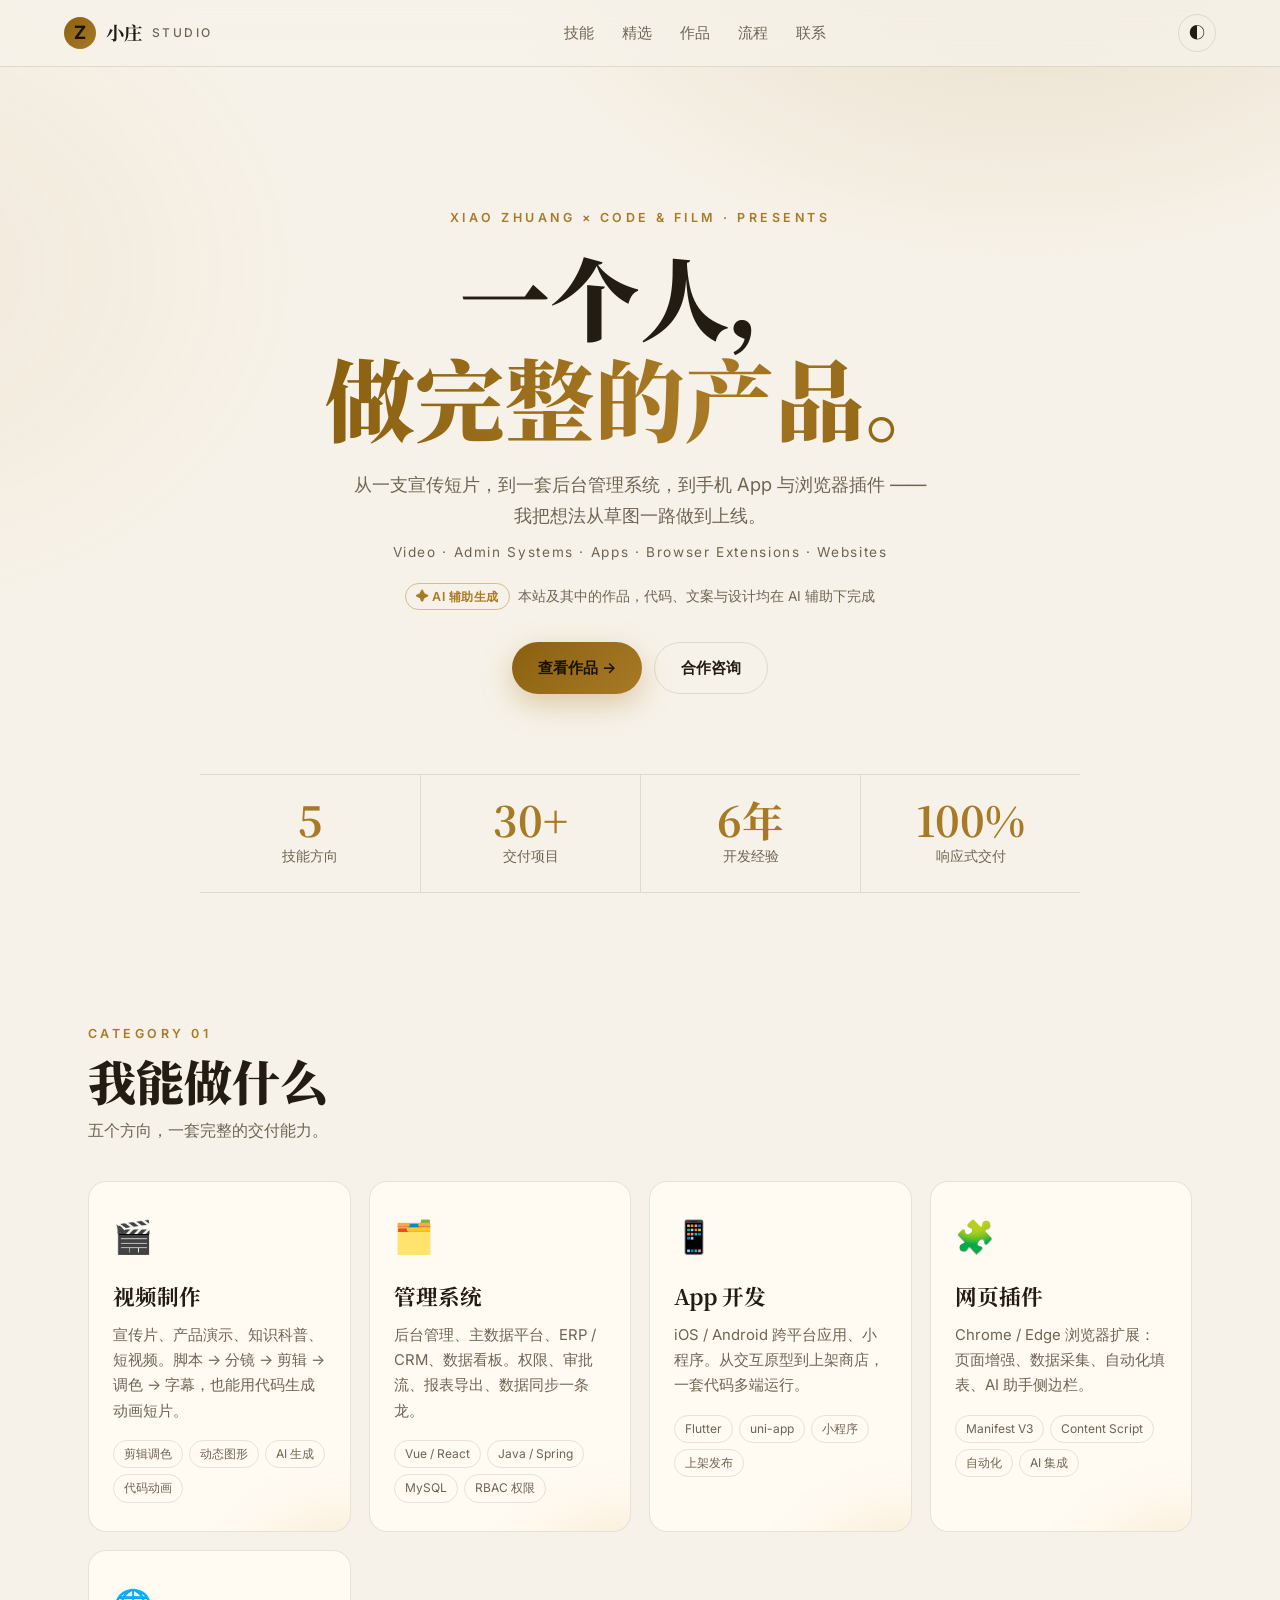
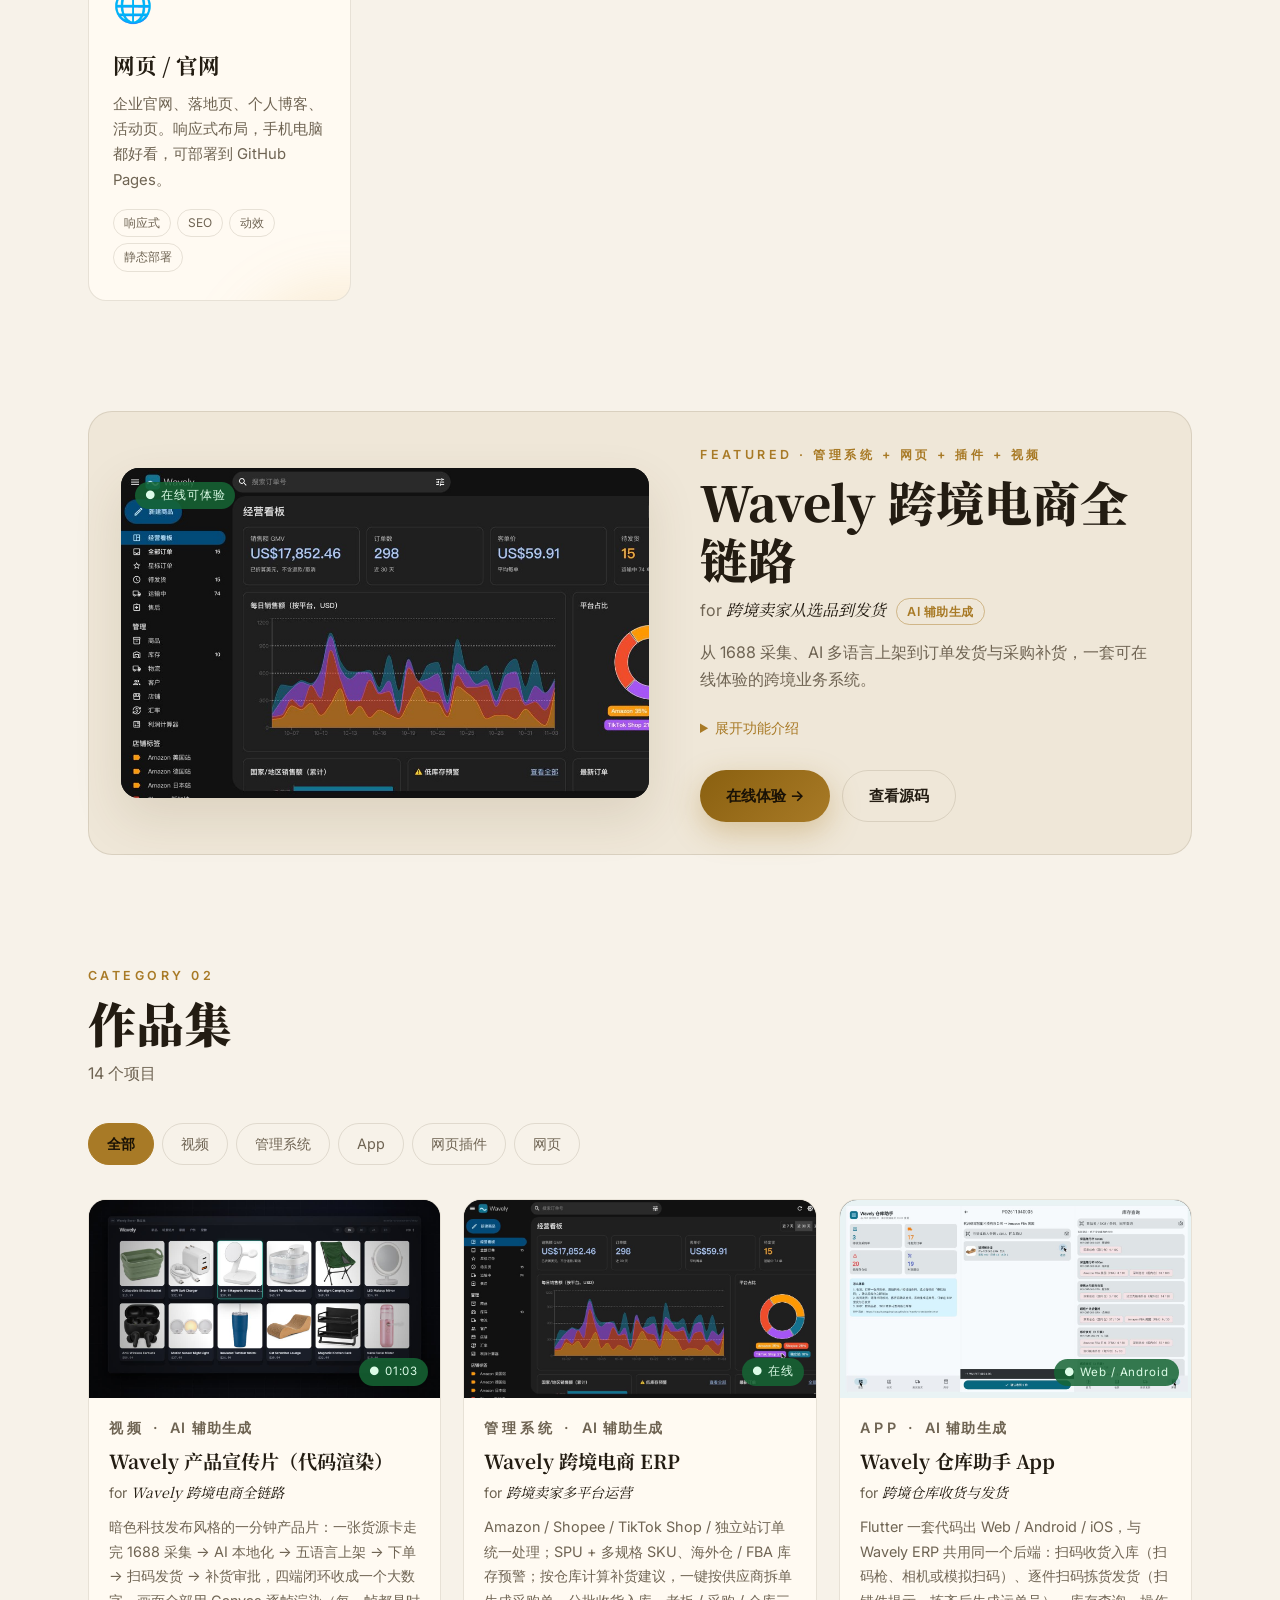
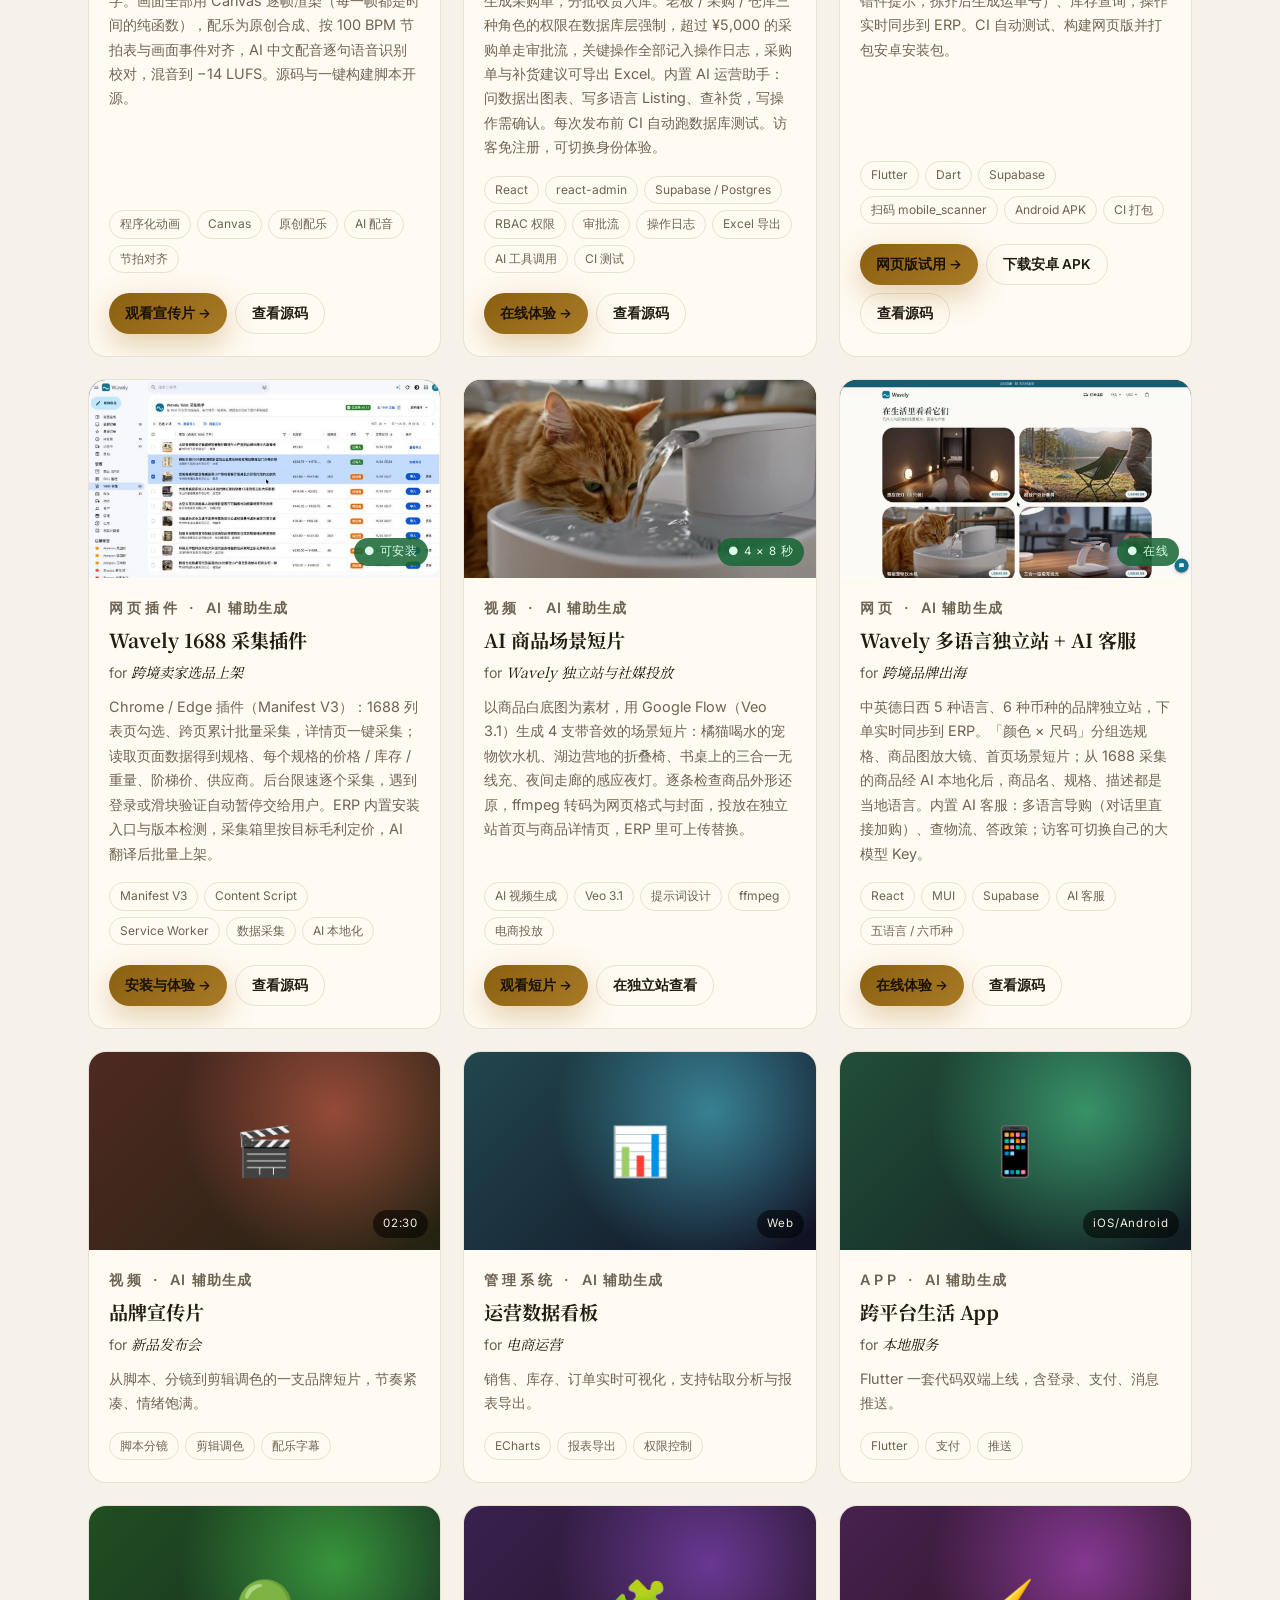
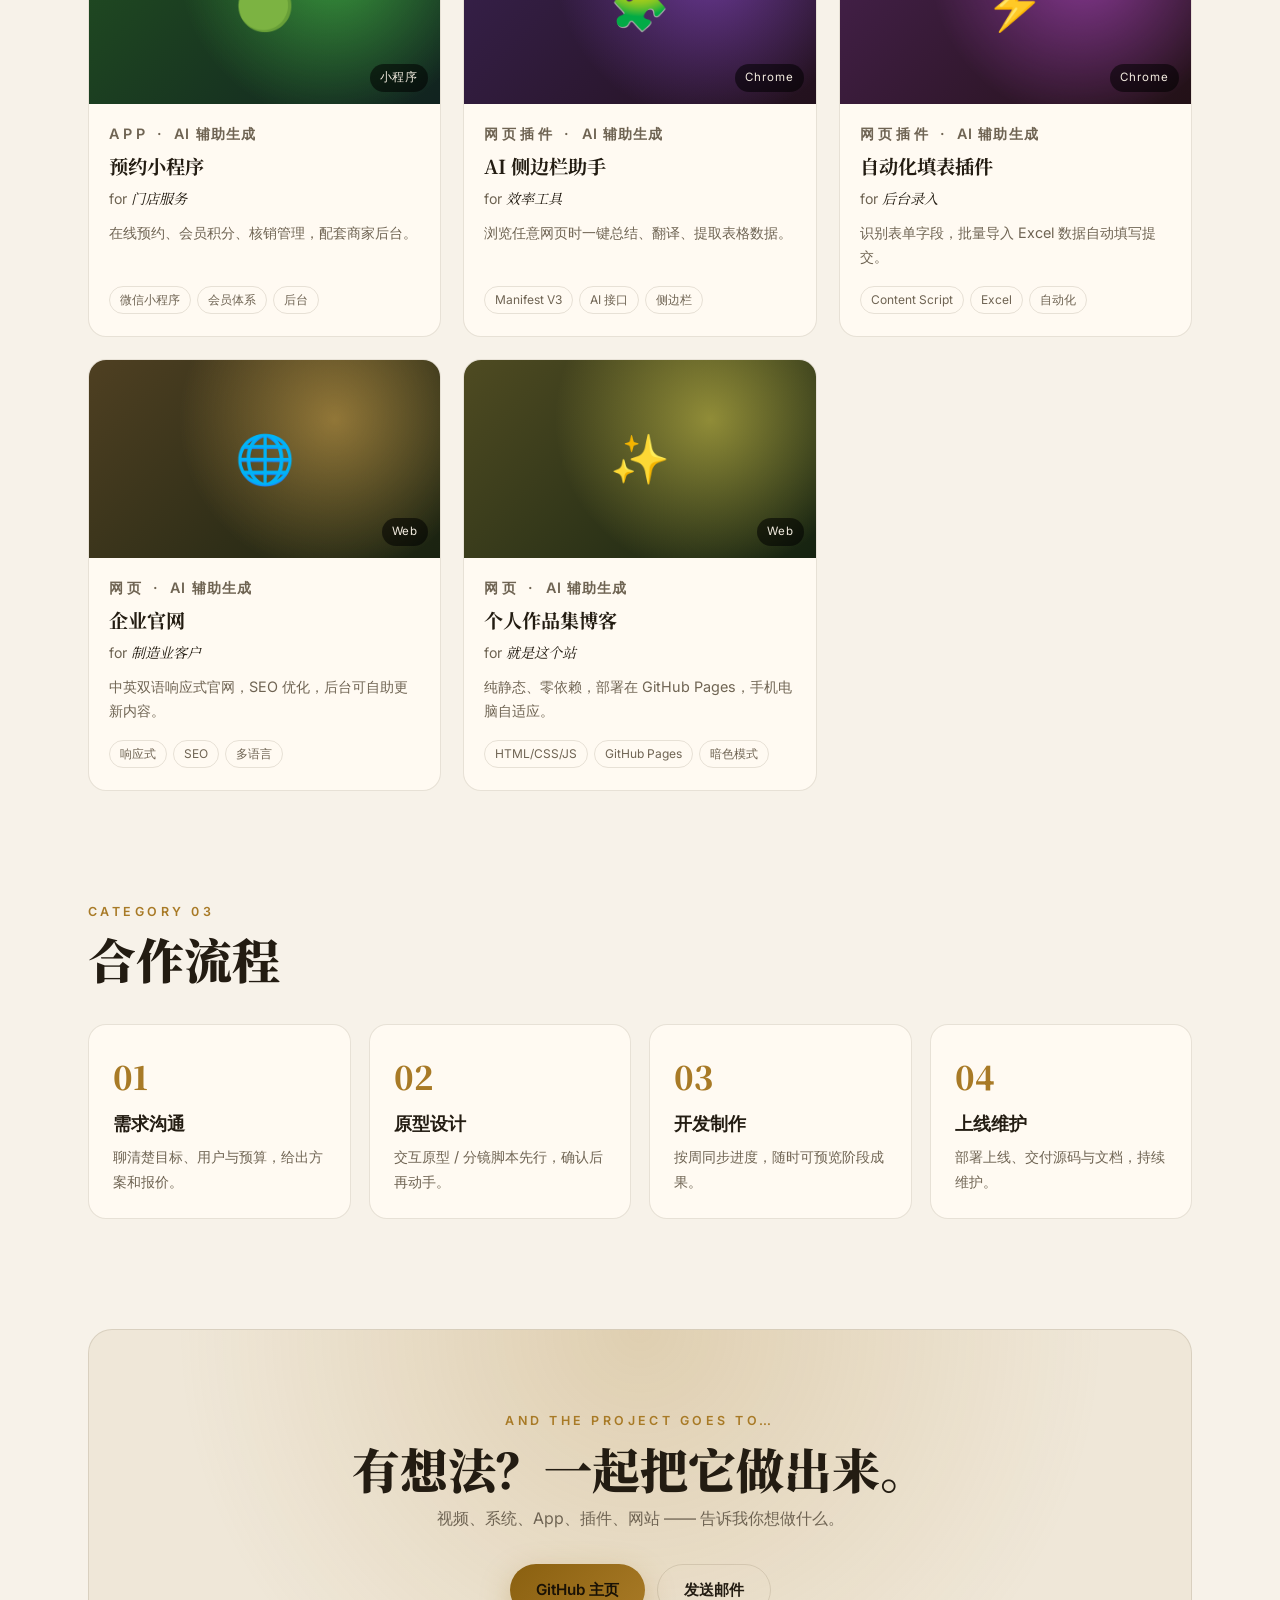
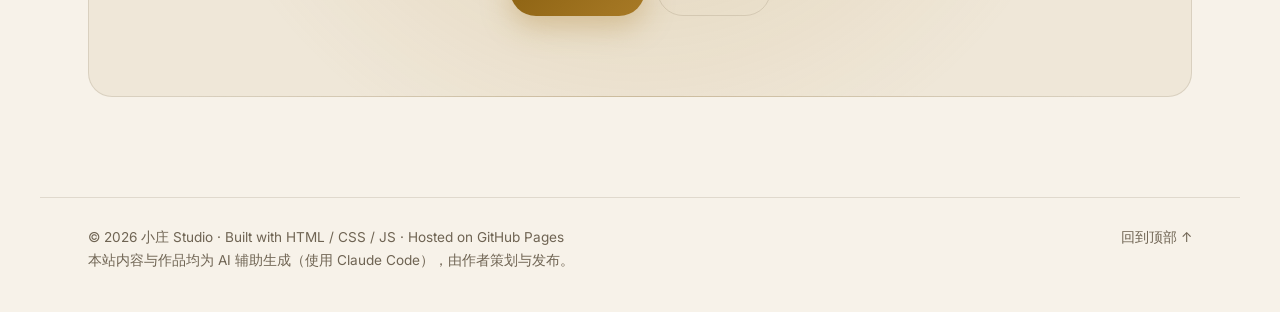
==== index.html @ 8f7b95c2 "fix(portfolio): collapse featured project details by default" ====
<!doctype html>
<html lang="zh-CN">
<head>
  <meta charset="utf-8" />
  <meta name="viewport" content="width=device-width, initial-scale=1" />
  <title>小庄 · 作品与技能</title>
  <meta name="description" content="视频制作 / 管理系统 / App / 浏览器插件 / 网页开发 —— 个人作品集与技能介绍" />
    <meta property="og:type" content="website" />
    <meta property="og:title" content="小庄 Studio · 作品与技能" />
    <meta property="og:description" content="视频 / 管理系统 / App / 网页插件 / 网页。在线作品：Wavely 跨境电商全链路——ERP、多语言独立站、仓库 App、1688 采集插件、AI 场景短片。AI 辅助生成。" />
    <meta property="og:url" content="https://xiaozhuangping-cpu.github.io/" />
    <meta property="og:image" content="https://xiaozhuangping-cpu.github.io/assets/works/wavely-erp-dashboard.jpg" />
    <meta property="og:locale" content="zh_CN" />
    <meta name="twitter:card" content="summary_large_image" />
    <meta name="twitter:title" content="小庄 Studio · 作品与技能" />
    <meta name="twitter:description" content="视频 / 管理系统 / App / 网页插件 / 网页。在线作品：Wavely 跨境电商全链路——ERP、多语言独立站、仓库 App、1688 采集插件、AI 场景短片。AI 辅助生成。" />
    <meta name="twitter:image" content="https://xiaozhuangping-cpu.github.io/assets/works/wavely-erp-dashboard.jpg" />
  <link rel="preconnect" href="https://fonts.googleapis.com" />
  <link rel="preconnect" href="https://fonts.gstatic.com" crossorigin />
  <link href="https://fonts.googleapis.com/css2?family=Noto+Serif+SC:wght@500;700;900&family=Inter:wght@400;500;600;700&display=swap" rel="stylesheet" />
  <link rel="stylesheet" href="style.css" />
  <script>
    try { const t = localStorage.getItem('theme'); if (t) document.documentElement.dataset.theme = t; } catch (e) {}
  </script>
</head>
<body>
  <header class="nav" id="top">
    <a class="brand" href="#top"><span class="brand-mark">Z</span>小庄<span class="brand-sub">Studio</span></a>
    <nav class="nav-links" id="navLinks">
      <a href="#skills">技能</a>
      <a href="#featured">精选</a>
      <a href="#works">作品</a>
      <a href="#process">流程</a>
      <a href="#contact">联系</a>
    </nav>
    <div class="nav-actions">
      <button class="icon-btn" id="themeBtn" aria-label="切换主题">◐</button>
      <button class="icon-btn menu-btn" id="menuBtn" aria-label="菜单" aria-expanded="false">☰</button>
    </div>
  </header>

  <main>
    <!-- Hero -->
    <section class="hero">
      <p class="eyebrow reveal">Xiao Zhuang × Code &amp; Film · presents</p>
      <h1 class="hero-title reveal">一个人，<br /><em>做完整的产品。</em></h1>
      <p class="hero-sub reveal">从一支宣传短片，到一套后台管理系统，到手机 App 与浏览器插件 ——<br class="hide-sm" />我把想法从草图一路做到上线。</p>
      <p class="hero-en reveal">Video · Admin Systems · Apps · Browser Extensions · Websites</p>
      <p class="ai-note reveal"><span>✦ AI 辅助生成</span>本站及其中的作品，代码、文案与设计均在 AI 辅助下完成</p>
      <div class="hero-cta reveal">
        <a class="btn btn-primary" href="#works">查看作品 →</a>
        <a class="btn btn-ghost" href="#contact">合作咨询</a>
      </div>

      <ul class="stats reveal">
        <li><strong data-count="5">0</strong><span>技能方向</span></li>
        <li><strong data-count="30" data-suffix="+">0</strong><span>交付项目</span></li>
        <li><strong data-count="6" data-suffix="年">0</strong><span>开发经验</span></li>
        <li><strong data-count="100" data-suffix="%">0</strong><span>响应式交付</span></li>
      </ul>
    </section>

    <!-- Skills -->
    <section class="section" id="skills">
      <div class="section-head reveal">
        <p class="eyebrow">Category 01</p>
        <h2>我能做什么</h2>
        <p class="section-desc">五个方向，一套完整的交付能力。</p>
      </div>

      <div class="skill-grid">
        <article class="skill-card reveal" data-hue="10">
          <div class="skill-icon">🎬</div>
          <h3>视频制作</h3>
          <p>宣传片、产品演示、知识科普、短视频。脚本 → 分镜 → 剪辑 → 调色 → 字幕，也能用代码生成动画短片。</p>
          <ul class="tags"><li>剪辑调色</li><li>动态图形</li><li>AI 生成</li><li>代码动画</li></ul>
        </article>
        <article class="skill-card reveal" data-hue="210">
          <div class="skill-icon">🗂️</div>
          <h3>管理系统</h3>
          <p>后台管理、主数据平台、ERP / CRM、数据看板。权限、审批流、报表导出、数据同步一条龙。</p>
          <ul class="tags"><li>Vue / React</li><li>Java / Spring</li><li>MySQL</li><li>RBAC 权限</li></ul>
        </article>
        <article class="skill-card reveal" data-hue="150">
          <div class="skill-icon">📱</div>
          <h3>App 开发</h3>
          <p>iOS / Android 跨平台应用、小程序。从交互原型到上架商店，一套代码多端运行。</p>
          <ul class="tags"><li>Flutter</li><li>uni-app</li><li>小程序</li><li>上架发布</li></ul>
        </article>
        <article class="skill-card reveal" data-hue="270">
          <div class="skill-icon">🧩</div>
          <h3>网页插件</h3>
          <p>Chrome / Edge 浏览器扩展：页面增强、数据采集、自动化填表、AI 助手侧边栏。</p>
          <ul class="tags"><li>Manifest V3</li><li>Content Script</li><li>自动化</li><li>AI 集成</li></ul>
        </article>
        <article class="skill-card reveal" data-hue="40">
          <div class="skill-icon">🌐</div>
          <h3>网页 / 官网</h3>
          <p>企业官网、落地页、个人博客、活动页。响应式布局，手机电脑都好看，可部署到 GitHub Pages。</p>
          <ul class="tags"><li>响应式</li><li>SEO</li><li>动效</li><li>静态部署</li></ul>
        </article>
      </div>
    </section>

    <!-- Featured -->
    <section class="section" id="featured">
      <div class="featured reveal">
        <a class="featured-media shot" href="https://xiaozhuangping-cpu.github.io/wavely-crossborder/" target="_blank" rel="noopener">
          <span class="badge live">● 在线可体验</span>
          <img src="assets/works/wavely-erp-dashboard.jpg" alt="Wavely 跨境 ERP 经营看板截图" loading="lazy" width="1200" height="631" />
        </a>
        <div class="featured-text">
          <p class="eyebrow">Featured · 管理系统 + 网页 + 插件 + 视频</p>
          <h2>Wavely 跨境电商全链路</h2>
          <p class="credit">for <em>跨境卖家从选品到发货</em> <span class="ai-chip">AI 辅助生成</span></p>
          <p>从 1688 采集、AI 多语言上架到订单发货与采购补货，一套可在线体验的跨境业务系统。</p>
          <details class="featured-details">
            <summary><span class="when-closed">展开功能介绍</span><span class="when-open">收起功能介绍</span></summary>
          <ul class="bullets">
            <li>1688 采集插件：列表页批量勾选、规格 / 阶梯价 / 重量一次采齐，遇验证自动暂停</li>
            <li>ERP：多平台订单、SPU / SKU、按仓库补货、采购单分批收货入库</li>
            <li>老板 / 采购 / 仓库三种角色，权限在数据库层强制；大额采购审批流、操作日志、Excel 导出</li>
            <li>AI：运营助手调用工具查数据、写 Listing；商品名、规格、描述一键本地化；访客可换自己的模型</li>
            <li>Flutter 仓库助手 App：扫码收货入库、拣货发货，网页版 + 安卓安装包</li>
            <li>Veo 3.1 生成的商品场景短片，投放在独立站首页与商品页</li>
            <li>Supabase 真后端（RLS、数据库函数、定时任务）+ 发布前自动跑数据库测试</li>
          </ul>
          </details>
          <div class="hero-cta featured-cta">
            <a class="btn btn-primary" href="https://xiaozhuangping-cpu.github.io/wavely-crossborder/" target="_blank" rel="noopener">在线体验 →</a>
            <a class="btn btn-ghost" href="https://github.com/xiaozhuangping-cpu/wavely-crossborder" target="_blank" rel="noopener">查看源码</a>
          </div>
        </div>
      </div>
    </section>

    <!-- Works -->
    <section class="section" id="works">
      <div class="section-head reveal">
        <p class="eyebrow">Category 02</p>
        <h2>作品集</h2>
        <p class="section-desc"><span id="workCount">0</span> 个项目</p>
      </div>

      <div class="filters reveal" role="tablist">
        <button class="chip active" data-filter="all">全部</button>
        <button class="chip" data-filter="video">视频</button>
        <button class="chip" data-filter="admin">管理系统</button>
        <button class="chip" data-filter="app">App</button>
        <button class="chip" data-filter="ext">网页插件</button>
        <button class="chip" data-filter="web">网页</button>
      </div>

      <div class="work-grid" id="workGrid"></div>
    </section>

    <!-- Process -->
    <section class="section" id="process">
      <div class="section-head reveal">
        <p class="eyebrow">Category 03</p>
        <h2>合作流程</h2>
      </div>
      <ol class="steps">
        <li class="reveal"><span>01</span><h4>需求沟通</h4><p>聊清楚目标、用户与预算，给出方案和报价。</p></li>
        <li class="reveal"><span>02</span><h4>原型设计</h4><p>交互原型 / 分镜脚本先行，确认后再动手。</p></li>
        <li class="reveal"><span>03</span><h4>开发制作</h4><p>按周同步进度，随时可预览阶段成果。</p></li>
        <li class="reveal"><span>04</span><h4>上线维护</h4><p>部署上线、交付源码与文档，持续维护。</p></li>
      </ol>
    </section>

    <!-- Contact -->
    <section class="section" id="contact">
      <div class="contact reveal">
        <p class="eyebrow">And the project goes to…</p>
        <h2>有想法？一起把它做出来。</h2>
        <p>视频、系统、App、插件、网站 —— 告诉我你想做什么。</p>
        <div class="hero-cta">
          <a class="btn btn-primary" href="https://github.com/xiaozhuangping-cpu" target="_blank" rel="noopener">GitHub 主页</a>
          <a class="btn btn-ghost" href="mailto:xiaozhuangping-cpu@users.noreply.github.com">发送邮件</a>
        </div>
      </div>
    </section>
  </main>

  <footer class="footer">
    <p>© <span id="year"></span> 小庄 Studio · Built with HTML / CSS / JS · Hosted on GitHub Pages<br />本站内容与作品均为 AI 辅助生成（使用 Claude Code），由作者策划与发布。</p>
    <a href="#top">回到顶部 ↑</a>
  </footer>

  <!-- Modal -->
  <div class="modal" id="modal" hidden>
    <div class="modal-card" role="dialog" aria-modal="true" aria-labelledby="modalTitle">
      <button class="modal-close" id="modalClose" aria-label="关闭">关闭 ✕</button>
      <div class="modal-media" id="modalMedia"></div>
      <p class="eyebrow" id="modalCat"></p>
      <h3 id="modalTitle"></h3>
      <p id="modalDesc"></p>
      <ul class="tags" id="modalTags"></ul>
      <div class="card-links" id="modalLinks"></div>
    </div>
  </div>

  <script src="main.js"></script>
</body>
</html>
---- style.css ----
:root {
  --bg: #0d0b09;
  --bg-2: #16130f;
  --card: #1c1814;
  --line: rgba(255, 236, 200, 0.12);
  --text: #f3ece0;
  --muted: #a89d8c;
  --gold: #d9b26a;
  --gold-2: #f0d595;
  --shadow: 0 20px 60px rgba(0, 0, 0, 0.45);
  --radius: 18px;
  --serif: "Noto Serif SC", "Songti SC", serif;
  --sans: "Inter", -apple-system, "PingFang SC", "Microsoft YaHei", sans-serif;
}
:root[data-theme="light"] {
  --bg: #f7f2e9;
  --bg-2: #efe7d8;
  --card: #fffaf2;
  --line: rgba(60, 40, 10, 0.12);
  --text: #231c12;
  --muted: #6f6453;
  --gold: #a87a26;
  --gold-2: #8a6010;
  --shadow: 0 20px 50px rgba(80, 60, 20, 0.12);
}
@media (prefers-color-scheme: light) {
  :root:not([data-theme="dark"]) {
    --bg: #f7f2e9; --bg-2: #efe7d8; --card: #fffaf2;
    --line: rgba(60, 40, 10, 0.12); --text: #231c12; --muted: #6f6453;
    --gold: #a87a26; --gold-2: #8a6010; --shadow: 0 20px 50px rgba(80, 60, 20, 0.12);
  }
}

* { box-sizing: border-box; margin: 0; padding: 0; }
html { scroll-behavior: smooth; }
body {
  background: var(--bg);
  color: var(--text);
  font-family: var(--sans);
  line-height: 1.7;
  overflow-x: hidden;
  -webkit-font-smoothing: antialiased;
}
body::before {
  content: "";
  position: fixed; inset: 0; z-index: -1; pointer-events: none;
  background:
    radial-gradient(60vw 40vw at 80% -10%, color-mix(in srgb, var(--gold) 18%, transparent), transparent 70%),
    radial-gradient(50vw 40vw at -10% 30%, color-mix(in srgb, var(--gold) 8%, transparent), transparent 70%);
}
a { color: inherit; text-decoration: none; }
button { font: inherit; color: inherit; cursor: pointer; border: 0; background: none; }
img { max-width: 100%; display: block; }

/* Nav */
.nav {
  position: sticky; top: 0; z-index: 50;
  display: flex; align-items: center; justify-content: space-between; gap: 16px;
  padding: 14px clamp(16px, 5vw, 64px);
  background: color-mix(in srgb, var(--bg) 78%, transparent);
  backdrop-filter: blur(14px);
  border-bottom: 1px solid var(--line);
}
.brand { display: flex; align-items: center; gap: 10px; font-family: var(--serif); font-weight: 700; font-size: 1.15rem; }
.brand-mark {
  display: grid; place-items: center; width: 32px; height: 32px; border-radius: 50%;
  background: linear-gradient(135deg, var(--gold-2), var(--gold)); color: #1a1206; font-family: var(--sans);
}
.brand-sub { font-family: var(--sans); font-weight: 500; font-size: .75rem; letter-spacing: .2em; text-transform: uppercase; color: var(--muted); }
.nav-links { display: flex; gap: 28px; font-size: .95rem; color: var(--muted); }
.nav-links a:hover { color: var(--gold); }
.nav-actions { display: flex; gap: 8px; }
.icon-btn {
  width: 38px; height: 38px; border-radius: 50%; border: 1px solid var(--line);
  display: grid; place-items: center; font-size: 1rem; transition: border-color .2s, color .2s;
}
.icon-btn:hover { border-color: var(--gold); color: var(--gold); }
.menu-btn { display: none; }

/* Layout */
main { max-width: 1200px; margin: 0 auto; padding: 0 clamp(16px, 5vw, 48px); }
.section { padding: clamp(56px, 9vw, 110px) 0 0; }
.eyebrow { font-size: .78rem; letter-spacing: .28em; text-transform: uppercase; color: var(--gold); font-weight: 600; }
.section-head { margin-bottom: 36px; }
.section-head h2, .featured h2, .contact h2 {
  font-family: var(--serif); font-weight: 900; font-size: clamp(1.9rem, 4.5vw, 3rem); line-height: 1.2; margin: 8px 0;
}
.section-desc { color: var(--muted); }

/* Hero */
.hero { padding: clamp(60px, 12vw, 140px) 0 20px; text-align: center; }
.hero-title {
  font-family: var(--serif); font-weight: 900; font-size: clamp(2.5rem, 8vw, 5.6rem); line-height: 1.12; margin: 18px 0 22px;
}
.hero-title em {
  font-style: normal;
  background: linear-gradient(100deg, var(--gold-2), var(--gold) 60%, var(--gold-2));
  -webkit-background-clip: text; background-clip: text; color: transparent;
}
.hero-sub { color: var(--muted); font-size: clamp(1rem, 2vw, 1.15rem); max-width: 680px; margin: 0 auto; }
.hero-en { margin-top: 10px; font-size: .85rem; letter-spacing: .12em; color: var(--muted); opacity: .75; }
.hero-cta { display: flex; flex-wrap: wrap; justify-content: center; gap: 12px; margin-top: 32px; }
.btn {
  display: inline-flex; align-items: center; justify-content: center;
  padding: 12px 26px; border-radius: 999px; font-weight: 600; font-size: .95rem; transition: transform .2s, box-shadow .2s, border-color .2s;
}
.btn:hover { transform: translateY(-2px); }
.btn-primary { background: linear-gradient(135deg, var(--gold-2), var(--gold)); color: #1a1206; box-shadow: 0 10px 30px color-mix(in srgb, var(--gold) 35%, transparent); }
.btn-ghost { border: 1px solid var(--line); }
.btn-ghost:hover { border-color: var(--gold); }

.stats {
  list-style: none; display: grid; grid-template-columns: repeat(4, 1fr);
  margin: clamp(48px, 8vw, 80px) auto 0; max-width: 880px;
  border-top: 1px solid var(--line); border-bottom: 1px solid var(--line);
}
.stats li { padding: 22px 8px; }
.stats li + li { border-left: 1px solid var(--line); }
.stats strong { display: block; font-family: var(--serif); font-size: clamp(1.8rem, 4vw, 2.6rem); color: var(--gold); line-height: 1.1; }
.stats span { font-size: .85rem; color: var(--muted); }

/* Skill cards */
.skill-grid { display: grid; grid-template-columns: repeat(auto-fill, minmax(260px, 1fr)); gap: 18px; }
.skill-card {
  --h: 40;
  position: relative; overflow: hidden;
  padding: 28px 24px; border-radius: var(--radius);
  background: var(--card); border: 1px solid var(--line);
  transition: transform .3s, border-color .3s, box-shadow .3s;
}
.skill-card::after {
  content: ""; position: absolute; inset: auto -40% -60% auto; width: 220px; height: 220px; border-radius: 50%;
  background: hsl(var(--h) 70% 55% / .18); filter: blur(30px); transition: transform .4s;
}
.skill-card:hover { transform: translateY(-6px); border-color: color-mix(in srgb, var(--gold) 50%, transparent); box-shadow: var(--shadow); }
.skill-card:hover::after { transform: scale(1.4); }
.skill-icon { font-size: 2rem; margin-bottom: 14px; }
.skill-card h3 { font-family: var(--serif); font-size: 1.35rem; margin-bottom: 8px; }
.skill-card p { color: var(--muted); font-size: .93rem; }
.tags { list-style: none; display: flex; flex-wrap: wrap; gap: 6px; margin-top: 16px; }
.tags li { font-size: .75rem; padding: 3px 10px; border-radius: 999px; border: 1px solid var(--line); color: var(--muted); }

/* Featured */
.featured {
  display: grid; grid-template-columns: 1.15fr 1fr; gap: clamp(24px, 4vw, 56px); align-items: center;
  padding: clamp(20px, 3vw, 32px); border-radius: calc(var(--radius) + 6px);
  background: var(--bg-2); border: 1px solid var(--line);
}
.featured-media {
  --h: 210; position: relative; aspect-ratio: 16 / 10; border-radius: var(--radius); overflow: hidden;
  background: linear-gradient(135deg, hsl(var(--h) 45% 22%), hsl(calc(var(--h) + 40) 40% 12%));
  display: grid; place-items: center; padding: 8%;
}
.badge {
  position: absolute; top: 14px; left: 14px; z-index: 2;
  font-size: .72rem; padding: 4px 10px; border-radius: 999px; background: rgba(0,0,0,.55); color: #f3ece0; letter-spacing: .08em;
}
.mock-window { width: 100%; height: 100%; border-radius: 10px; background: rgba(255,255,255,.07); border: 1px solid rgba(255,255,255,.12); overflow: hidden; display: flex; flex-direction: column; }
.mock-bar { display: flex; gap: 6px; padding: 8px 10px; background: rgba(255,255,255,.06); }
.mock-bar i { width: 9px; height: 9px; border-radius: 50%; background: rgba(255,255,255,.3); }
.mock-body { flex: 1; display: flex; }
.mock-side { width: 22%; background: rgba(255,255,255,.04); border-right: 1px solid rgba(255,255,255,.08); }
.mock-main { flex: 1; padding: 6%; display: flex; flex-direction: column; gap: 8%; }
.mock-row { display: grid; grid-template-columns: repeat(3, 1fr); gap: 8%; height: 22%; }
.mock-row b { border-radius: 6px; background: rgba(255,255,255,.1); }
.mock-chart { flex: 1; display: flex; align-items: flex-end; gap: 6%; }
.mock-chart span { flex: 1; height: var(--h); border-radius: 4px 4px 0 0; background: linear-gradient(to top, #d9b26a, #f0d595); opacity: .85; animation: grow 1.6s ease both; }
@keyframes grow { from { height: 0; } }
.credit { color: var(--muted); margin-bottom: 14px; }
.credit em { font-family: var(--serif); color: var(--text); }
.featured-text > p:not(.eyebrow):not(.credit) { color: var(--muted); }
.featured-details { margin-top: 16px; }
.featured-details summary { width: fit-content; padding: 6px 0; color: var(--gold); cursor: pointer; font-size: .9rem; }
.featured-details summary:focus-visible { outline: 2px solid var(--gold); outline-offset: 4px; border-radius: 4px; }
.featured-details .when-open, .featured-details[open] .when-closed { display: none; }
.featured-details[open] .when-open { display: inline; }
.bullets { list-style: none; margin-top: 18px; display: grid; gap: 8px; }
.bullets li::before { content: "✦"; color: var(--gold); margin-right: 10px; }

/* AI disclosure */
.ai-note { margin: 18px auto 0; font-size: .85rem; color: var(--muted); display: flex; flex-wrap: wrap; justify-content: center; align-items: center; gap: 8px; }
.ai-note span, .ai-chip { display: inline-block; padding: 2px 10px; border-radius: 999px; border: 1px solid color-mix(in srgb, var(--gold) 45%, transparent); color: var(--gold); font-size: .78rem; font-weight: 600; letter-spacing: .04em; font-style: normal; }
.ai-chip { margin-left: 6px; vertical-align: middle; }
.ai-tag { color: var(--muted); letter-spacing: .08em; }

/* Real screenshots */
.featured-media.shot { padding: 0; display: block; background: #111; box-shadow: var(--shadow); transition: transform .3s; }
.featured-media.shot:hover { transform: translateY(-4px); }
.featured-media.shot img { width: 100%; height: 100%; object-fit: cover; object-position: left top; }
.featured-cta { justify-content: flex-start; margin-top: 24px; }
.badge.live { background: rgba(22, 101, 52, .85); color: #dcfce7; }
.thumb.has-img { background: #111; overflow: hidden; }
.thumb.has-img img { width: 100%; height: 100%; object-fit: cover; object-position: left top; transition: transform .5s; }
.work-card:hover .thumb.has-img img { transform: scale(1.04); }
.btn-sm { padding: 8px 16px; font-size: .85rem; }
.card-links { display: flex; flex-wrap: wrap; gap: 8px; margin-top: 16px; }
.gallery { display: grid; gap: 10px; }
.gallery img { width: 100%; border-radius: 12px; border: 1px solid var(--line); }
.gallery video { width: 100%; aspect-ratio: 16 / 9; border-radius: 12px; background: #000; display: block; }

/* Filters & works */
.filters { display: flex; gap: 8px; overflow-x: auto; padding-bottom: 6px; margin-bottom: 28px; scrollbar-width: none; }
.filters::-webkit-scrollbar { display: none; }
.chip {
  flex: none; padding: 8px 18px; border-radius: 999px; border: 1px solid var(--line); color: var(--muted); font-size: .9rem; transition: all .2s;
}
.chip:hover { border-color: var(--gold); color: var(--text); }
.chip.active { background: var(--gold); border-color: var(--gold); color: #1a1206; font-weight: 600; }

.work-grid { display: grid; grid-template-columns: repeat(auto-fill, minmax(300px, 1fr)); gap: 22px; }
.work-card {
  border-radius: var(--radius); overflow: hidden; background: var(--card); border: 1px solid var(--line);
  cursor: pointer; transition: transform .3s, box-shadow .3s, opacity .3s; text-align: left; display: flex; flex-direction: column;
}
.work-card:hover { transform: translateY(-6px); box-shadow: var(--shadow); }
.work-card:focus-visible { outline: 2px solid var(--gold); outline-offset: 3px; }
.thumb {
  --h: 30; position: relative; aspect-ratio: 16 / 9;
  background:
    radial-gradient(circle at 70% 30%, hsl(var(--h) 70% 60% / .55), transparent 55%),
    linear-gradient(135deg, hsl(var(--h) 40% 22%), hsl(calc(var(--h) + 50) 35% 10%));
  display: grid; place-items: center; font-size: 3rem;
}
.thumb .badge { top: auto; bottom: 12px; left: auto; right: 12px; }
.work-body { padding: 18px 20px 22px; display: flex; flex-direction: column; gap: 4px; flex: 1; }
.work-body h3 { font-family: var(--serif); font-size: 1.2rem; }
.work-body .credit { margin: 0 0 6px; font-size: .88rem; }
.work-body p { color: var(--muted); font-size: .9rem; }
.work-body .tags { margin-top: auto; padding-top: 12px; }
.work-card.hide { display: none; }

/* Steps */
.steps { list-style: none; display: grid; grid-template-columns: repeat(4, 1fr); gap: 18px; counter-reset: s; }
.steps li { padding: 24px; border-radius: var(--radius); border: 1px solid var(--line); background: var(--card); }
.steps span { font-family: var(--serif); font-size: 2rem; color: var(--gold); font-weight: 900; }
.steps h4 { font-size: 1.1rem; margin: 6px 0; }
.steps p { color: var(--muted); font-size: .9rem; }

/* Contact */
.contact {
  text-align: center; padding: clamp(40px, 7vw, 80px) 20px; border-radius: calc(var(--radius) + 6px);
  background: radial-gradient(circle at 50% 0%, color-mix(in srgb, var(--gold) 22%, transparent), transparent 70%), var(--bg-2);
  border: 1px solid var(--line);
}
.contact > p:not(.eyebrow) { color: var(--muted); }

.footer {
  max-width: 1200px; margin: clamp(56px, 9vw, 100px) auto 0; padding: 28px clamp(16px, 5vw, 48px) 40px;
  border-top: 1px solid var(--line); display: flex; flex-wrap: wrap; justify-content: space-between; gap: 12px; color: var(--muted); font-size: .85rem;
}
.footer a:hover { color: var(--gold); }

/* Modal */
.modal { position: fixed; inset: 0; z-index: 100; display: grid; place-items: center; padding: 16px; background: rgba(0,0,0,.65); backdrop-filter: blur(6px); }
.modal[hidden] { display: none; }
.modal-card {
  position: relative; width: min(640px, 100%); max-height: 90vh; overflow-y: auto;
  padding: 24px; border-radius: calc(var(--radius) + 4px); background: var(--card); border: 1px solid var(--line); box-shadow: var(--shadow);
  animation: pop .3s ease;
}
@keyframes pop { from { opacity: 0; transform: translateY(16px) scale(.98); } }
.modal-close { position: absolute; top: 14px; right: 14px; z-index: 3; font-size: .8rem; padding: 6px 12px; border-radius: 999px; background: rgba(0,0,0,.55); color: #f3ece0; }
.modal-media { border-radius: var(--radius); overflow: hidden; margin-bottom: 18px; }
.modal-card h3 { font-family: var(--serif); font-size: 1.6rem; margin: 4px 0 10px; }
.modal-card p:not(.eyebrow) { color: var(--muted); }

/* Reveal */
.reveal { opacity: 0; transform: translateY(24px); transition: opacity .7s ease, transform .7s ease; }
.reveal.in { opacity: 1; transform: none; }
@media (prefers-reduced-motion: reduce) {
  .reveal { opacity: 1; transform: none; transition: none; }
  html { scroll-behavior: auto; }
}

/* Responsive */
@media (max-width: 960px) {
  .featured { grid-template-columns: 1fr; }
  .steps { grid-template-columns: repeat(2, 1fr); }
}
@media (max-width: 720px) {
  .menu-btn { display: grid; }
  .nav-links {
    position: absolute; top: 100%; left: 0; right: 0; flex-direction: column; gap: 0;
    background: var(--bg); border-bottom: 1px solid var(--line);
    max-height: 0; overflow: hidden; transition: max-height .3s ease;
  }
  .nav-links.open { max-height: 320px; }
  .nav-links a { padding: 14px 16px; border-top: 1px solid var(--line); }
  .stats { grid-template-columns: repeat(2, 1fr); }
  .stats li:nth-child(3) { border-left: 0; }
  .stats li:nth-child(n+3) { border-top: 1px solid var(--line); }
  .hide-sm { display: none; }
  .work-grid { grid-template-columns: 1fr; }
  .brand-sub { display: none; }
}
@media (max-width: 480px) {
  .steps { grid-template-columns: 1fr; }
  .hero-cta .btn { flex: 1 1 100%; }
  .footer { flex-direction: column; }
}
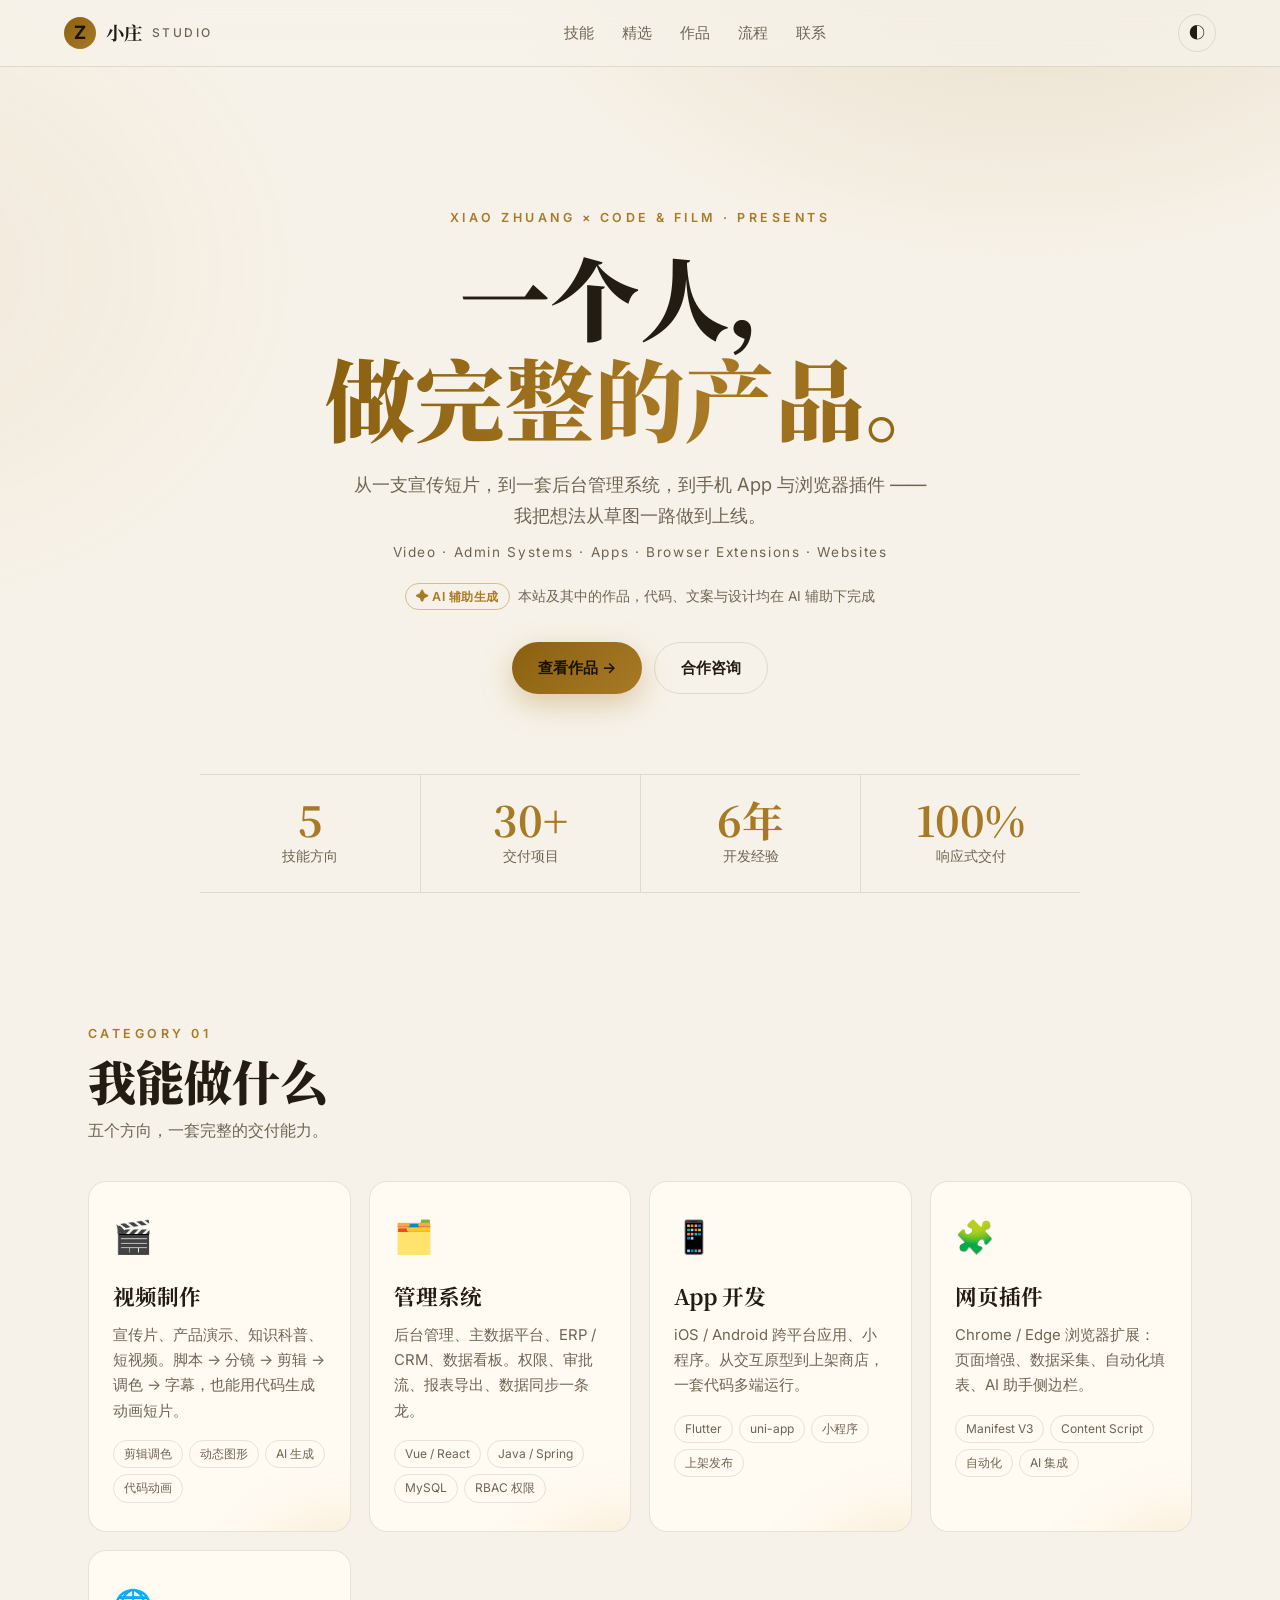
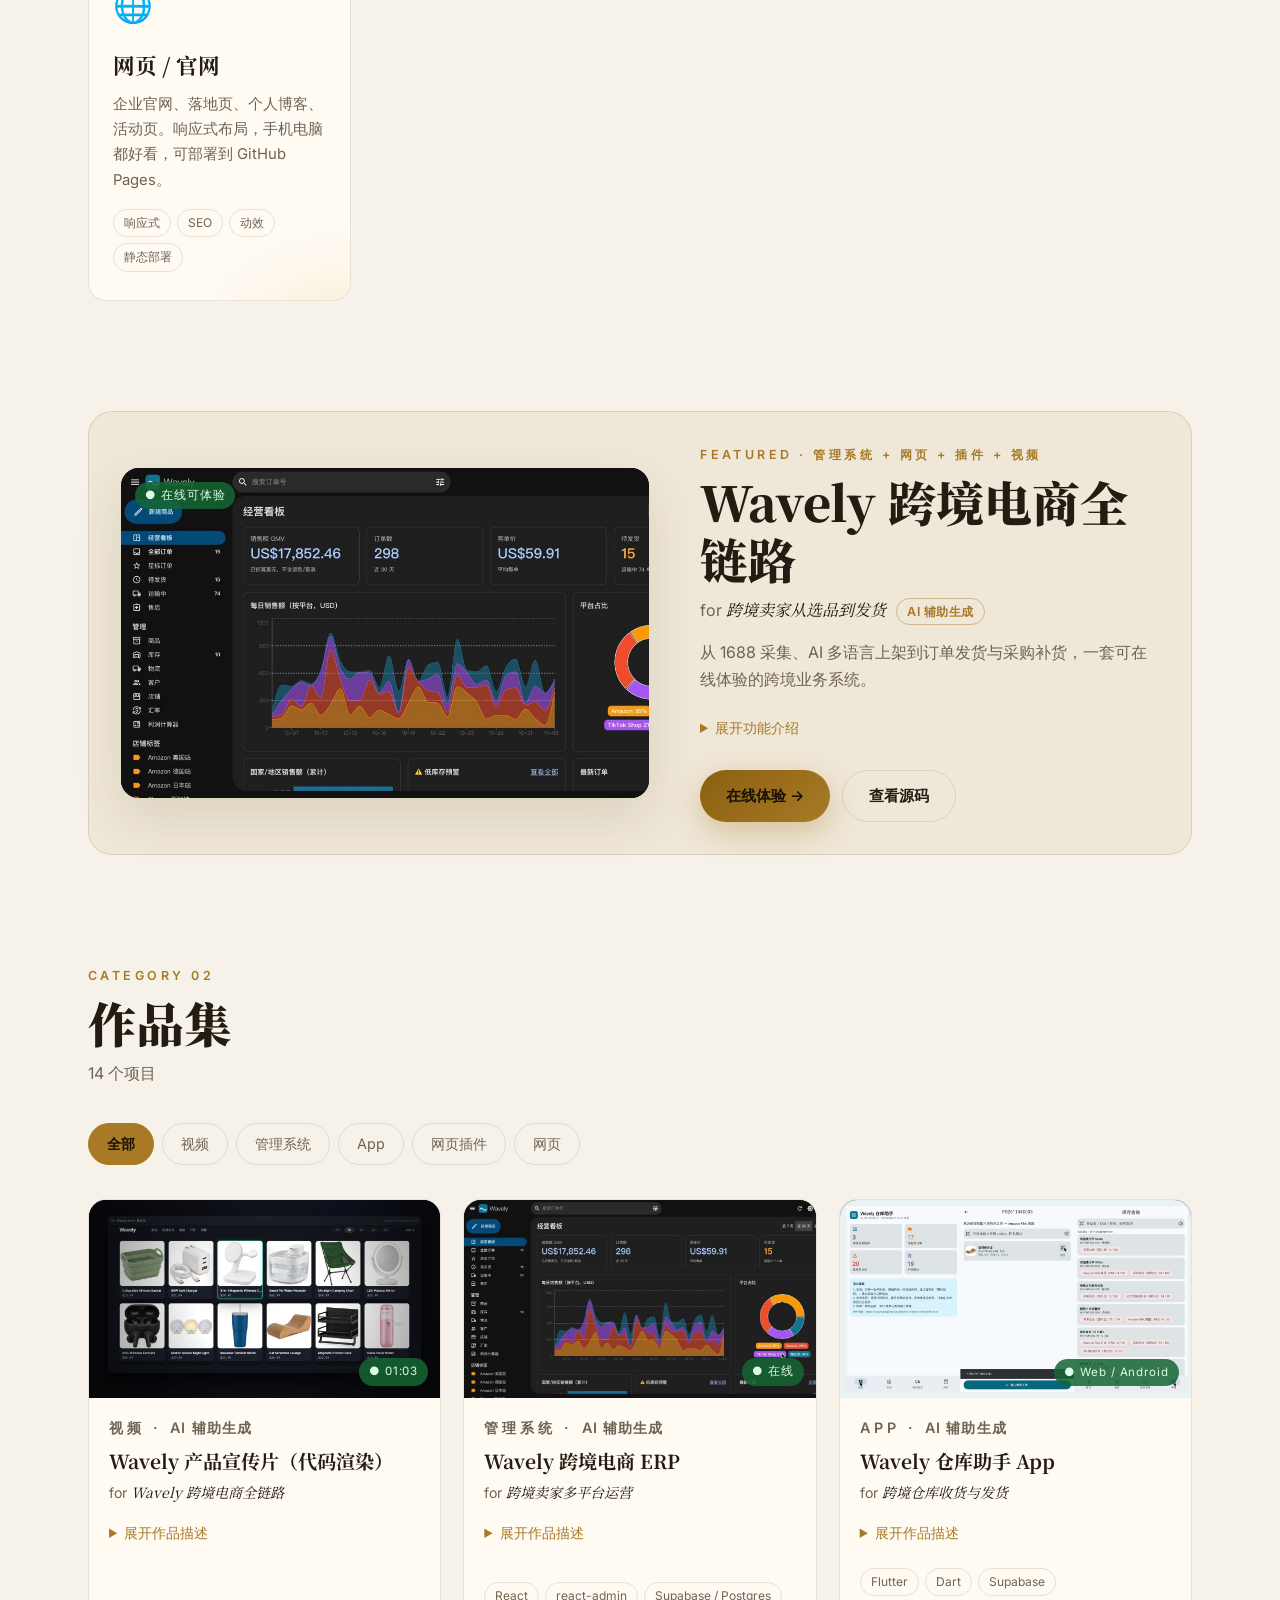
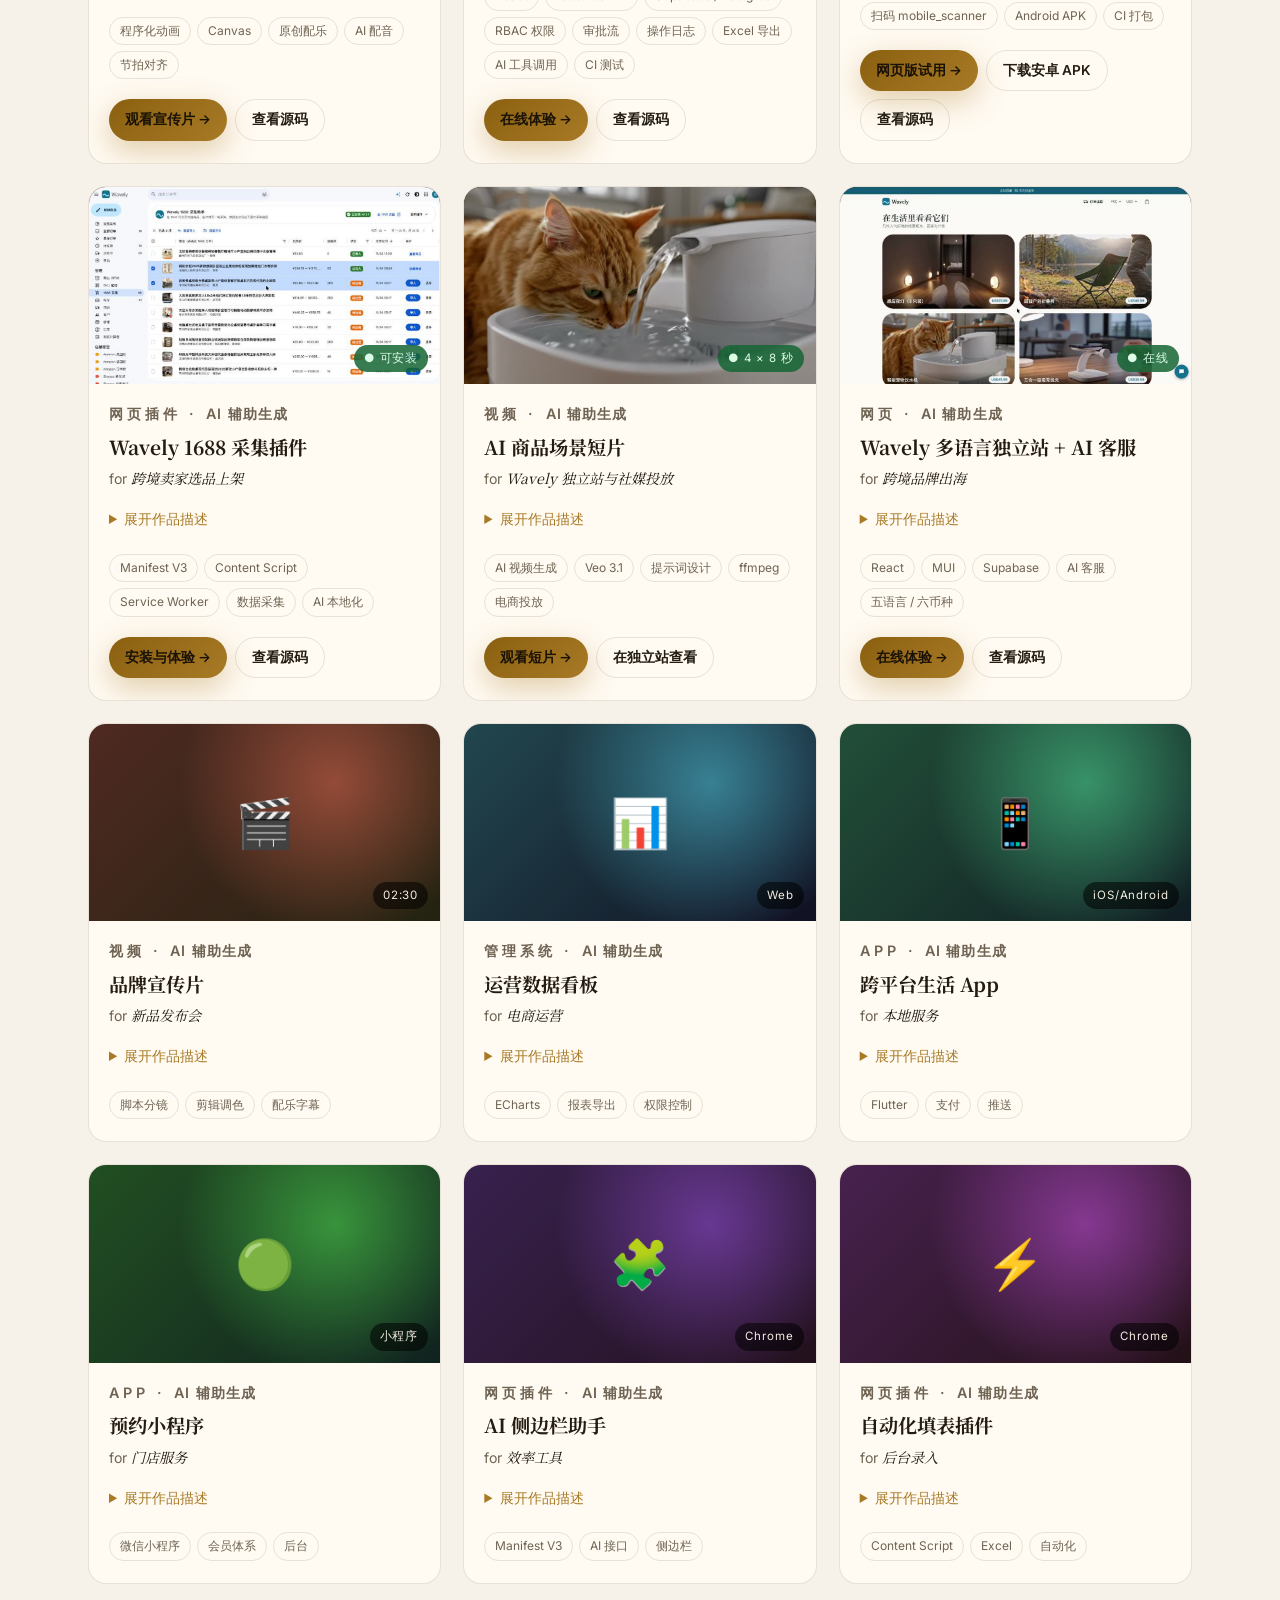
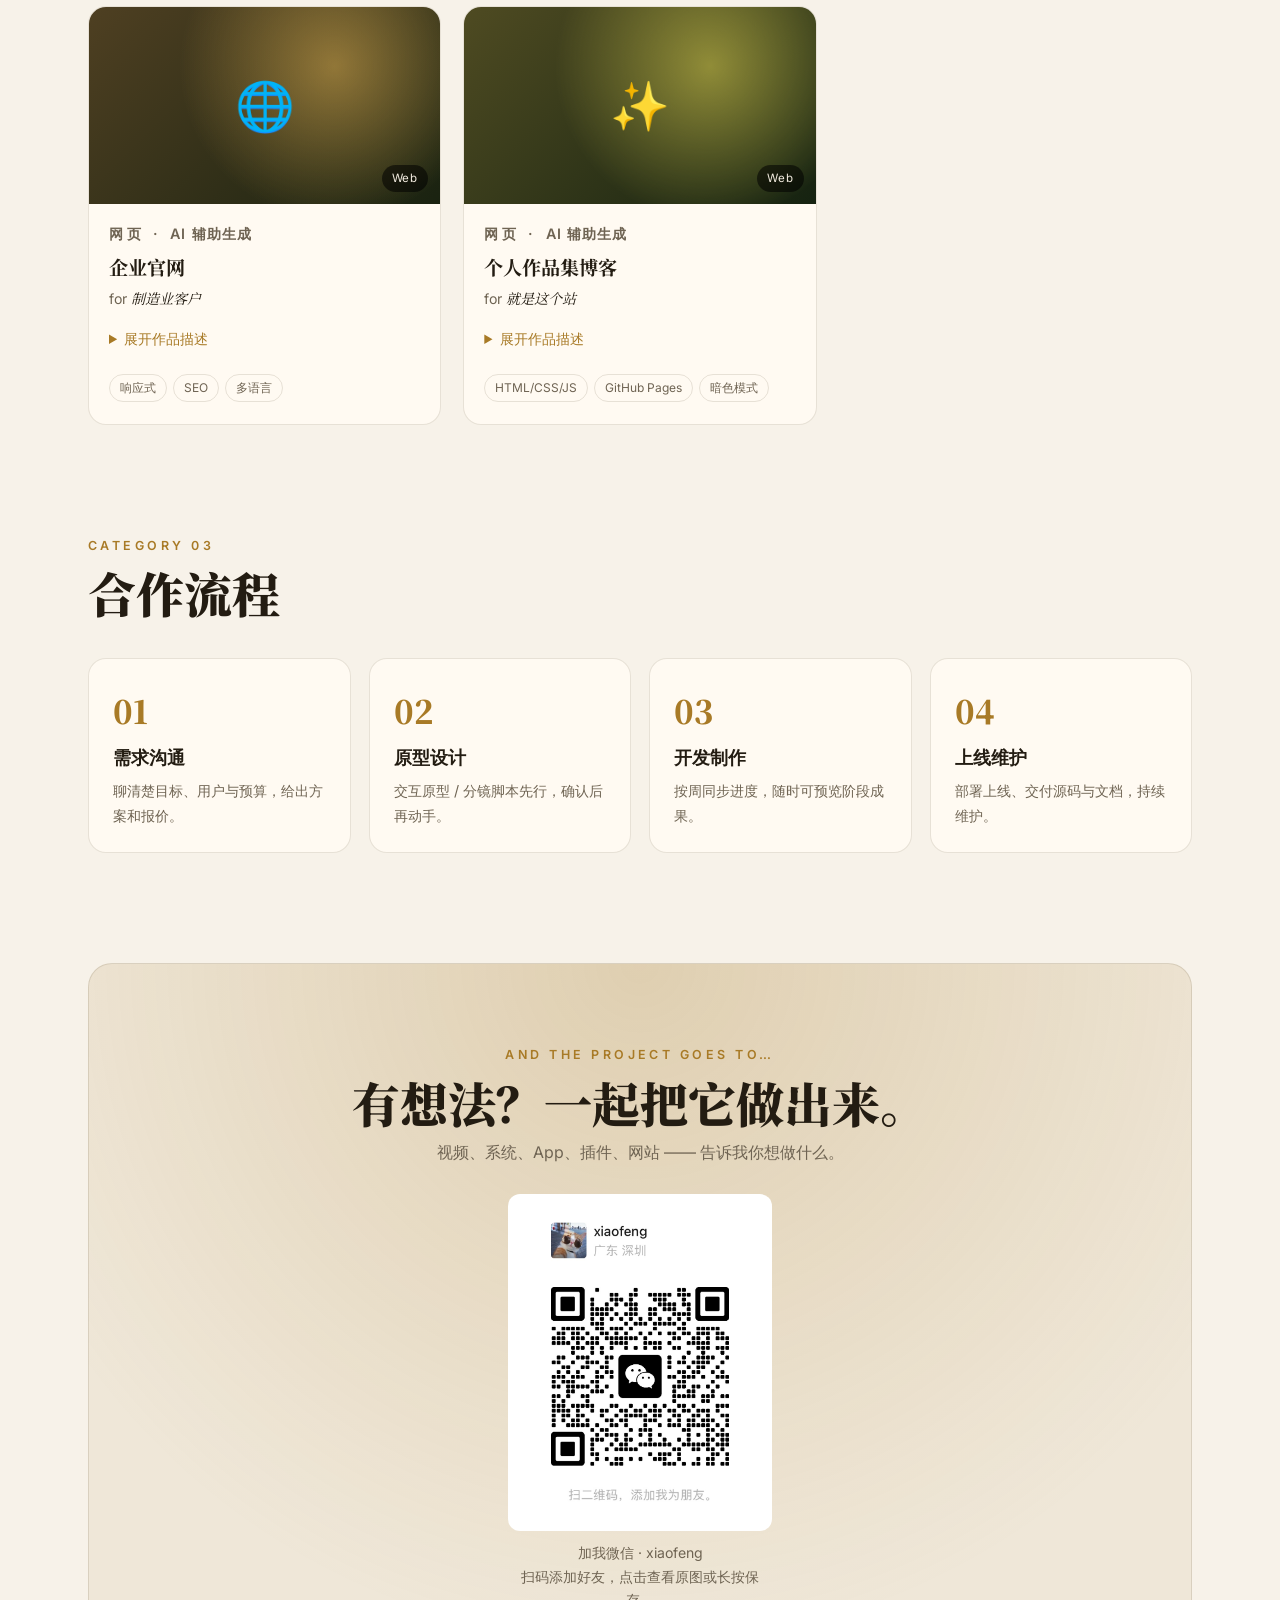
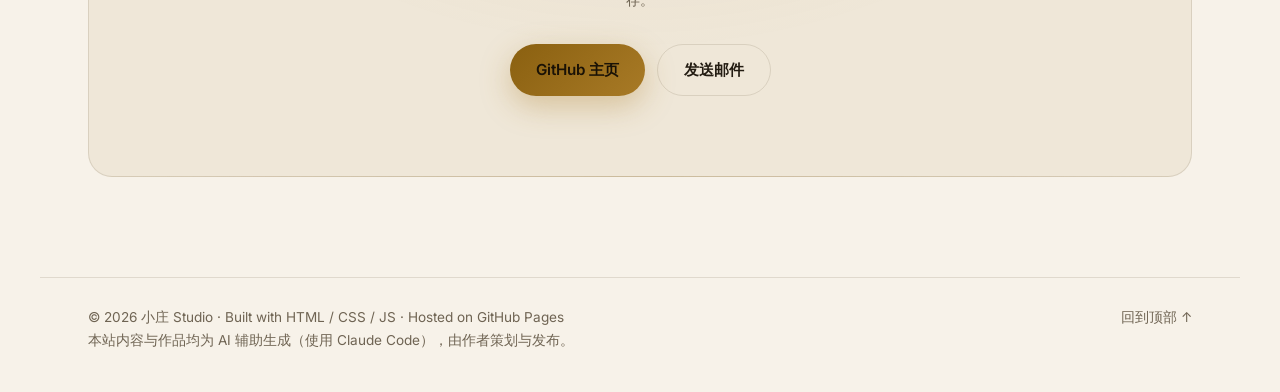
==== commit 02723508: "feat(portfolio): add WeChat contact and collapse work descriptions" ====
--- a/index.html
+++ b/index.html
@@ -18,7 +18,7 @@
   <link rel="preconnect" href="https://fonts.googleapis.com" />
   <link rel="preconnect" href="https://fonts.gstatic.com" crossorigin />
   <link href="https://fonts.googleapis.com/css2?family=Noto+Serif+SC:wght@500;700;900&family=Inter:wght@400;500;600;700&display=swap" rel="stylesheet" />
-  <link rel="stylesheet" href="style.css" />
+  <link rel="stylesheet" href="style.css?v=20261105-contact" />
   <script>
     try { const t = localStorage.getItem('theme'); if (t) document.documentElement.dataset.theme = t; } catch (e) {}
   </script>
@@ -174,6 +174,12 @@
         <p class="eyebrow">And the project goes to…</p>
         <h2>有想法？一起把它做出来。</h2>
         <p>视频、系统、App、插件、网站 —— 告诉我你想做什么。</p>
+        <figure class="wechat-contact">
+          <a href="assets/wechat.jpg" aria-label="查看微信二维码原图">
+            <img src="assets/wechat.jpg" alt="xiaofeng 的微信好友二维码，扫码添加好友" width="888" height="1131" loading="lazy" />
+          </a>
+          <figcaption>加我微信 · xiaofeng<br />扫码添加好友，点击查看原图或长按保存。</figcaption>
+        </figure>
         <div class="hero-cta">
           <a class="btn btn-primary" href="https://github.com/xiaozhuangping-cpu" target="_blank" rel="noopener">GitHub 主页</a>
           <a class="btn btn-ghost" href="mailto:xiaozhuangping-cpu@users.noreply.github.com">发送邮件</a>
@@ -200,6 +206,6 @@
     </div>
   </div>
 
-  <script src="main.js"></script>
+  <script src="main.js?v=20261105-contact"></script>
 </body>
 </html>
--- a/style.css
+++ b/style.css
@@ -170,10 +170,11 @@
 .credit em { font-family: var(--serif); color: var(--text); }
 .featured-text > p:not(.eyebrow):not(.credit) { color: var(--muted); }
 .featured-details { margin-top: 16px; }
-.featured-details summary { width: fit-content; padding: 6px 0; color: var(--gold); cursor: pointer; font-size: .9rem; }
-.featured-details summary:focus-visible { outline: 2px solid var(--gold); outline-offset: 4px; border-radius: 4px; }
-.featured-details .when-open, .featured-details[open] .when-closed { display: none; }
-.featured-details[open] .when-open { display: inline; }
+:is(.featured-details, .work-details) summary { width: fit-content; padding: 6px 0; color: var(--gold); cursor: pointer; font-size: .9rem; }
+:is(.featured-details, .work-details) summary:focus-visible { outline: 2px solid var(--gold); outline-offset: 4px; border-radius: 4px; }
+:is(.featured-details, .work-details) .when-open, :is(.featured-details, .work-details)[open] .when-closed { display: none; }
+:is(.featured-details, .work-details)[open] .when-open { display: inline; }
+.work-details p { margin-top: 6px; }
 .bullets { list-style: none; margin-top: 18px; display: grid; gap: 8px; }
 .bullets li::before { content: "✦"; color: var(--gold); margin-right: 10px; }
 
@@ -243,6 +244,10 @@
   border: 1px solid var(--line);
 }
 .contact > p:not(.eyebrow) { color: var(--muted); }
+.wechat-contact { margin: 28px auto 0; width: 264px; max-width: 100%; }
+.wechat-contact a, .wechat-contact img { display: block; width: 100%; }
+.wechat-contact img { height: auto; border-radius: 12px; }
+.wechat-contact figcaption { margin-top: 10px; color: var(--muted); font-size: .88rem; }
 
 .footer {
   max-width: 1200px; margin: clamp(56px, 9vw, 100px) auto 0; padding: 28px clamp(16px, 5vw, 48px) 40px;
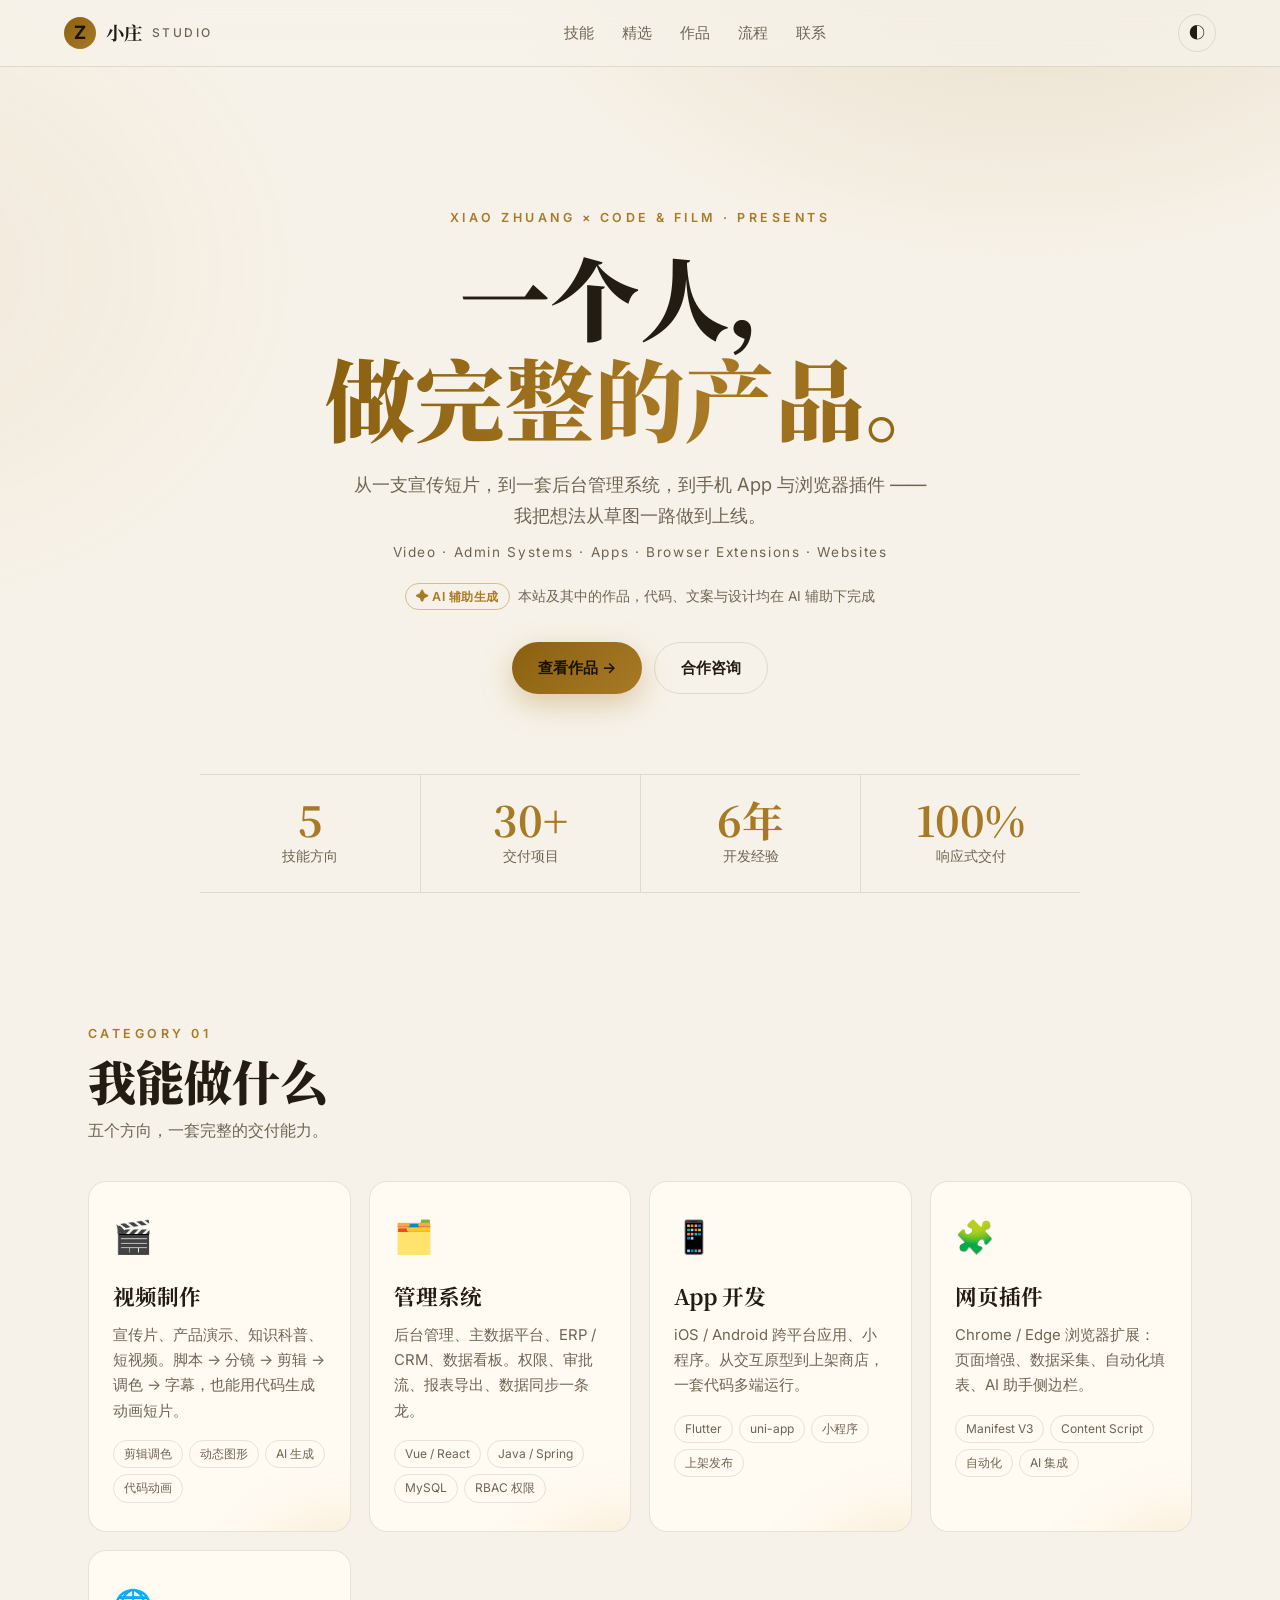
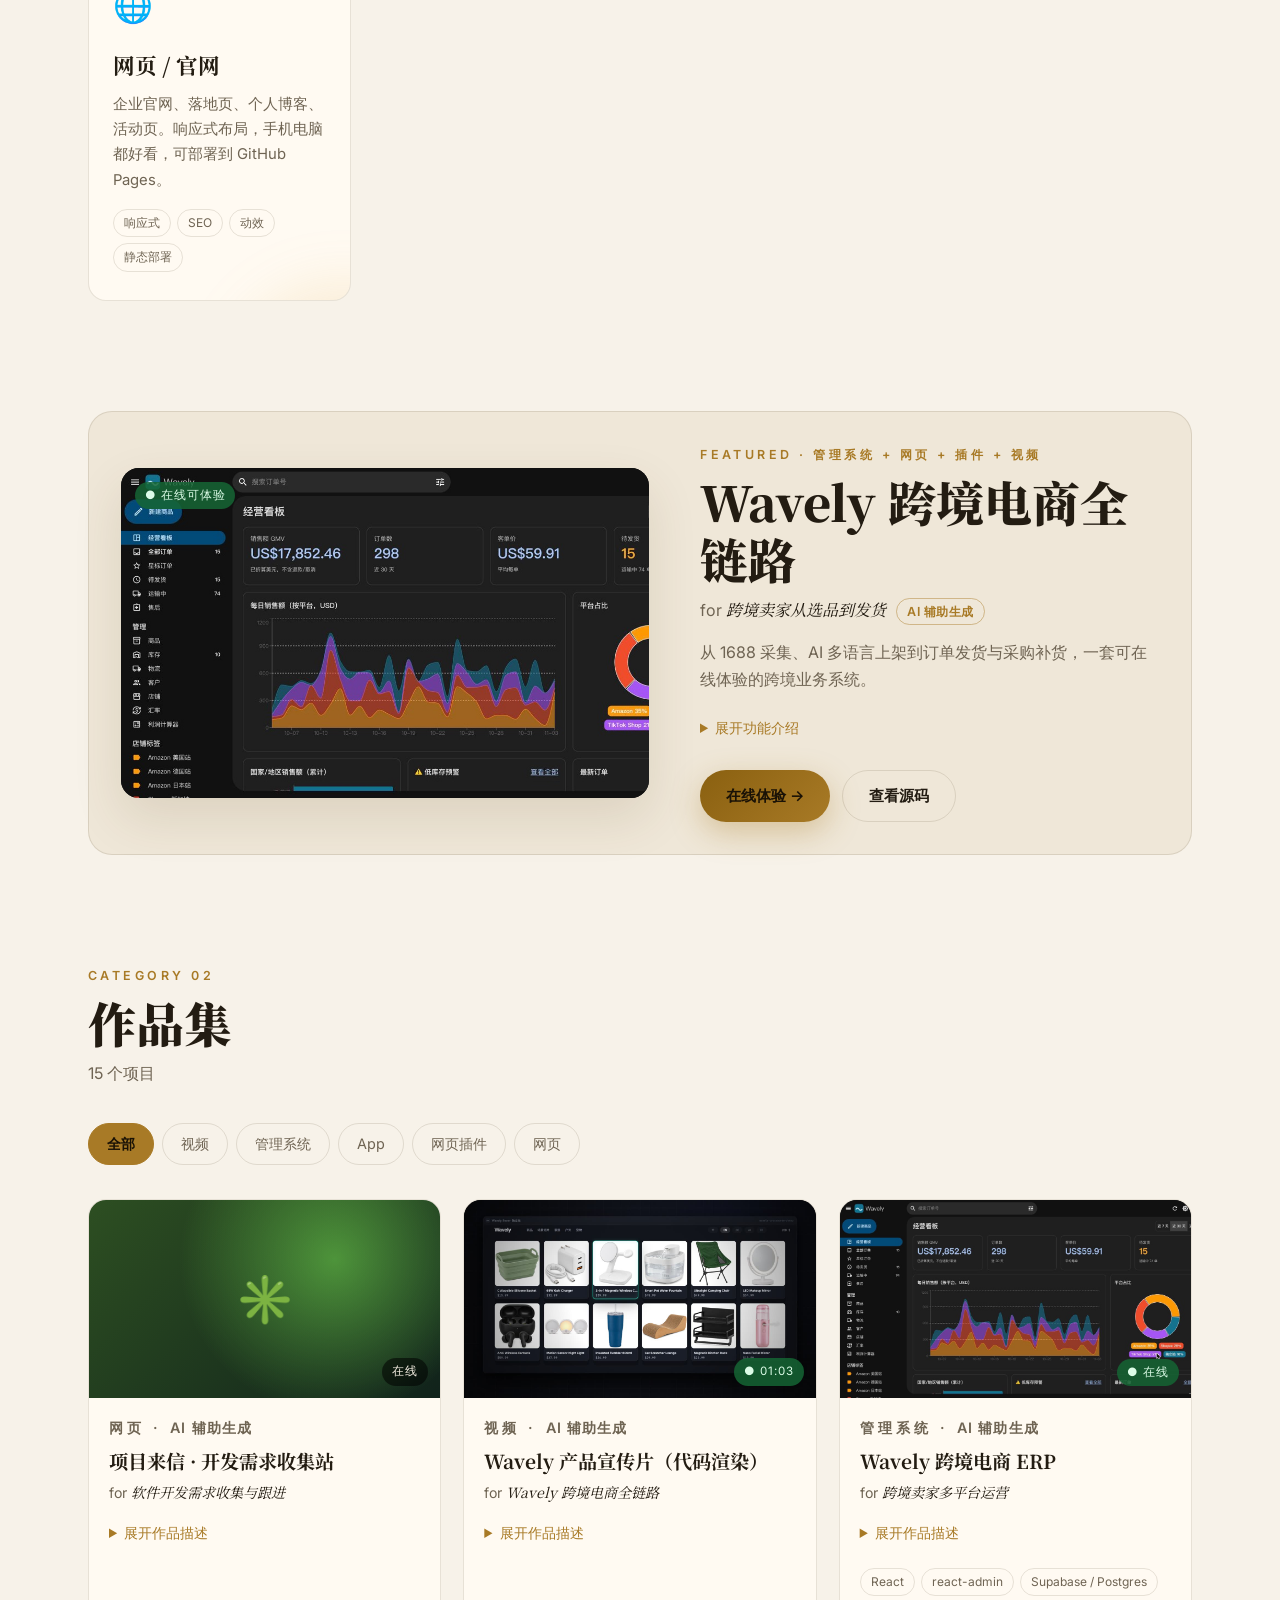
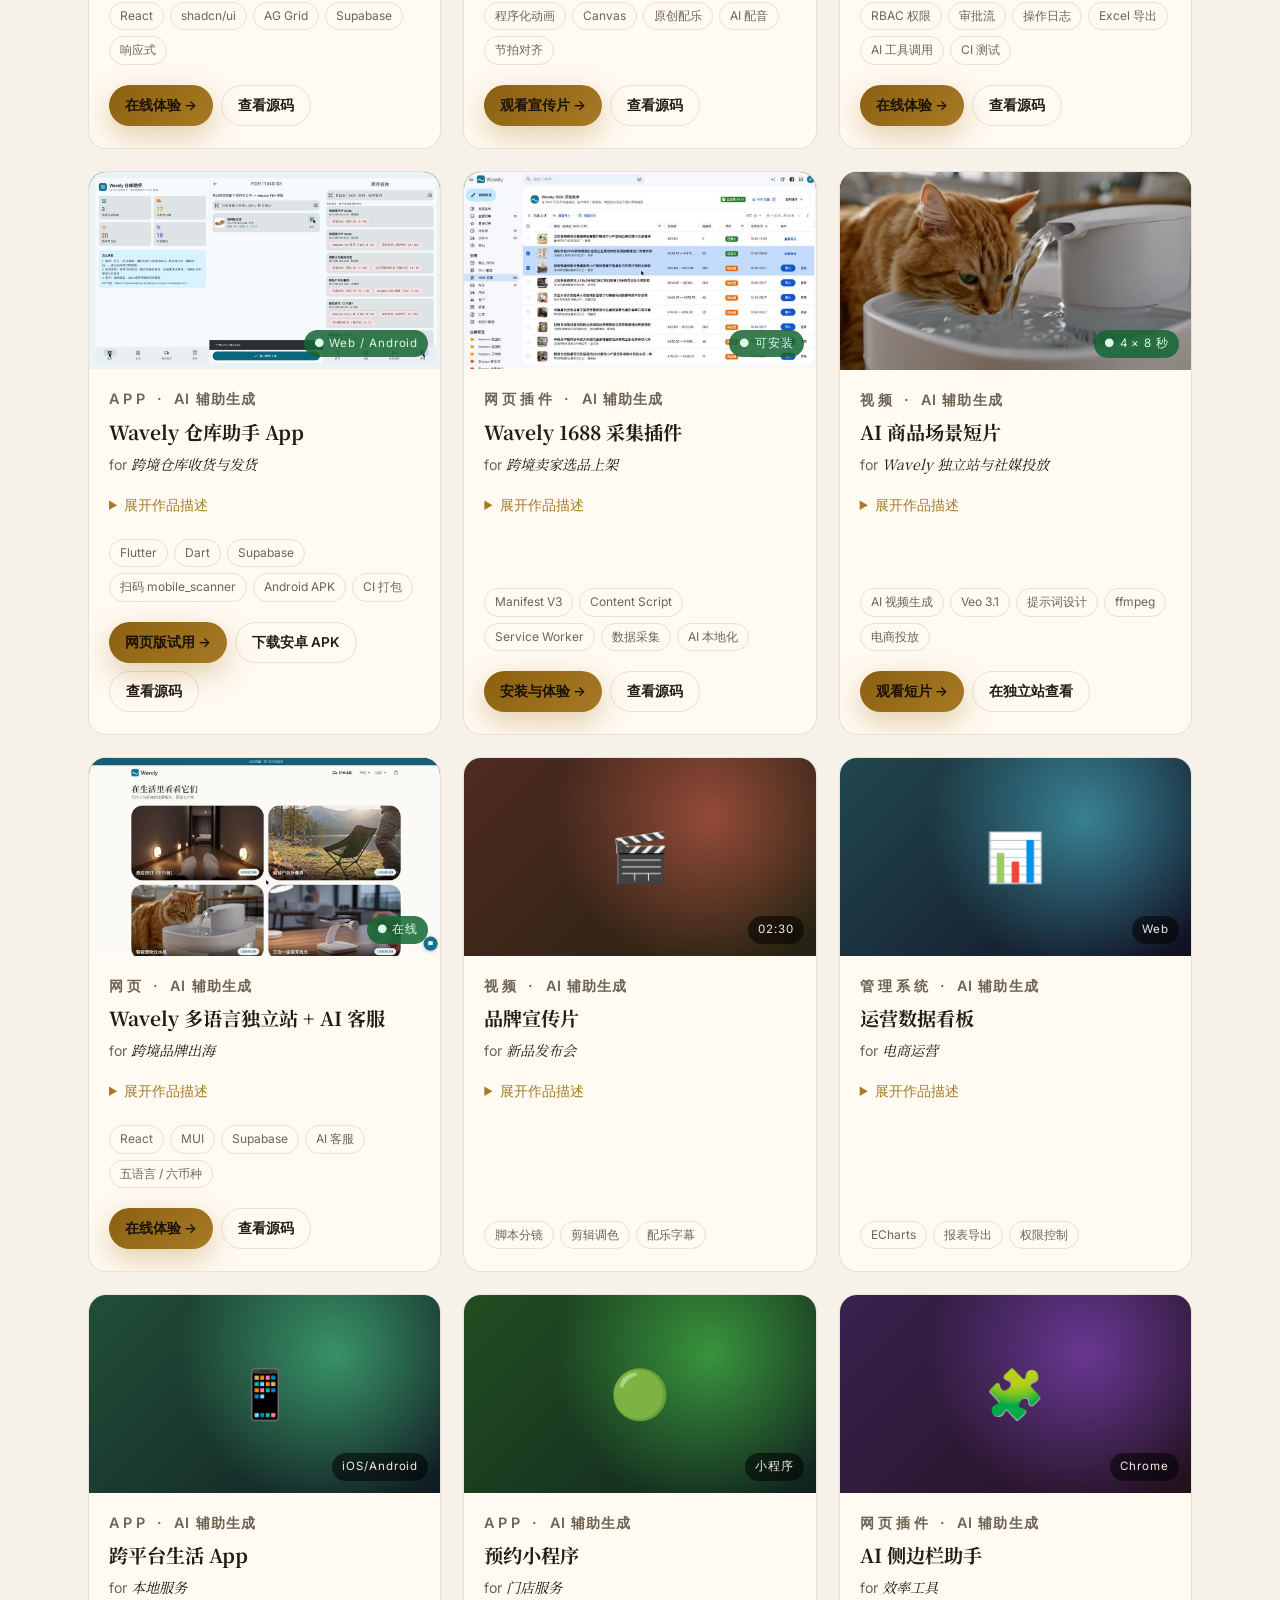
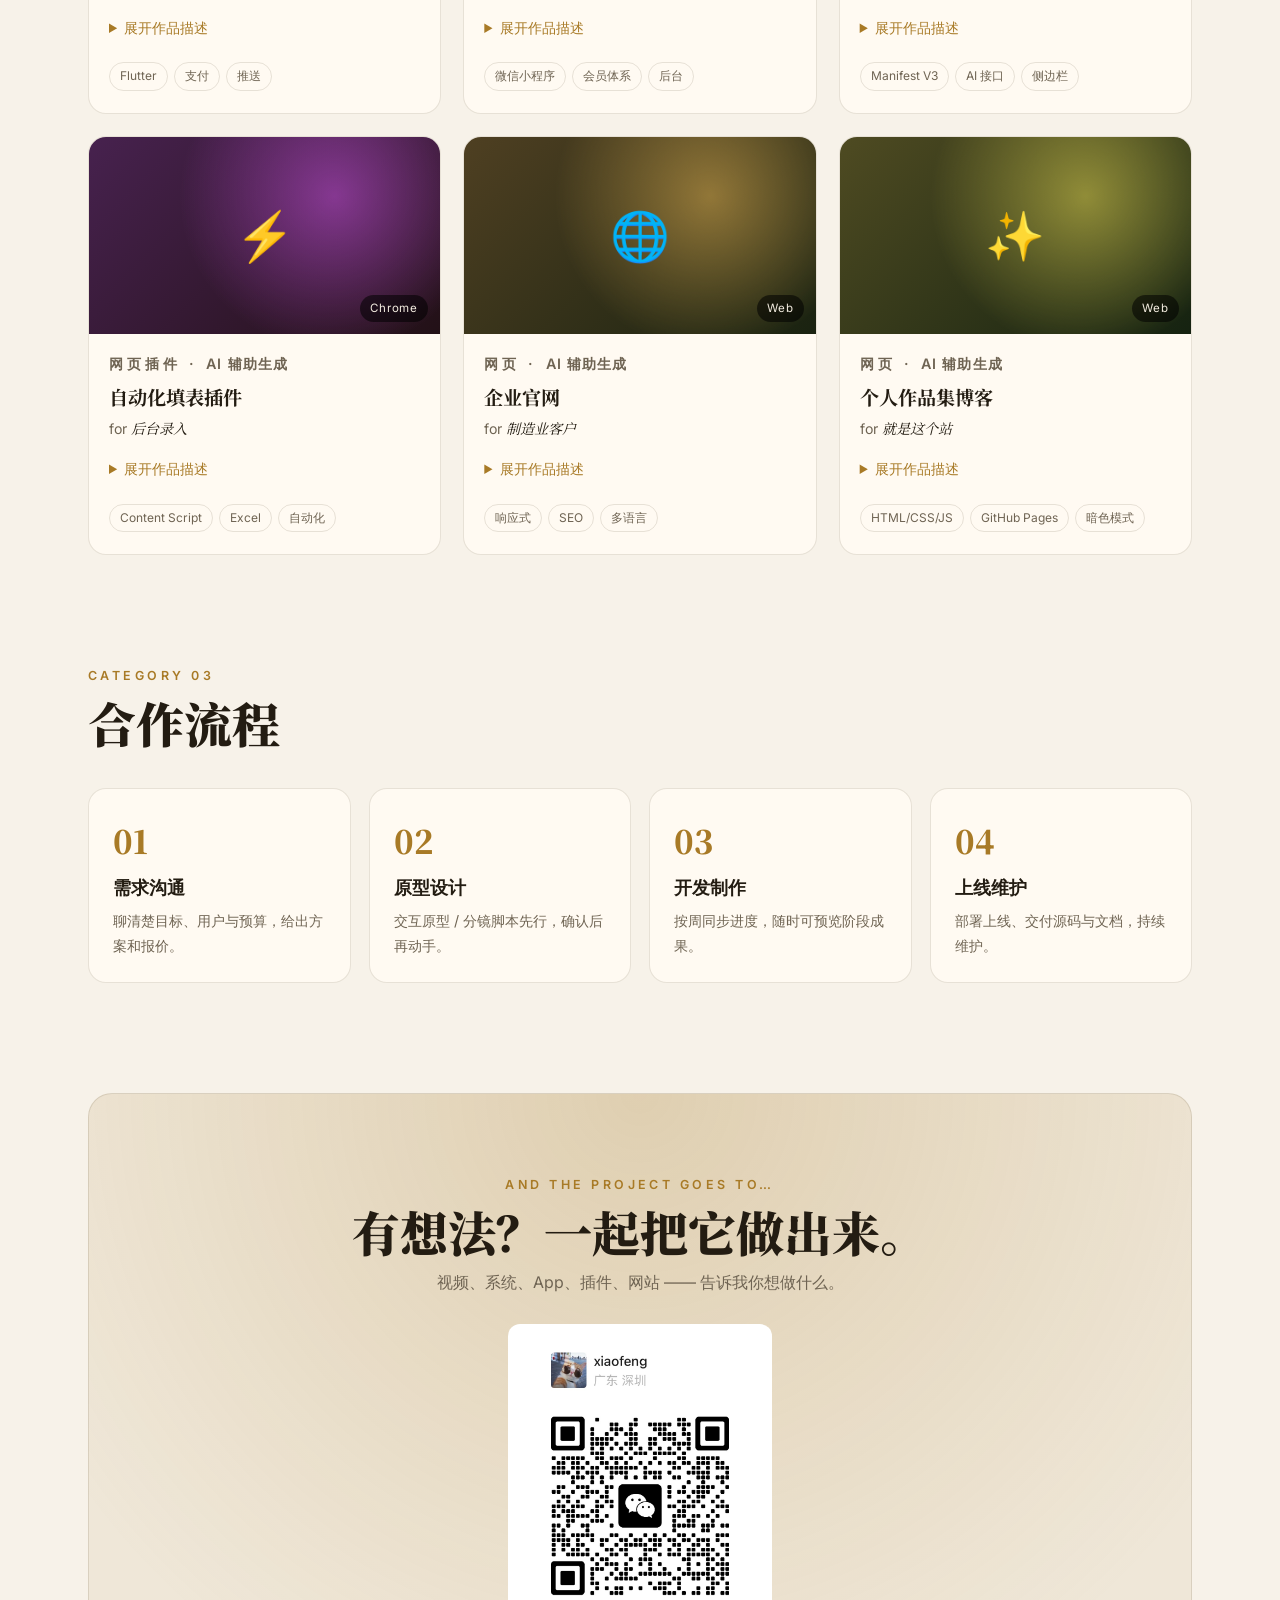
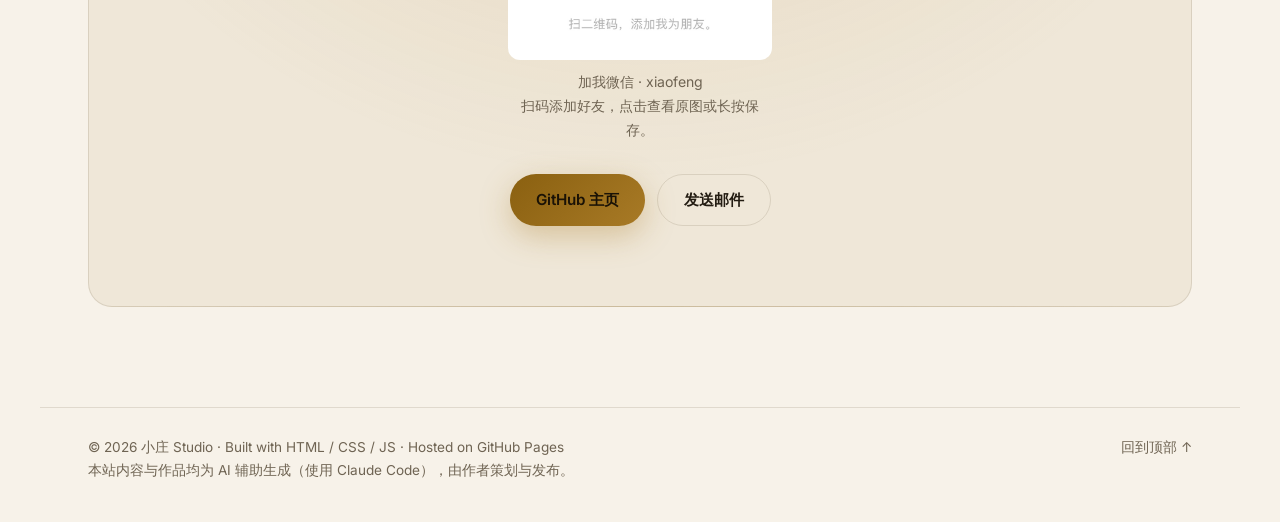
==== commit 3c4b8599: "feat: add project inquiry to portfolio" ====
--- a/index.html
+++ b/index.html
@@ -206,6 +206,6 @@
     </div>
   </div>
 
-  <script src="main.js?v=20261105-contact"></script>
+  <script src="main.js?v=20261111-project-inquiry"></script>
 </body>
 </html>
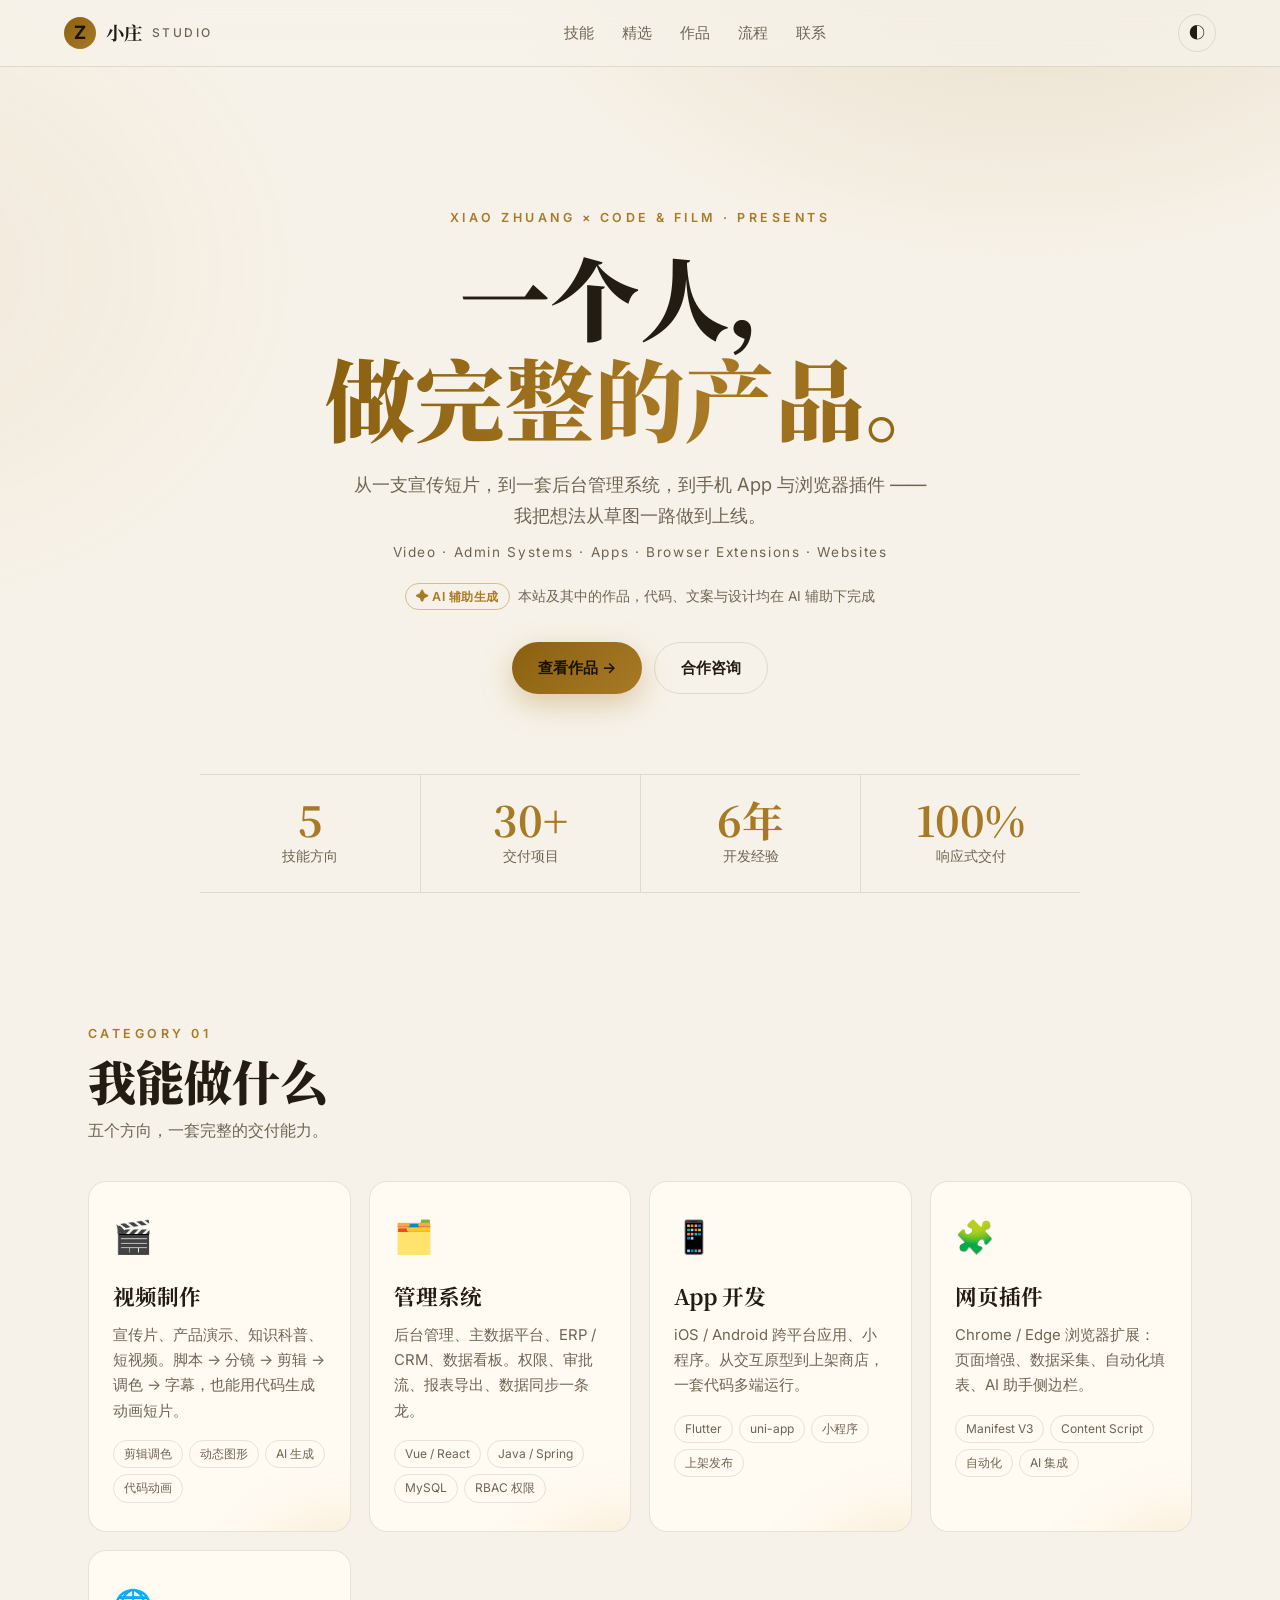
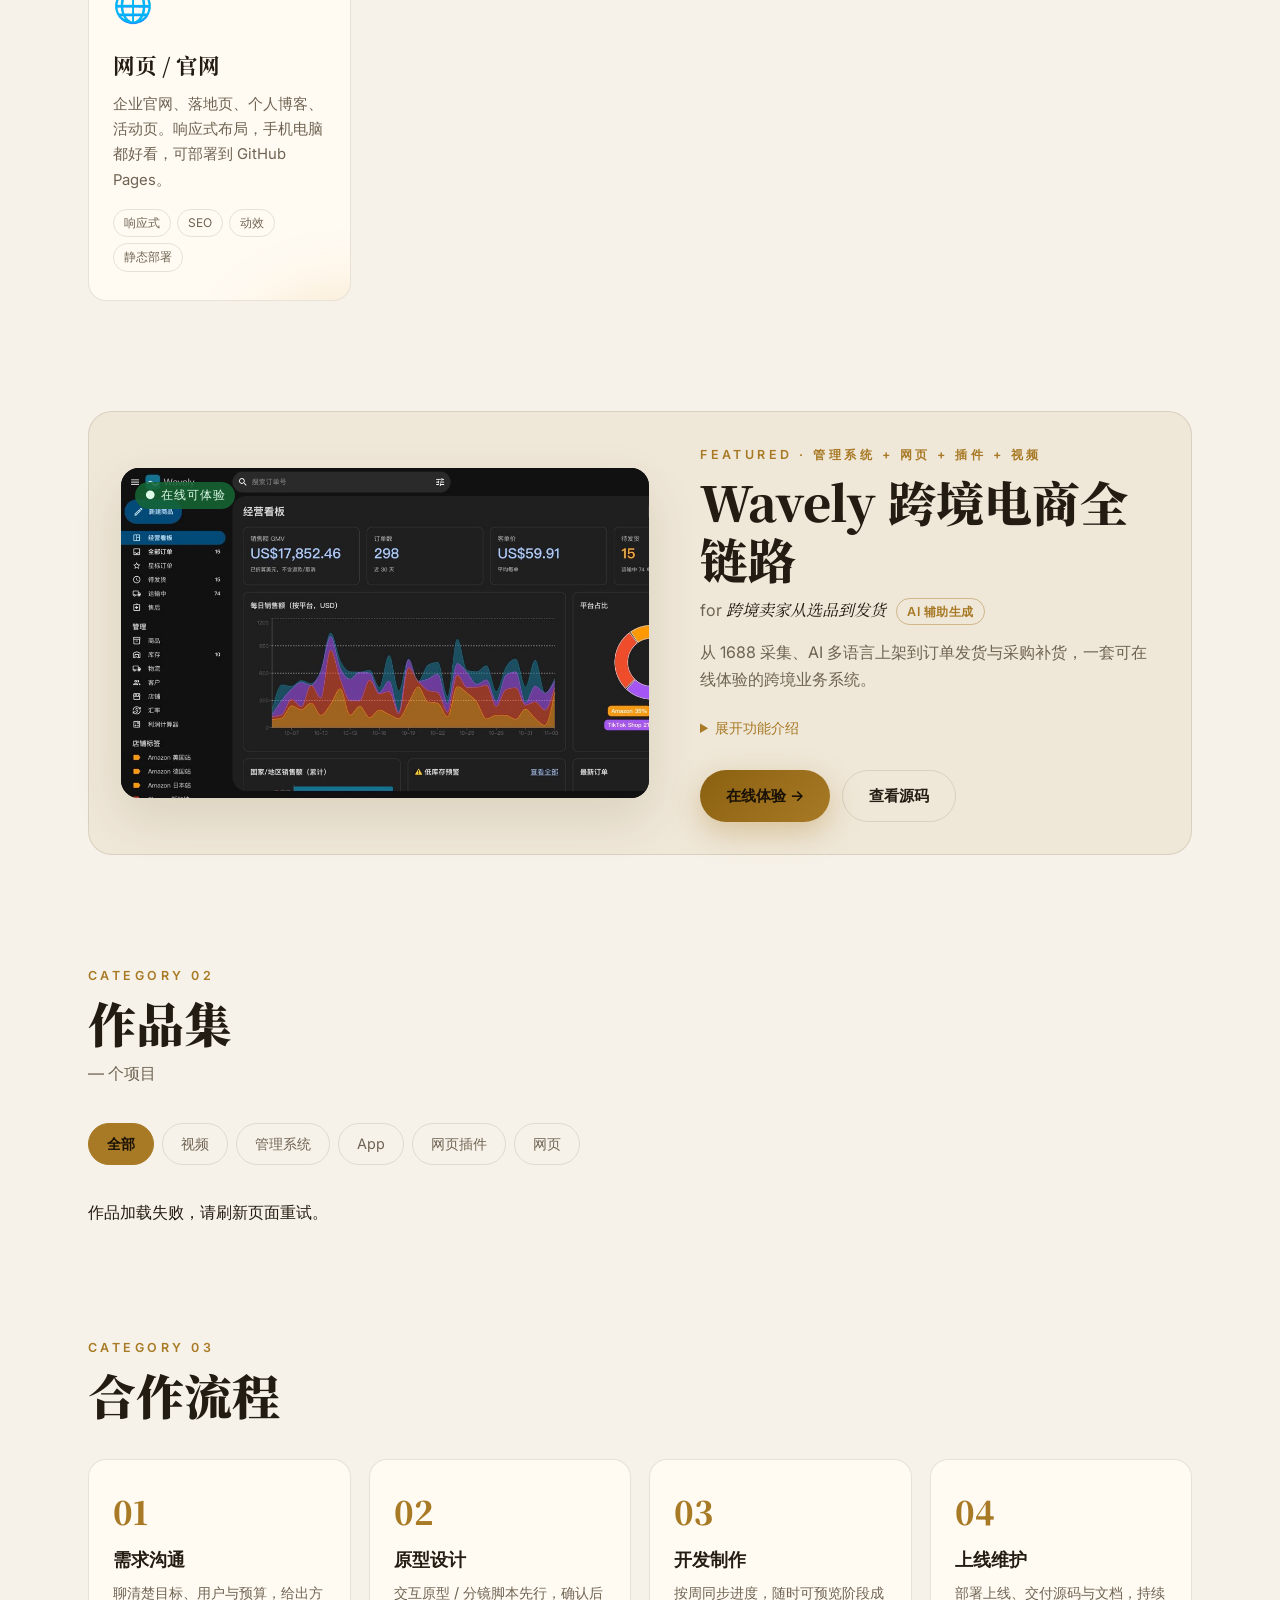
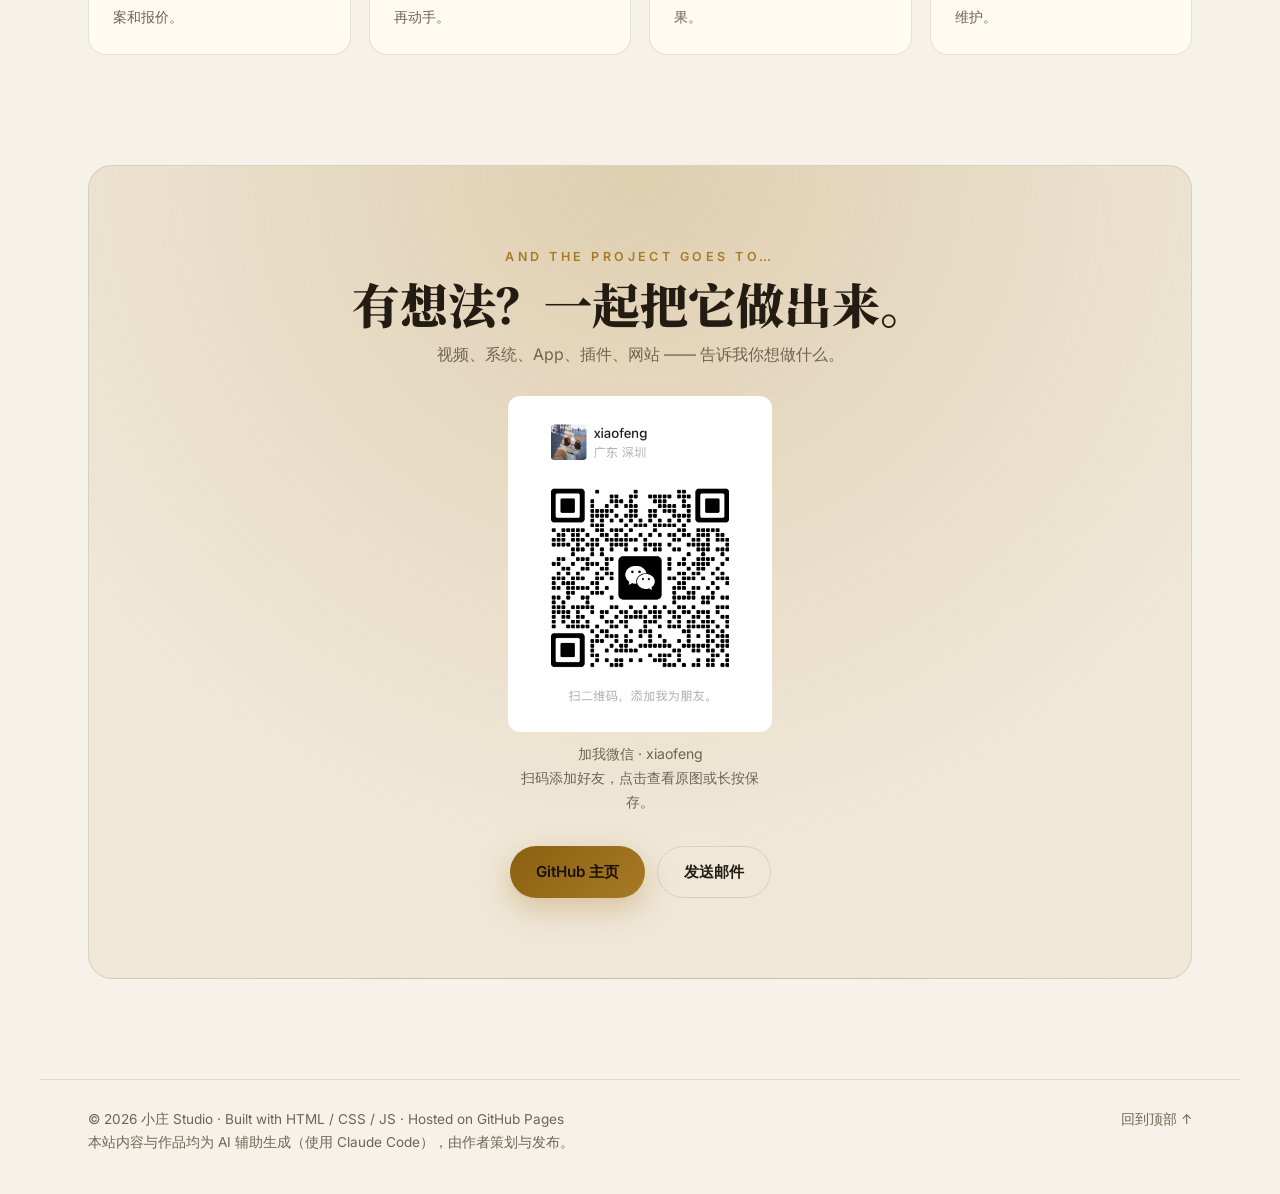
==== commit 64eddafe: "feat: load portfolio works from supabase" ====
--- a/index.html
+++ b/index.html
@@ -206,6 +206,6 @@
     </div>
   </div>
 
-  <script src="main.js?v=20261111-project-inquiry"></script>
+  <script type="module" src="main.js?v=20261111-supabase"></script>
 </body>
 </html>
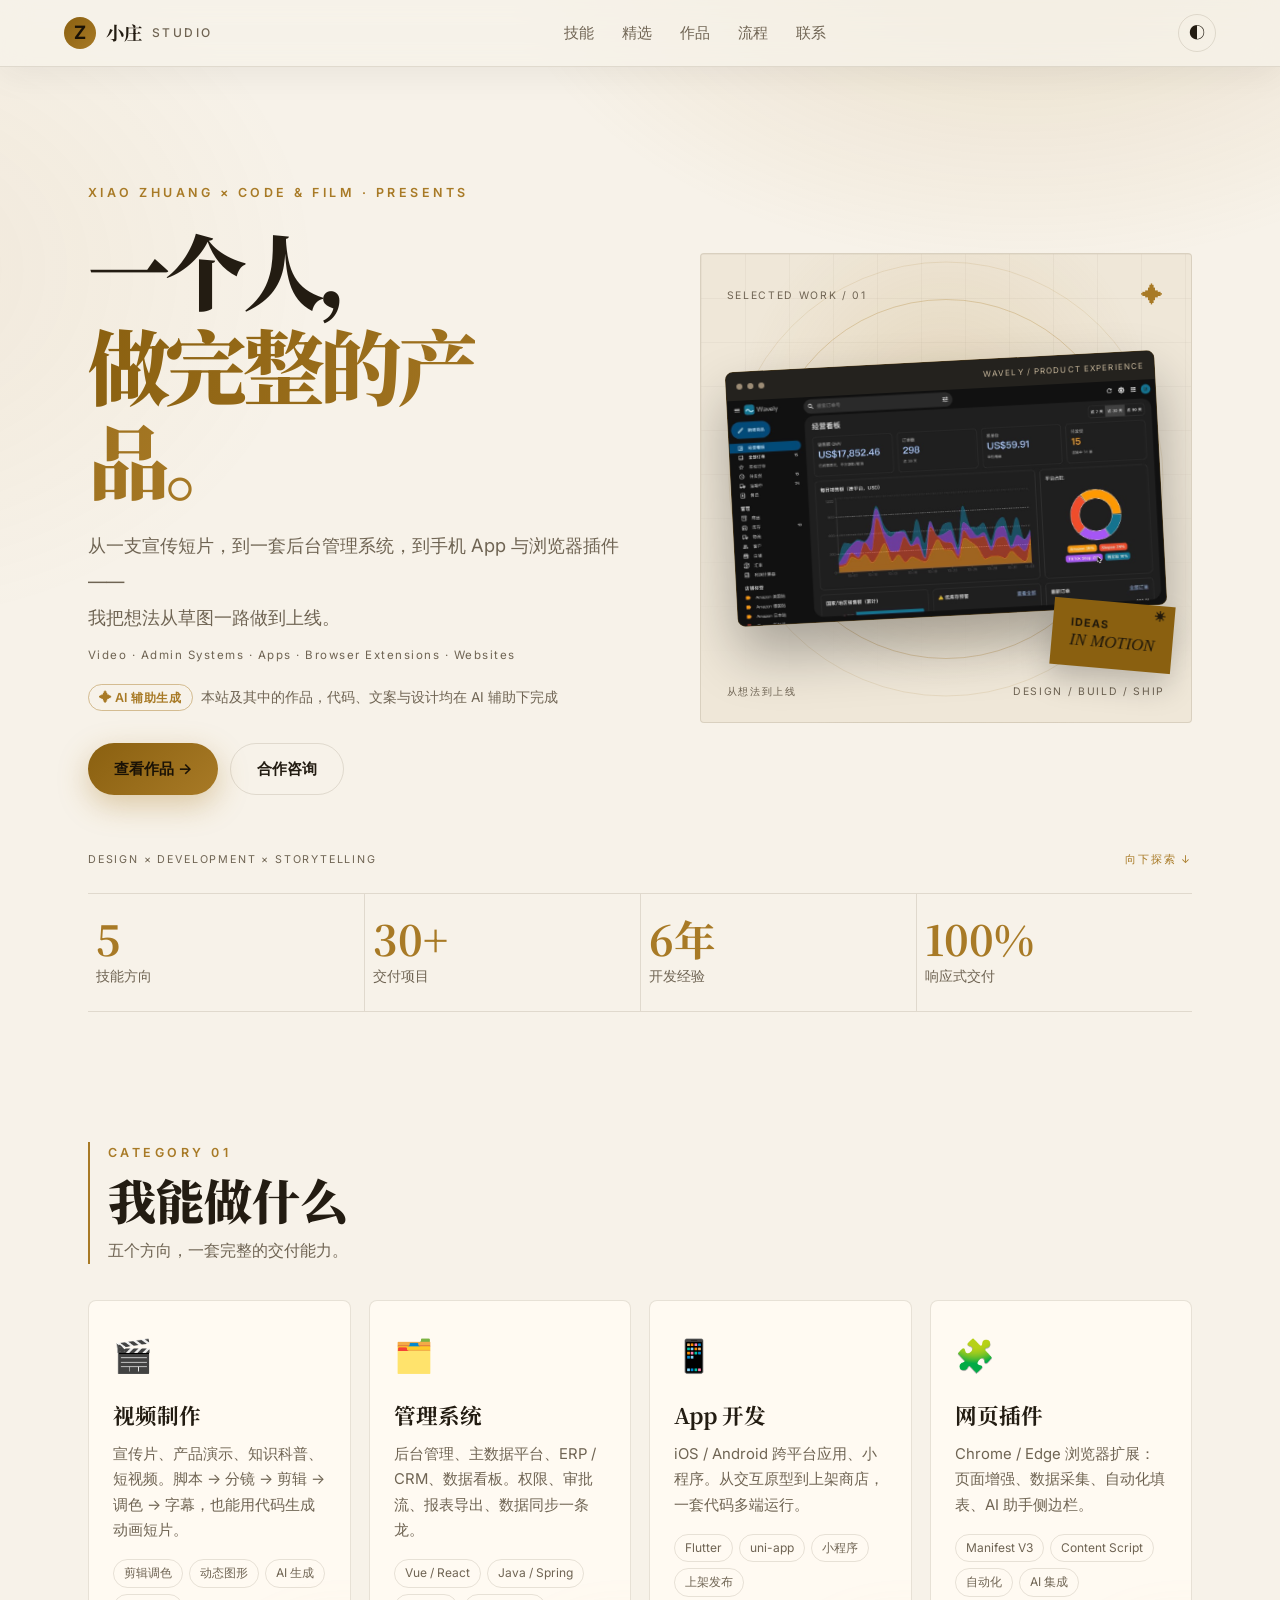
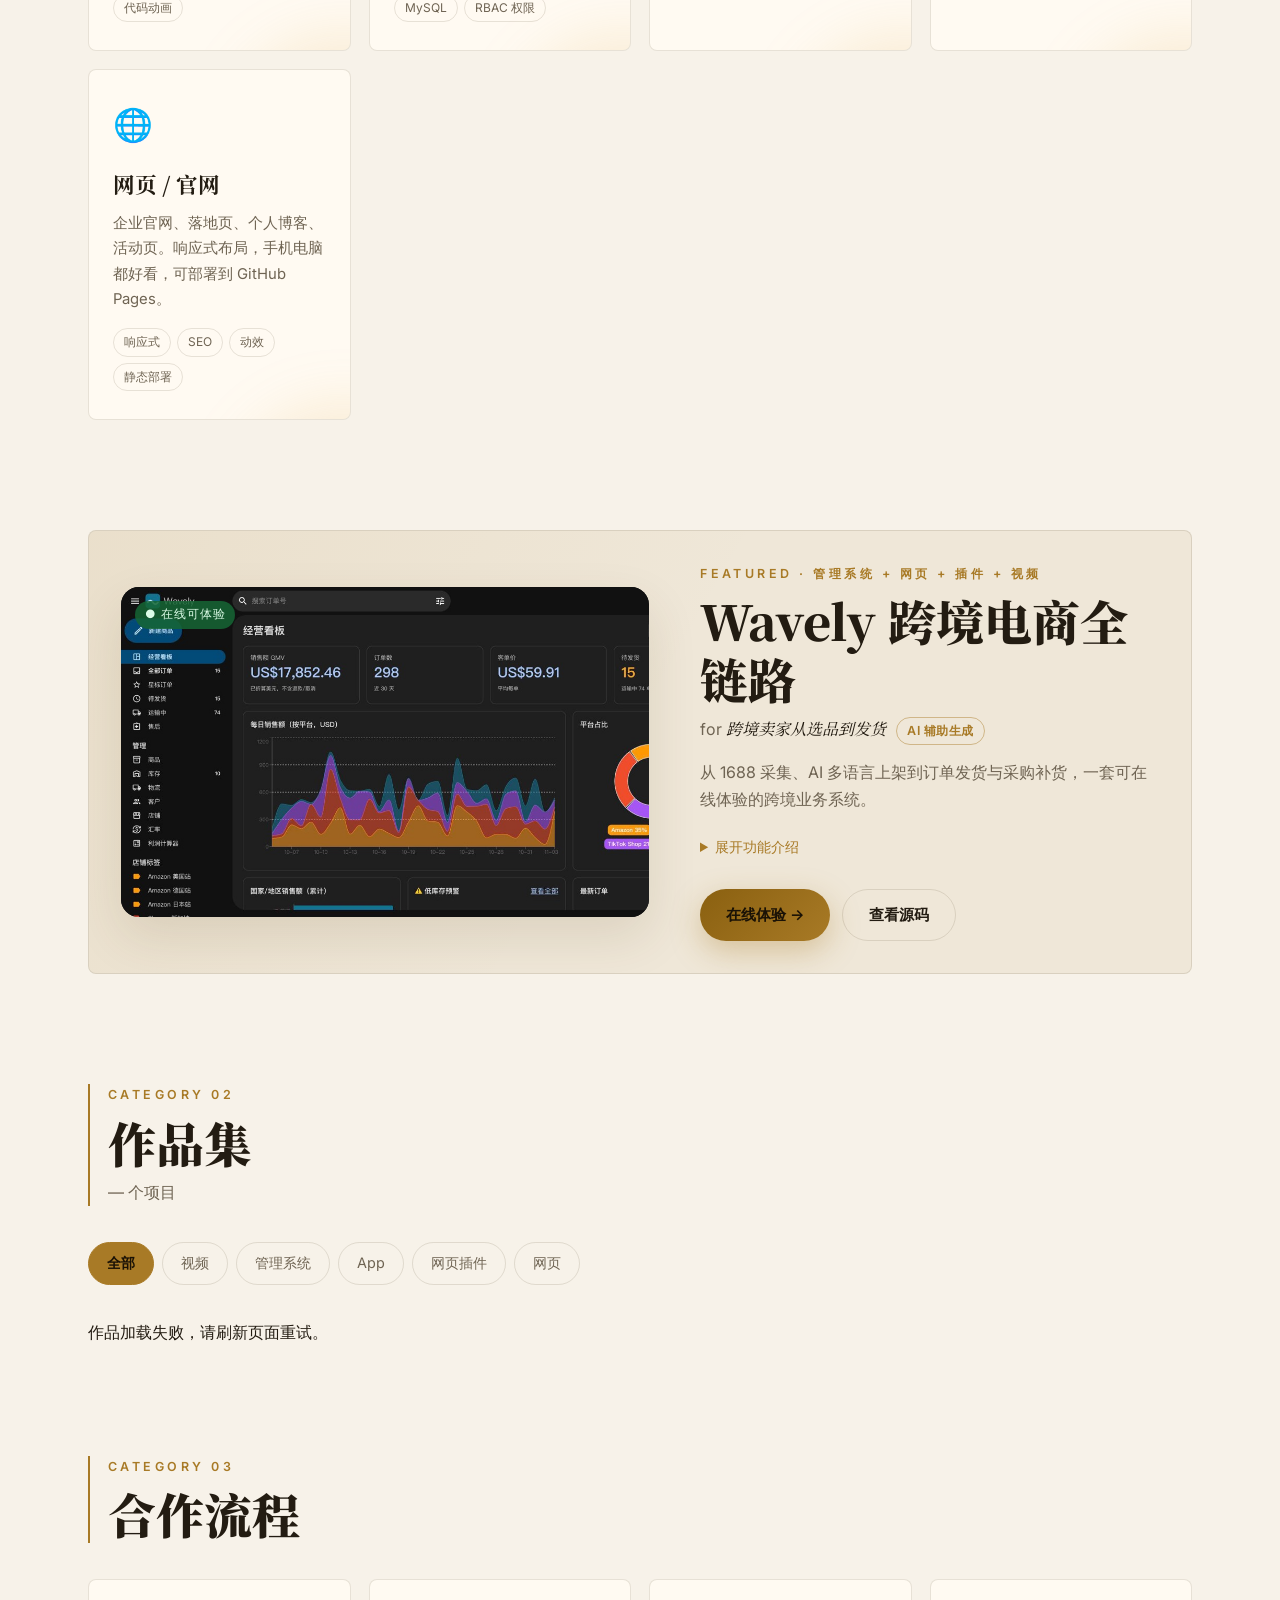
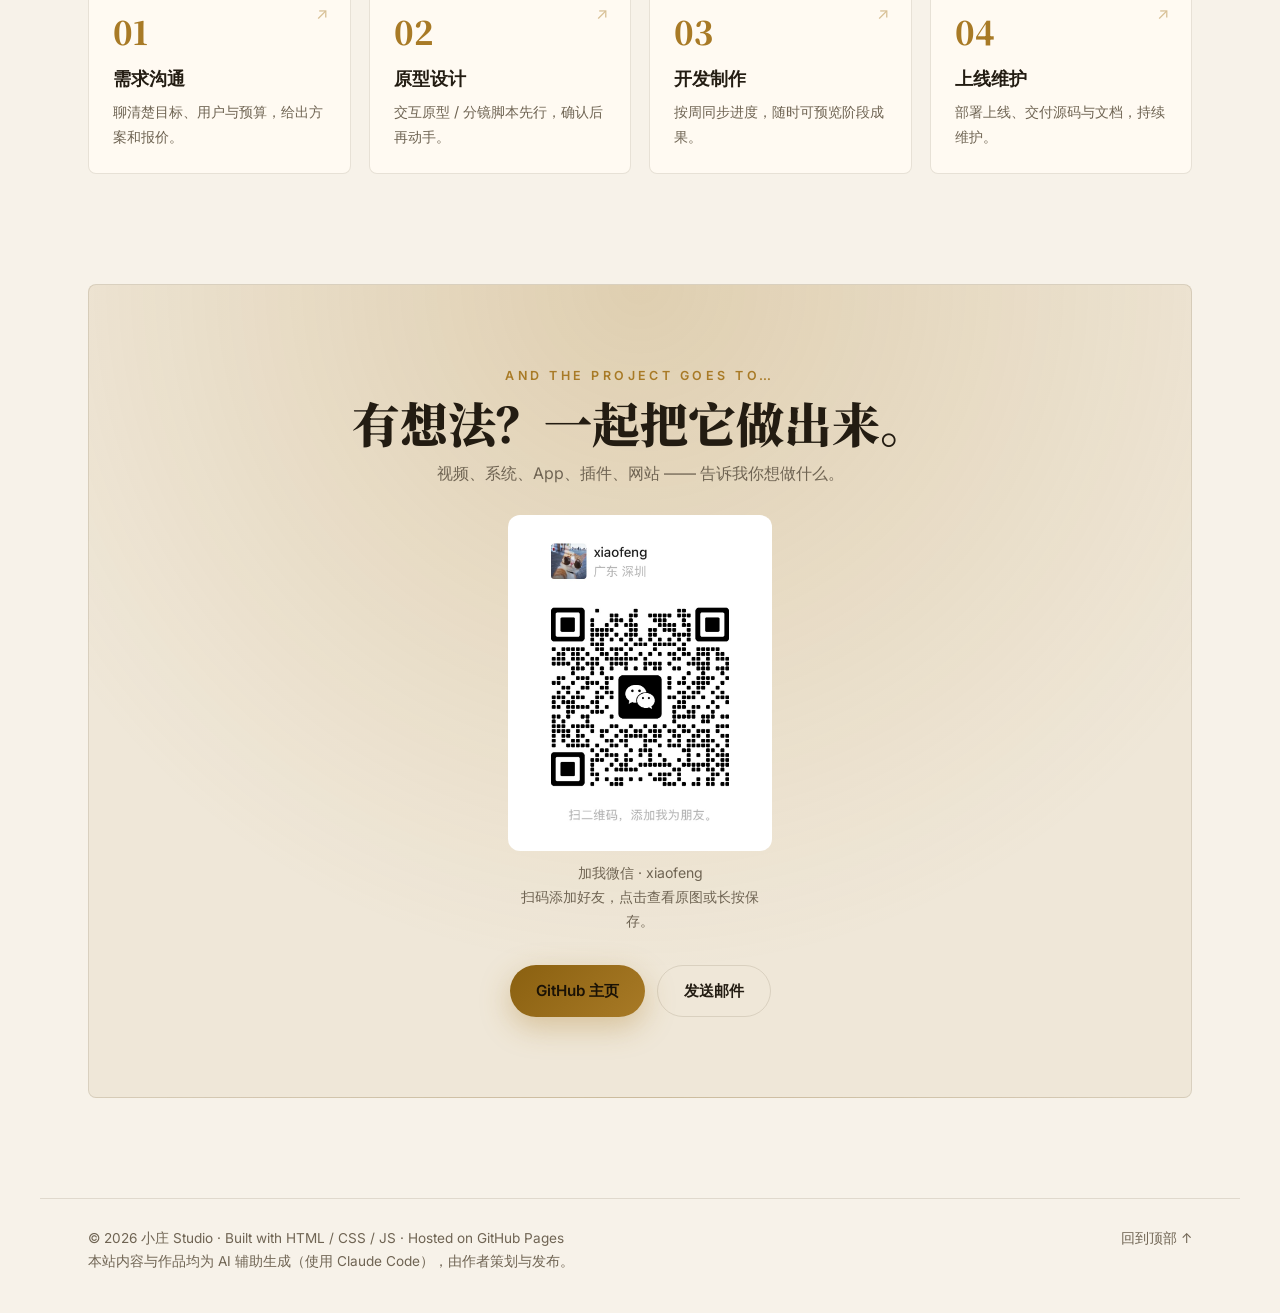
==== commit 53347c0b: "feat: enhance portfolio cinematic design" ====
--- a/index.html
+++ b/index.html
@@ -18,12 +18,13 @@
   <link rel="preconnect" href="https://fonts.googleapis.com" />
   <link rel="preconnect" href="https://fonts.gstatic.com" crossorigin />
   <link href="https://fonts.googleapis.com/css2?family=Noto+Serif+SC:wght@500;700;900&family=Inter:wght@400;500;600;700&display=swap" rel="stylesheet" />
-  <link rel="stylesheet" href="style.css?v=20261105-contact" />
+  <link rel="stylesheet" href="style.css?v=20261111-cinematic" />
   <script>
     try { const t = localStorage.getItem('theme'); if (t) document.documentElement.dataset.theme = t; } catch (e) {}
   </script>
 </head>
 <body>
+  <div class="scroll-progress" aria-hidden="true"><span id="scrollProgress"></span></div>
   <header class="nav" id="top">
     <a class="brand" href="#top"><span class="brand-mark">Z</span>小庄<span class="brand-sub">Studio</span></a>
     <nav class="nav-links" id="navLinks">
@@ -42,6 +43,8 @@
   <main>
     <!-- Hero -->
     <section class="hero">
+      <div class="hero-stage">
+      <div class="hero-copy">
       <p class="eyebrow reveal">Xiao Zhuang × Code &amp; Film · presents</p>
       <h1 class="hero-title reveal">一个人，<br /><em>做完整的产品。</em></h1>
       <p class="hero-sub reveal">从一支宣传短片，到一套后台管理系统，到手机 App 与浏览器插件 ——<br class="hide-sm" />我把想法从草图一路做到上线。</p>
@@ -51,6 +54,17 @@
         <a class="btn btn-primary" href="#works">查看作品 →</a>
         <a class="btn btn-ghost" href="#contact">合作咨询</a>
       </div>
+
+      </div>
+      <div class="hero-visual reveal" aria-hidden="true">
+        <div class="visual-orbit orbit-a"></div><div class="visual-orbit orbit-b"></div>
+        <div class="visual-index"><span>SELECTED WORK / 01</span><span>✦</span></div>
+        <div class="visual-window"><div class="visual-window-bar"><i></i><i></i><i></i><span>WAVELY / PRODUCT EXPERIENCE</span></div><img src="assets/works/wavely-erp-dashboard.jpg" alt="" width="1200" height="631" /></div>
+        <div class="visual-caption"><span>从想法到上线</span><span>DESIGN / BUILD / SHIP</span></div>
+        <div class="visual-stamp">IDEAS<br /><em>IN MOTION</em><span>✳</span></div>
+      </div>
+      </div>
+      <div class="hero-bottomline"><span>DESIGN × DEVELOPMENT × STORYTELLING</span><a href="#skills">向下探索 ↓</a></div>
 
       <ul class="stats reveal">
         <li><strong data-count="5">0</strong><span>技能方向</span></li>
@@ -206,6 +220,6 @@
     </div>
   </div>
 
-  <script type="module" src="main.js?v=20261111-supabase"></script>
+  <script type="module" src="main.js?v=20261111-cinematic"></script>
 </body>
 </html>
--- a/style.css
+++ b/style.css
@@ -303,3 +303,49 @@
   .hero-cta .btn { flex: 1 1 100%; }
   .footer { flex-direction: column; }
 }
+
+/* Cinematic editorial direction */
+.scroll-progress { position: fixed; top: 0; left: 0; right: 0; height: 2px; z-index: 120; pointer-events: none; }
+.scroll-progress span { display: block; width: 100%; height: 100%; background: var(--gold); transform: scaleX(0); transform-origin: left; }
+.nav { box-shadow: 0 8px 35px rgba(0,0,0,.06); }
+.nav-links a { position: relative; transition: color .2s; }
+.nav-links a::after { content: ""; position: absolute; bottom: -7px; left: 0; width: 100%; height: 1px; background: var(--gold); transform: scaleX(0); transform-origin: left; transition: transform .25s; }
+.nav-links a:hover::after, .nav-links a:focus-visible::after { transform: scaleX(1); }
+.hero { padding-top: clamp(60px, 9vw, 120px); text-align: left; }
+.hero-stage { display: grid; grid-template-columns: minmax(0, 1fr) minmax(0, .92fr); gap: clamp(32px, 6vw, 80px); align-items: center; }
+.hero-copy { position: relative; z-index: 1; }
+.hero-title { font-size: clamp(2.8rem, 6.4vw, 5.6rem); line-height: 1.16; letter-spacing: -.055em; }
+.hero-title em { background: linear-gradient(110deg, var(--gold-2), var(--gold) 50%, var(--gold-2)); background-size: 200% auto; -webkit-background-clip: text; background-clip: text; }
+.hero-sub { margin: 0; max-width: 570px; line-height: 1.95; }
+.hero-en { font-size: .72rem; letter-spacing: .13em; }
+.hero-copy .ai-note, .hero-copy .hero-cta { justify-content: flex-start; }
+.hero-copy .ai-note { margin-left: 0; }
+.hero-visual { position: relative; min-height: 470px; display: flex; align-items: center; overflow: hidden; isolation: isolate; padding: 72px 30px; border: 1px solid var(--line); border-radius: 4px; background: radial-gradient(ellipse at 50% 40%, color-mix(in srgb, var(--gold) 17%, transparent), transparent 62%), var(--bg-2); }
+.hero-visual::before { content: ""; position: absolute; inset: 0; z-index: -1; opacity: .32; background-image: linear-gradient(var(--line) 1px, transparent 1px), linear-gradient(90deg, var(--line) 1px, transparent 1px); background-size: 44px 44px; mask-image: linear-gradient(to bottom, #000, transparent); }
+.hero-visual::after { content: ""; position: absolute; z-index: 0; inset: 0; background: linear-gradient(110deg, transparent 35%, color-mix(in srgb, var(--gold-2) 12%, transparent) 49%, transparent 62%); transform: translateX(-110%); animation: visual-light 9s 1s ease-in-out infinite; pointer-events: none; }
+.visual-orbit { position: absolute; width: 360px; height: 360px; left: 50%; top: 48%; border: 1px solid color-mix(in srgb, var(--gold) 28%, transparent); border-radius: 50%; transform: translate(-50%, -50%); }
+.orbit-b { width: 435px; height: 435px; opacity: .48; }
+.visual-index, .visual-caption { position: absolute; left: 26px; right: 26px; display: flex; justify-content: space-between; align-items: center; color: var(--muted); font-size: .65rem; letter-spacing: .16em; }
+.visual-index { top: 22px; }.visual-index span:last-child { color: var(--gold); font-size: 1.4rem; }.visual-caption { bottom: 22px; }
+.visual-window { position: relative; width: 100%; z-index: 1; overflow: hidden; border-radius: 8px; background: #151515; border: 1px solid color-mix(in srgb, var(--gold) 28%, transparent); box-shadow: 0 28px 55px rgba(0,0,0,.3); transform: rotate(-3deg); }
+.visual-window-bar { display: flex; align-items: center; gap: 5px; height: 28px; padding: 0 10px; background: #24221e; }
+.visual-window-bar i { width: 6px; height: 6px; border-radius: 50%; background: #9d8d76; }.visual-window-bar span { margin-left: auto; color: #c8b89c; font: 8px var(--sans); letter-spacing: .14em; }
+.visual-window img { width: 100%; height: auto; display: block; }
+.visual-stamp { position: absolute; z-index: 2; bottom: 54px; right: 18px; padding: 16px 18px; color: #20180b; background: var(--gold-2); font: 700 .68rem/1.35 var(--sans); letter-spacing: .1em; box-shadow: 0 15px 30px rgba(0,0,0,.18); transform: rotate(5deg); }
+.visual-stamp em { font: italic 1.05rem Georgia, serif; letter-spacing: 0; }.visual-stamp span { position: absolute; right: 8px; top: 4px; }
+.hero-bottomline { display: flex; justify-content: space-between; gap: 16px; margin-top: 56px; color: var(--muted); font-size: .67rem; letter-spacing: .17em; }
+.hero-bottomline a { color: var(--gold); white-space: nowrap; }
+.stats { margin-top: 24px; max-width: none; }
+.section-head { position: relative; padding-left: 18px; border-left: 2px solid var(--gold); }
+.skill-card, .work-card, .steps li, .featured, .contact { border-radius: 8px; }
+.work-card, .skill-card { transition: transform .3s ease, border-color .3s ease, box-shadow .3s ease; }
+.work-card:hover { border-color: color-mix(in srgb, var(--gold) 50%, transparent); }
+.featured { position: relative; overflow: hidden; }
+.featured::before { content: ""; position: absolute; inset: 0; background: linear-gradient(120deg, color-mix(in srgb, var(--gold) 7%, transparent), transparent 50%); pointer-events: none; }
+.featured > * { position: relative; }
+.steps li { position: relative; overflow: hidden; }.steps li::after { content: "↗"; position: absolute; right: 22px; top: 20px; color: var(--gold); opacity: .45; }
+@keyframes visual-light { 0%, 35% { transform: translateX(-110%); } 65%, 100% { transform: translateX(110%); } }
+@media (max-width: 960px) { .hero-stage { grid-template-columns: 1fr 1fr; gap: 28px; }.hero-visual { min-height: 380px; padding: 65px 20px; }.visual-orbit { width: 260px; height: 260px; }.orbit-b { width: 320px; height: 320px; } }
+@media (max-width: 720px) { .hero-stage { grid-template-columns: 1fr; gap: 44px; }.hero { padding-top: 58px; }.hero-title { font-size: clamp(2.6rem, 10vw, 4.4rem); }.hero-visual { min-height: 340px; }.hero-copy .hero-cta { justify-content: flex-start; }.hero-bottomline { margin-top: 36px; }.hero-bottomline span { max-width: 220px; }.nav-links a::after { display: none; } }
+@media (max-width: 480px) { .hero-copy .hero-cta .btn { flex: 1 1 auto; }.hero-en { line-height: 1.8; }.hero-visual { min-height: 300px; padding: 58px 20px; }.visual-stamp { bottom: 40px; }.visual-caption { font-size: .58rem; }.hero-bottomline { font-size: .58rem; } }
+@media (prefers-reduced-motion: reduce) { .hero-visual::after, .modal-card, .mock-chart span { animation: none; }.work-card, .skill-card, .btn, .nav-links a::after { transition: none; }.scroll-progress { display: none; } }
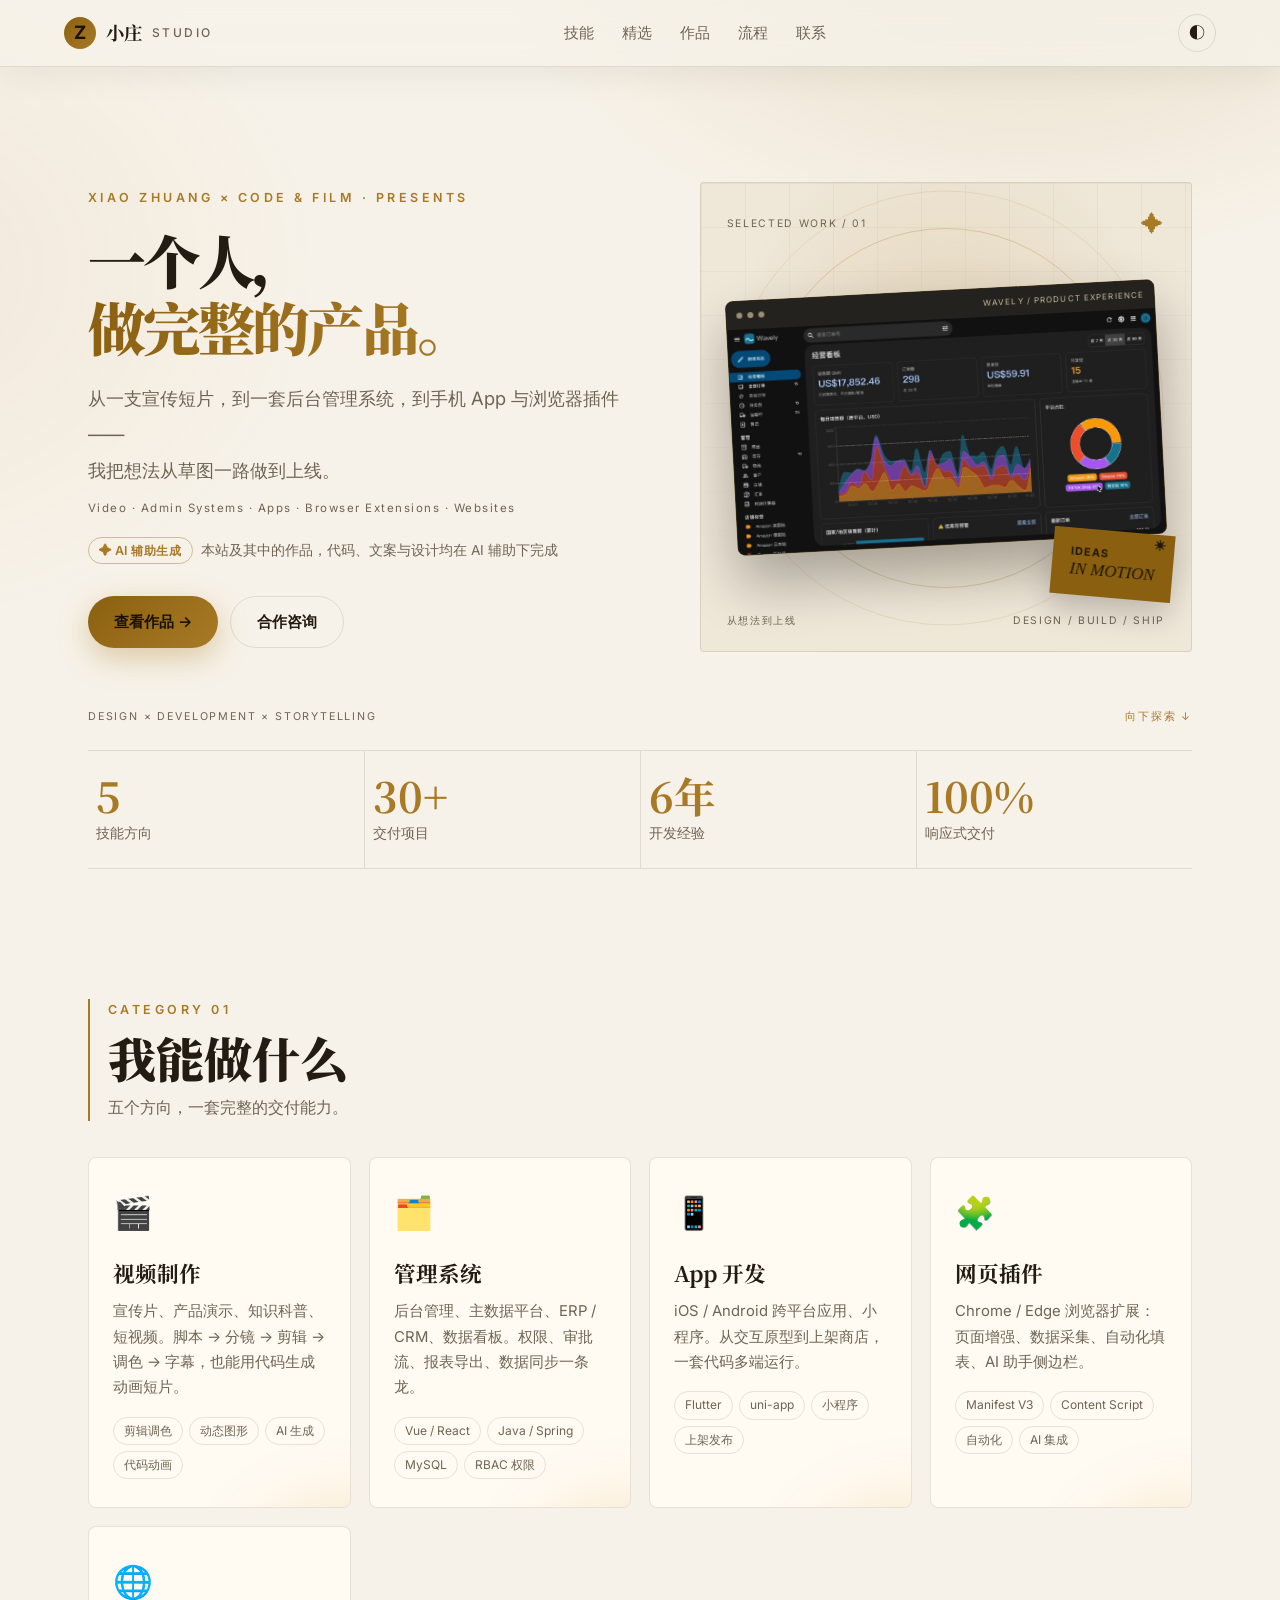
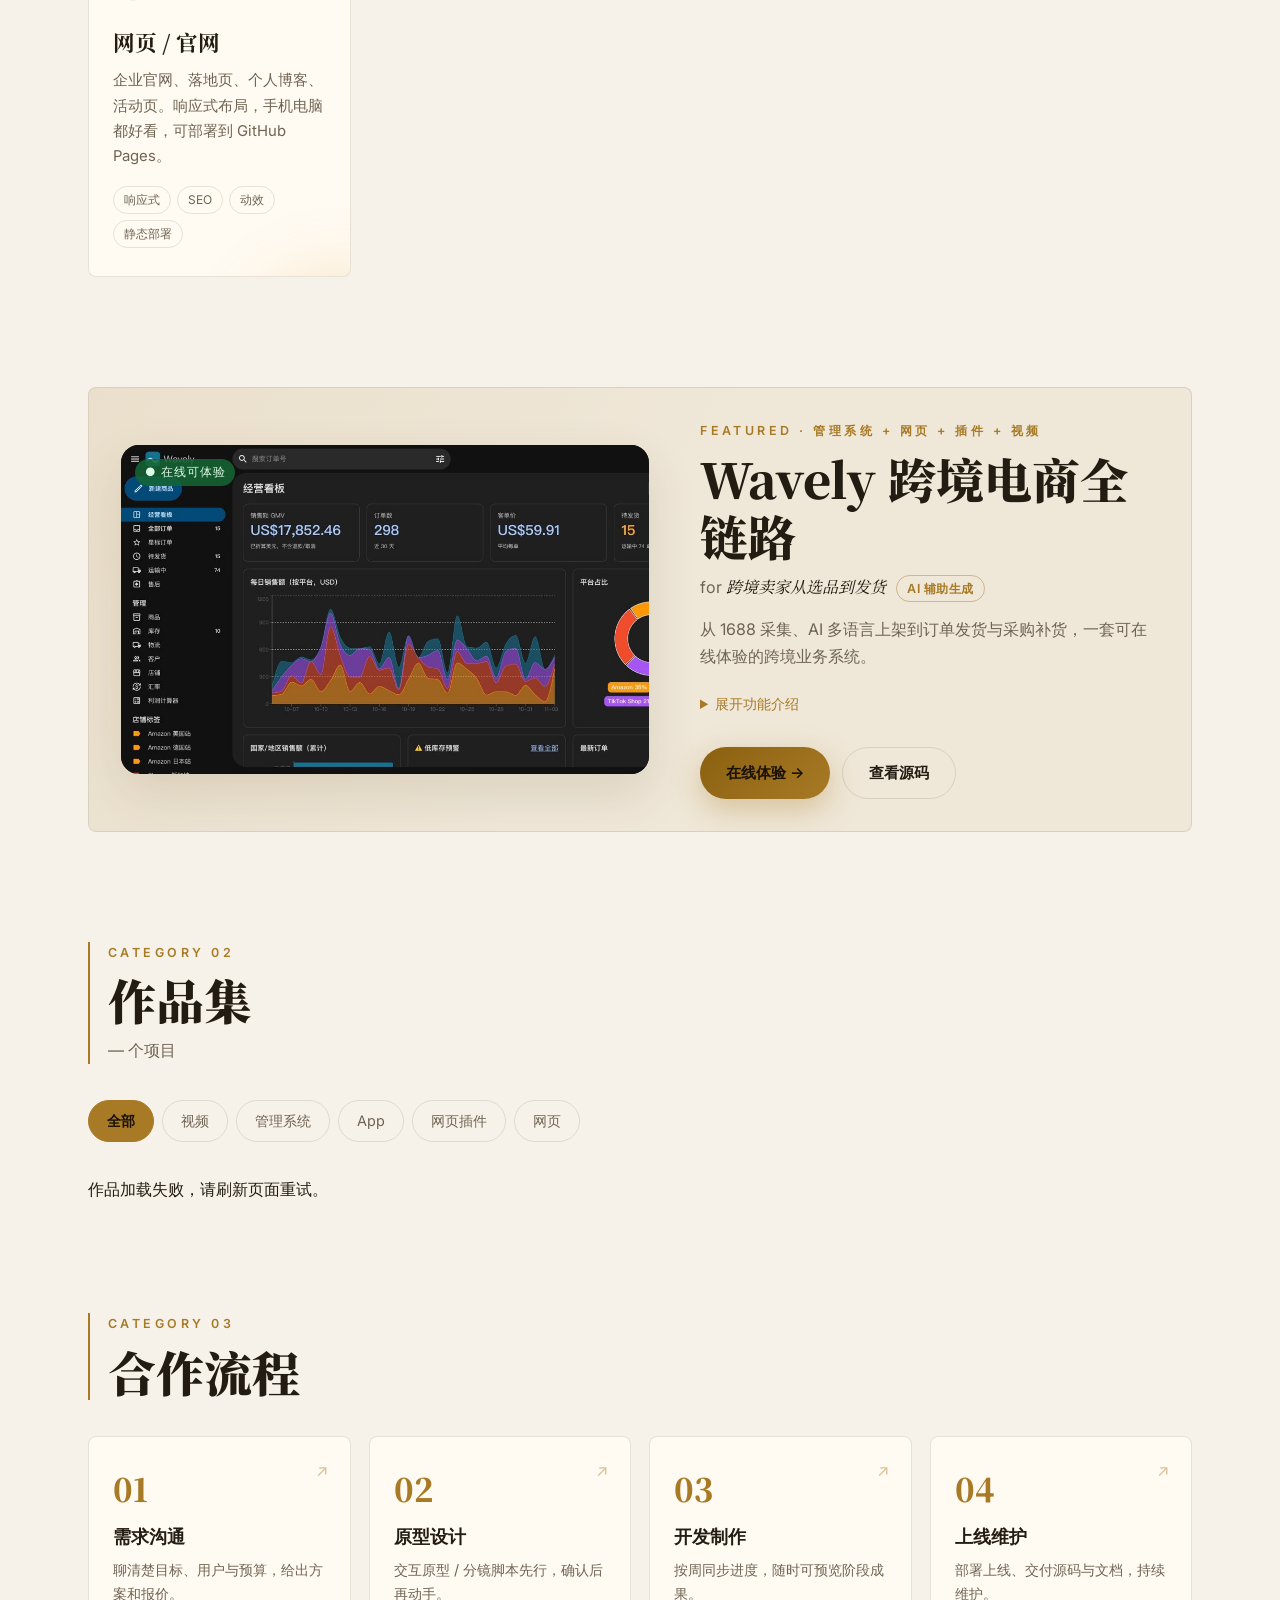
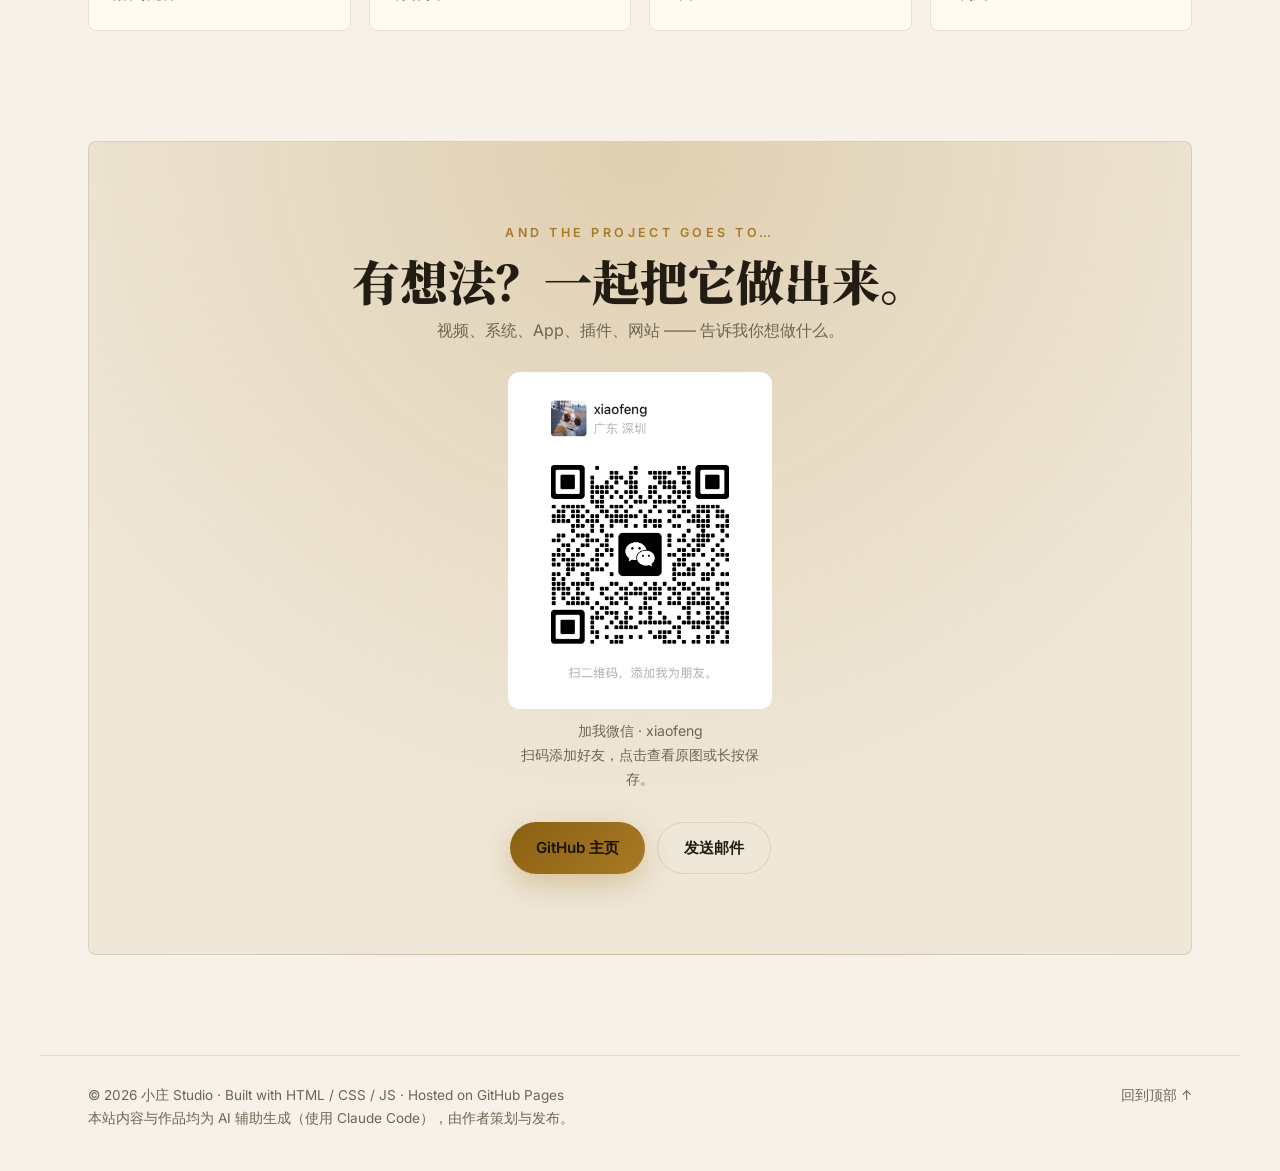
==== commit 8ad24770: "fix: keep portfolio headline balanced" ====
--- a/index.html
+++ b/index.html
@@ -18,7 +18,7 @@
   <link rel="preconnect" href="https://fonts.googleapis.com" />
   <link rel="preconnect" href="https://fonts.gstatic.com" crossorigin />
   <link href="https://fonts.googleapis.com/css2?family=Noto+Serif+SC:wght@500;700;900&family=Inter:wght@400;500;600;700&display=swap" rel="stylesheet" />
-  <link rel="stylesheet" href="style.css?v=20261111-cinematic" />
+  <link rel="stylesheet" href="style.css?v=20261111-cinematic2" />
   <script>
     try { const t = localStorage.getItem('theme'); if (t) document.documentElement.dataset.theme = t; } catch (e) {}
   </script>
--- a/style.css
+++ b/style.css
@@ -314,7 +314,7 @@
 .hero { padding-top: clamp(60px, 9vw, 120px); text-align: left; }
 .hero-stage { display: grid; grid-template-columns: minmax(0, 1fr) minmax(0, .92fr); gap: clamp(32px, 6vw, 80px); align-items: center; }
 .hero-copy { position: relative; z-index: 1; }
-.hero-title { font-size: clamp(2.8rem, 6.4vw, 5.6rem); line-height: 1.16; letter-spacing: -.055em; }
+.hero-title { font-size: clamp(2.8rem, 4.5vw, 4.6rem); line-height: 1.16; letter-spacing: -.055em; }
 .hero-title em { background: linear-gradient(110deg, var(--gold-2), var(--gold) 50%, var(--gold-2)); background-size: 200% auto; -webkit-background-clip: text; background-clip: text; }
 .hero-sub { margin: 0; max-width: 570px; line-height: 1.95; }
 .hero-en { font-size: .72rem; letter-spacing: .13em; }
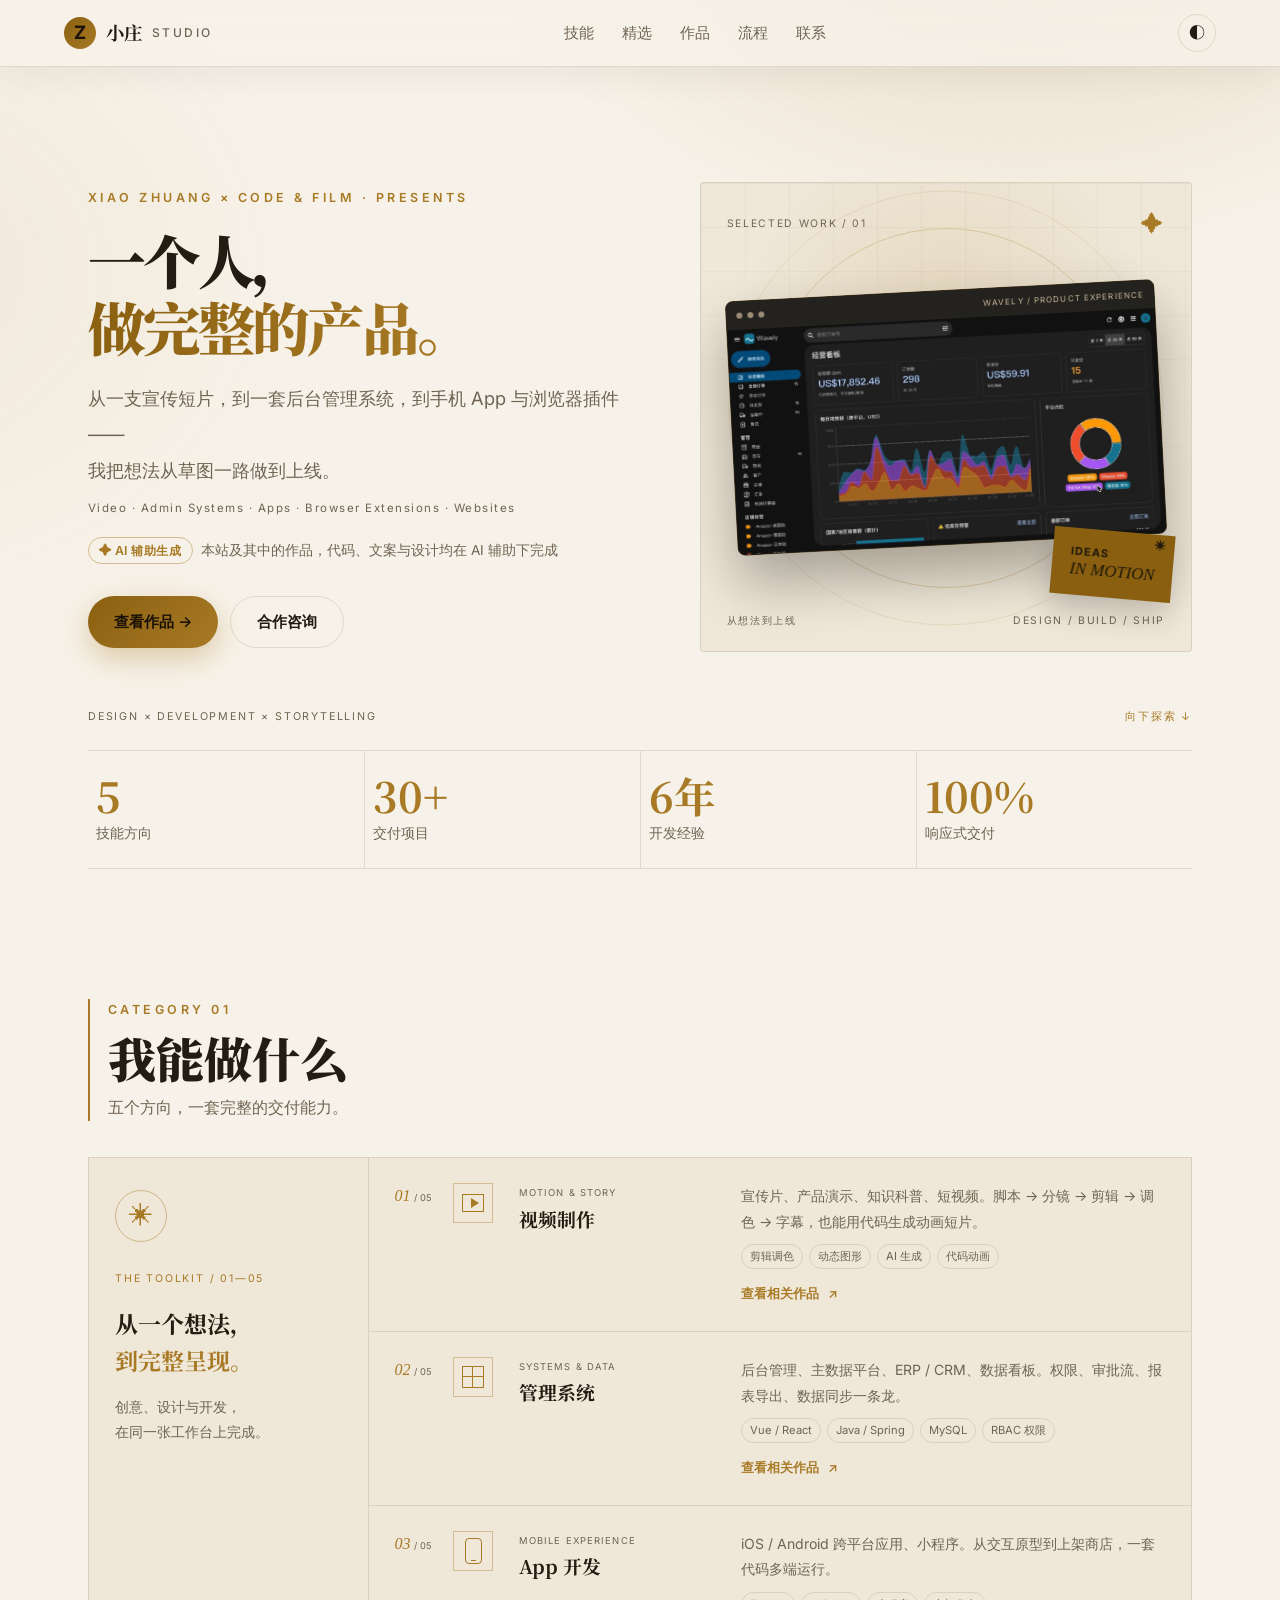
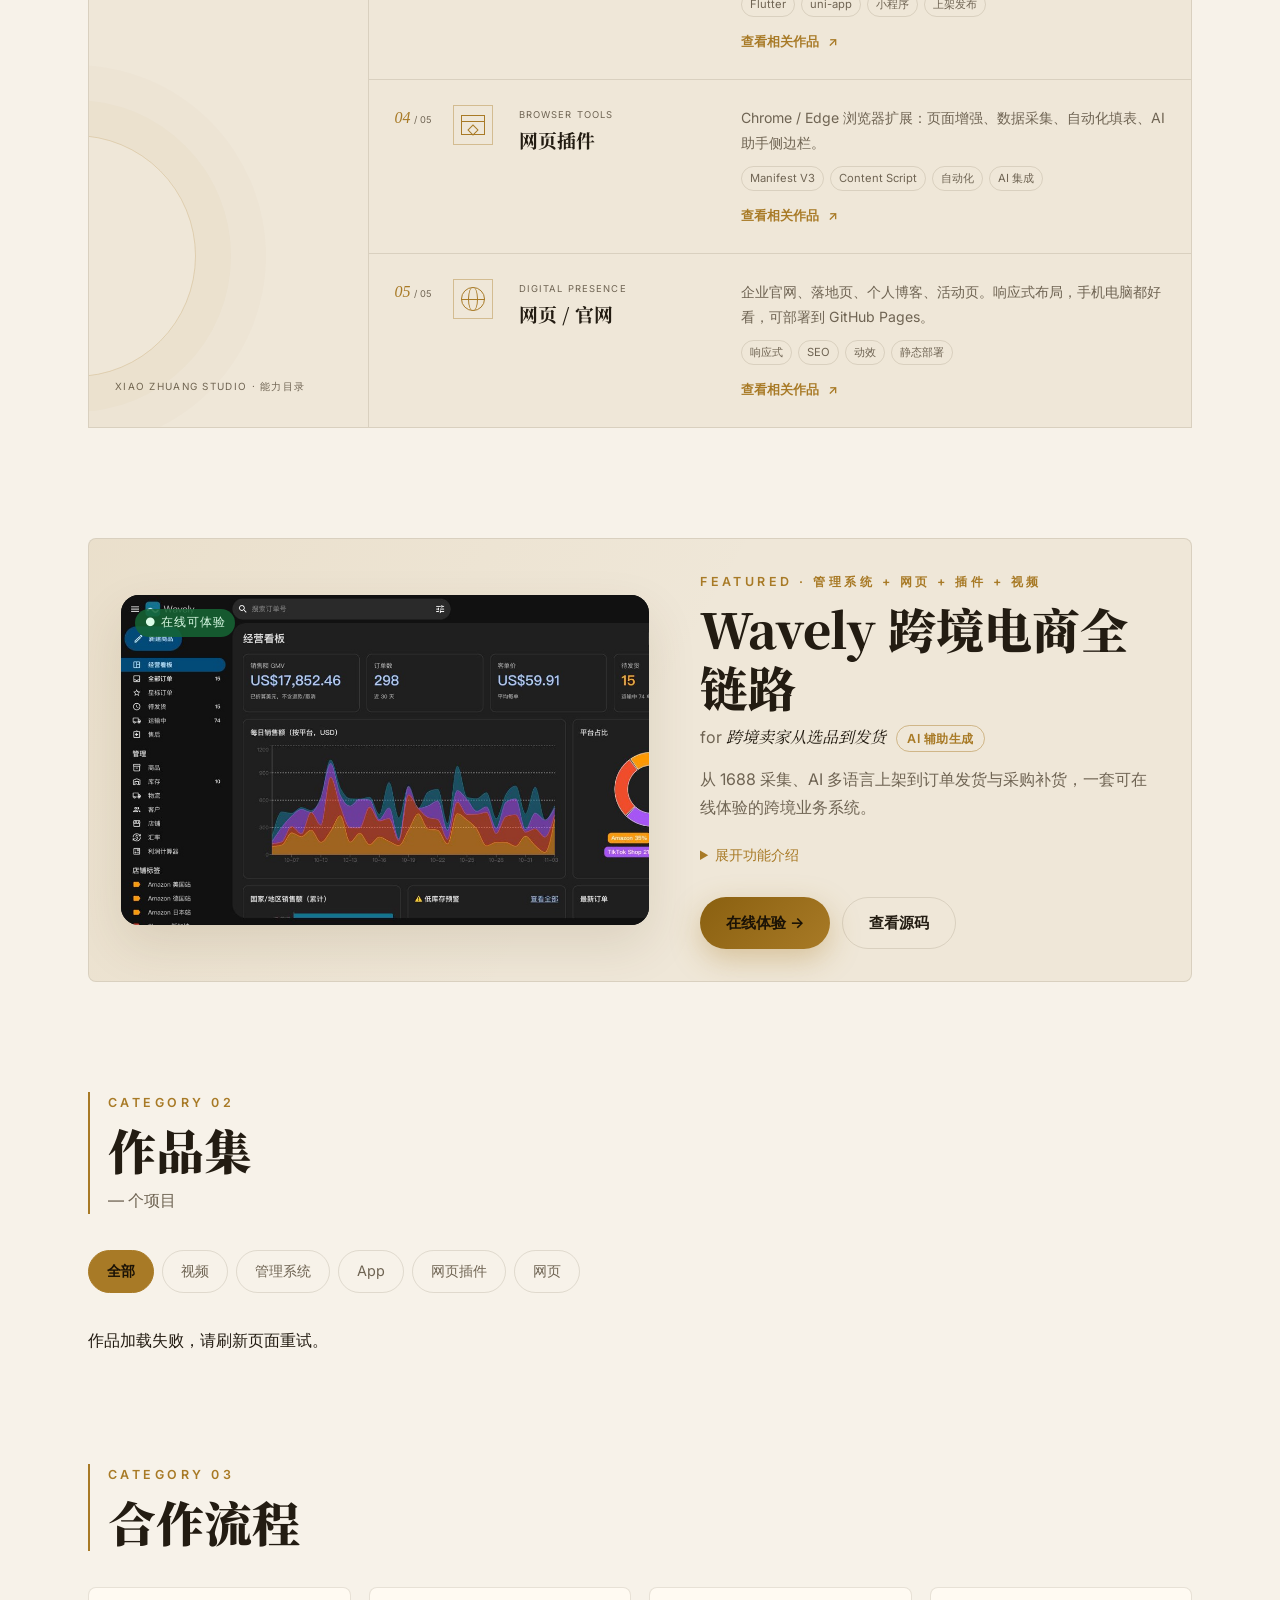
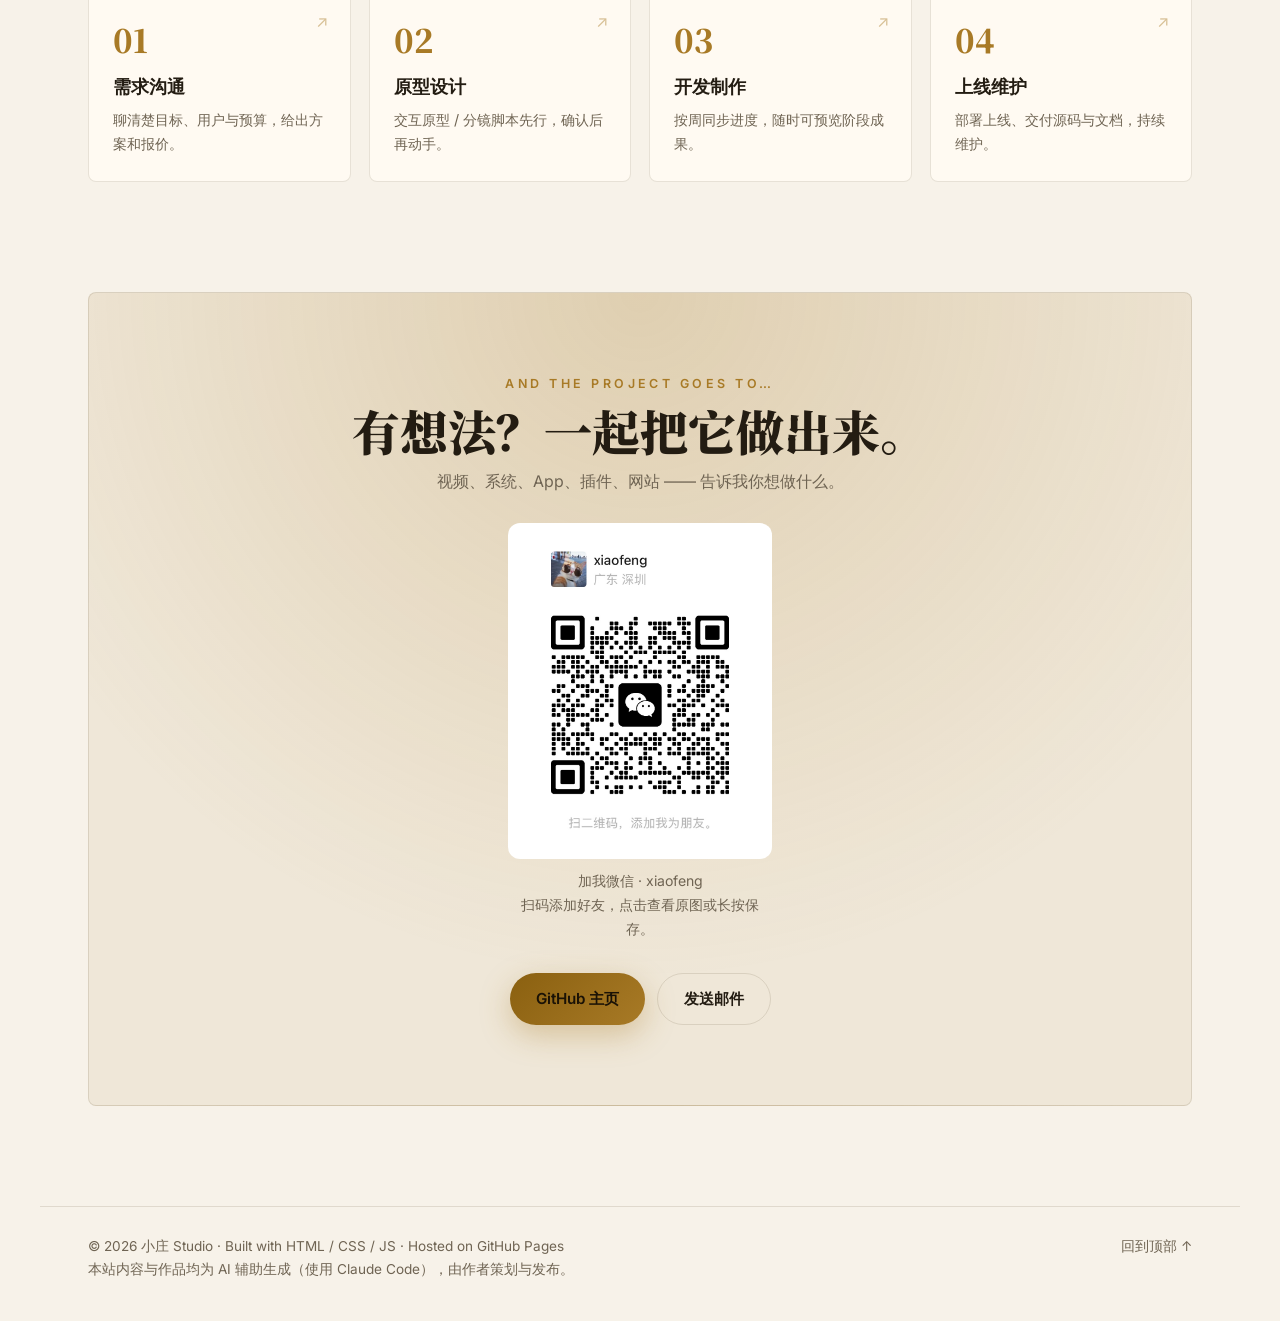
==== commit 85372658: "feat: redesign studio capabilities section" ====
--- a/index.html
+++ b/index.html
@@ -18,7 +18,7 @@
   <link rel="preconnect" href="https://fonts.googleapis.com" />
   <link rel="preconnect" href="https://fonts.gstatic.com" crossorigin />
   <link href="https://fonts.googleapis.com/css2?family=Noto+Serif+SC:wght@500;700;900&family=Inter:wght@400;500;600;700&display=swap" rel="stylesheet" />
-  <link rel="stylesheet" href="style.css?v=20261111-cinematic2" />
+  <link rel="stylesheet" href="style.css?v=20261111-skills" />
   <script>
     try { const t = localStorage.getItem('theme'); if (t) document.documentElement.dataset.theme = t; } catch (e) {}
   </script>
@@ -82,37 +82,46 @@
         <p class="section-desc">五个方向，一套完整的交付能力。</p>
       </div>
 
-      <div class="skill-grid">
-        <article class="skill-card reveal" data-hue="10">
-          <div class="skill-icon">🎬</div>
-          <h3>视频制作</h3>
-          <p>宣传片、产品演示、知识科普、短视频。脚本 → 分镜 → 剪辑 → 调色 → 字幕，也能用代码生成动画短片。</p>
-          <ul class="tags"><li>剪辑调色</li><li>动态图形</li><li>AI 生成</li><li>代码动画</li></ul>
-        </article>
-        <article class="skill-card reveal" data-hue="210">
-          <div class="skill-icon">🗂️</div>
-          <h3>管理系统</h3>
-          <p>后台管理、主数据平台、ERP / CRM、数据看板。权限、审批流、报表导出、数据同步一条龙。</p>
-          <ul class="tags"><li>Vue / React</li><li>Java / Spring</li><li>MySQL</li><li>RBAC 权限</li></ul>
-        </article>
-        <article class="skill-card reveal" data-hue="150">
-          <div class="skill-icon">📱</div>
-          <h3>App 开发</h3>
-          <p>iOS / Android 跨平台应用、小程序。从交互原型到上架商店，一套代码多端运行。</p>
-          <ul class="tags"><li>Flutter</li><li>uni-app</li><li>小程序</li><li>上架发布</li></ul>
-        </article>
-        <article class="skill-card reveal" data-hue="270">
-          <div class="skill-icon">🧩</div>
-          <h3>网页插件</h3>
-          <p>Chrome / Edge 浏览器扩展：页面增强、数据采集、自动化填表、AI 助手侧边栏。</p>
-          <ul class="tags"><li>Manifest V3</li><li>Content Script</li><li>自动化</li><li>AI 集成</li></ul>
-        </article>
-        <article class="skill-card reveal" data-hue="40">
-          <div class="skill-icon">🌐</div>
-          <h3>网页 / 官网</h3>
-          <p>企业官网、落地页、个人博客、活动页。响应式布局，手机电脑都好看，可部署到 GitHub Pages。</p>
-          <ul class="tags"><li>响应式</li><li>SEO</li><li>动效</li><li>静态部署</li></ul>
-        </article>
+      <div class="skills-layout">
+        <aside class="skills-intro reveal">
+          <span class="skills-intro-mark" aria-hidden="true">✳</span>
+          <p class="skills-intro-label">THE TOOLKIT / 01—05</p>
+          <p class="skills-intro-title">从一个想法，<br /><em>到完整呈现。</em></p>
+          <p class="skills-intro-note">创意、设计与开发，<br />在同一张工作台上完成。</p>
+          <span class="skills-intro-bottom">XIAO ZHUANG STUDIO · 能力目录</span>
+        </aside>
+        <div class="skill-list">
+          <article class="skill-entry reveal">
+            <span class="skill-number">01<span> / 05</span></span>
+            <div class="skill-symbol symbol-motion" aria-hidden="true"><i></i><b></b><em></em></div>
+            <div class="skill-name"><span>MOTION & STORY</span><h3>视频制作</h3></div>
+            <div class="skill-detail"><p>宣传片、产品演示、知识科普、短视频。脚本 → 分镜 → 剪辑 → 调色 → 字幕，也能用代码生成动画短片。</p><ul class="tags"><li>剪辑调色</li><li>动态图形</li><li>AI 生成</li><li>代码动画</li></ul><a href="#works" class="skill-link" data-skill-filter="video">查看相关作品 <span aria-hidden="true">↗</span></a></div>
+          </article>
+          <article class="skill-entry reveal">
+            <span class="skill-number">02<span> / 05</span></span>
+            <div class="skill-symbol symbol-systems" aria-hidden="true"><i></i><b></b><em></em></div>
+            <div class="skill-name"><span>SYSTEMS & DATA</span><h3>管理系统</h3></div>
+            <div class="skill-detail"><p>后台管理、主数据平台、ERP / CRM、数据看板。权限、审批流、报表导出、数据同步一条龙。</p><ul class="tags"><li>Vue / React</li><li>Java / Spring</li><li>MySQL</li><li>RBAC 权限</li></ul><a href="#works" class="skill-link" data-skill-filter="admin">查看相关作品 <span aria-hidden="true">↗</span></a></div>
+          </article>
+          <article class="skill-entry reveal">
+            <span class="skill-number">03<span> / 05</span></span>
+            <div class="skill-symbol symbol-mobile" aria-hidden="true"><i></i><b></b><em></em></div>
+            <div class="skill-name"><span>MOBILE EXPERIENCE</span><h3>App 开发</h3></div>
+            <div class="skill-detail"><p>iOS / Android 跨平台应用、小程序。从交互原型到上架商店，一套代码多端运行。</p><ul class="tags"><li>Flutter</li><li>uni-app</li><li>小程序</li><li>上架发布</li></ul><a href="#works" class="skill-link" data-skill-filter="app">查看相关作品 <span aria-hidden="true">↗</span></a></div>
+          </article>
+          <article class="skill-entry reveal">
+            <span class="skill-number">04<span> / 05</span></span>
+            <div class="skill-symbol symbol-browser" aria-hidden="true"><i></i><b></b><em></em></div>
+            <div class="skill-name"><span>BROWSER TOOLS</span><h3>网页插件</h3></div>
+            <div class="skill-detail"><p>Chrome / Edge 浏览器扩展：页面增强、数据采集、自动化填表、AI 助手侧边栏。</p><ul class="tags"><li>Manifest V3</li><li>Content Script</li><li>自动化</li><li>AI 集成</li></ul><a href="#works" class="skill-link" data-skill-filter="ext">查看相关作品 <span aria-hidden="true">↗</span></a></div>
+          </article>
+          <article class="skill-entry reveal">
+            <span class="skill-number">05<span> / 05</span></span>
+            <div class="skill-symbol symbol-web" aria-hidden="true"><i></i><b></b><em></em></div>
+            <div class="skill-name"><span>DIGITAL PRESENCE</span><h3>网页 / 官网</h3></div>
+            <div class="skill-detail"><p>企业官网、落地页、个人博客、活动页。响应式布局，手机电脑都好看，可部署到 GitHub Pages。</p><ul class="tags"><li>响应式</li><li>SEO</li><li>动效</li><li>静态部署</li></ul><a href="#works" class="skill-link" data-skill-filter="web">查看相关作品 <span aria-hidden="true">↗</span></a></div>
+          </article>
+        </div>
       </div>
     </section>
 
@@ -220,6 +229,6 @@
     </div>
   </div>
 
-  <script type="module" src="main.js?v=20261111-cinematic"></script>
+  <script type="module" src="main.js?v=20261111-skills"></script>
 </body>
 </html>
--- a/style.css
+++ b/style.css
@@ -349,3 +349,40 @@
 @media (max-width: 720px) { .hero-stage { grid-template-columns: 1fr; gap: 44px; }.hero { padding-top: 58px; }.hero-title { font-size: clamp(2.6rem, 10vw, 4.4rem); }.hero-visual { min-height: 340px; }.hero-copy .hero-cta { justify-content: flex-start; }.hero-bottomline { margin-top: 36px; }.hero-bottomline span { max-width: 220px; }.nav-links a::after { display: none; } }
 @media (max-width: 480px) { .hero-copy .hero-cta .btn { flex: 1 1 auto; }.hero-en { line-height: 1.8; }.hero-visual { min-height: 300px; padding: 58px 20px; }.visual-stamp { bottom: 40px; }.visual-caption { font-size: .58rem; }.hero-bottomline { font-size: .58rem; } }
 @media (prefers-reduced-motion: reduce) { .hero-visual::after, .modal-card, .mock-chart span { animation: none; }.work-card, .skill-card, .btn, .nav-links a::after { transition: none; }.scroll-progress { display: none; } }
+
+/* Capability index: a studio workbench instead of a generic card grid. */
+.skills-layout { display: grid; grid-template-columns: minmax(200px, .34fr) minmax(0, 1fr); border: 1px solid var(--line); background: var(--bg-2); }
+.skills-intro { position: relative; min-height: 100%; display: flex; flex-direction: column; align-items: flex-start; overflow: hidden; padding: 32px 26px; border-right: 1px solid var(--line); }
+.skills-intro::after { content: ""; position: absolute; width: 240px; height: 240px; left: -135px; bottom: 50px; border: 1px solid color-mix(in srgb, var(--gold) 23%, transparent); border-radius: 50%; box-shadow: 0 0 0 35px color-mix(in srgb, var(--gold) 3%, transparent), 0 0 0 70px color-mix(in srgb, var(--gold) 2%, transparent); pointer-events: none; }
+.skills-intro-mark { display: grid; place-items: center; width: 52px; height: 52px; border: 1px solid color-mix(in srgb, var(--gold) 45%, transparent); border-radius: 50%; font-size: 1.5rem; color: var(--gold); }
+.skills-intro-label { margin-top: 28px; color: var(--gold); font-size: .66rem; letter-spacing: .17em; }
+.skills-intro-title { margin-top: 17px; font: 700 clamp(1.25rem, 1.8vw, 1.7rem)/1.6 var(--serif); }
+.skills-intro-title em { color: var(--gold); font-style: normal; }
+.skills-intro-note { margin-top: 16px; color: var(--muted); font-size: .86rem; line-height: 1.8; }
+.skills-intro-bottom { position: relative; margin-top: auto; padding-top: 65px; color: var(--muted); font-size: .62rem; letter-spacing: .13em; }
+.skill-list { min-width: 0; }
+.skill-entry { display: grid; grid-template-columns: 40px 48px minmax(125px, .65fr) minmax(0, 1.35fr); gap: 18px; align-items: start; padding: 25px 26px; border-bottom: 1px solid var(--line); transition: background-color .25s ease, opacity .7s ease, transform .7s ease; }
+.skill-entry:last-child { border-bottom: 0; }
+.skill-entry:hover, .skill-entry:focus-within { background: color-mix(in srgb, var(--gold) 5%, transparent); }
+.skill-number { padding-top: 4px; font: italic 1rem Georgia, serif; color: var(--gold); white-space: nowrap; }.skill-number span { color: var(--muted); font: .58rem var(--sans); }
+.skill-symbol { position: relative; width: 40px; height: 40px; border: 1px solid color-mix(in srgb, var(--gold) 40%, transparent); color: var(--gold); }
+.skill-symbol i,.skill-symbol b,.skill-symbol em { position: absolute; display: block; border-color: currentColor; }
+.symbol-motion i { inset: 10px 8px; border: 1px solid; }.symbol-motion b { left: 17px; top: 14px; border: 5px solid transparent; border-left: 8px solid currentColor; }
+.symbol-systems i { inset: 8px; border: 1px solid; }.symbol-systems b { top: 8px; bottom: 8px; left: 18px; border-left: 1px solid; }.symbol-systems em { left: 8px; right: 8px; top: 18px; border-top: 1px solid; }
+.symbol-mobile i { width: 17px; height: 26px; left: 11px; top: 6px; border: 1px solid; border-radius: 4px; }.symbol-mobile b { width: 5px; left: 17px; bottom: 9px; border-top: 1px solid; }
+.symbol-browser i { inset: 9px 7px; border: 1px solid; }.symbol-browser b { left: 7px; right: 7px; top: 15px; border-top: 1px solid; }.symbol-browser em { width: 8px; height: 8px; left: 15px; top: 20px; border: 1px solid; transform: rotate(45deg); }
+.symbol-web i { width: 24px; height: 24px; left: 7px; top: 7px; border: 1px solid; border-radius: 50%; }.symbol-web b { left: 7px; right: 7px; top: 19px; border-top: 1px solid; }.symbol-web em { width: 10px; height: 24px; left: 14px; top: 7px; border-left: 1px solid; border-right: 1px solid; border-radius: 50%; }
+.skill-name span { display: block; padding-top: 3px; color: var(--muted); font-size: .59rem; letter-spacing: .12em; line-height: 1.4; }.skill-name h3 { margin-top: 6px; font: 700 1.18rem/1.35 var(--serif); }
+.skill-detail p { color: var(--muted); font-size: .88rem; line-height: 1.8; }.skill-detail .tags { margin-top: 10px; }.skill-detail .tags li { font-size: .7rem; padding: 2px 8px; }
+.skill-link { display: inline-flex; gap: 9px; align-items: center; margin-top: 14px; color: var(--gold); font-size: .79rem; font-weight: 600; }.skill-link span { transition: transform .2s; }.skill-link:hover span { transform: translate(3px,-3px); }.skill-link:focus-visible { outline: 2px solid var(--gold); outline-offset: 4px; }
+@media (max-width: 960px) { .skills-layout { grid-template-columns: 1fr; }.skills-intro { min-height: 0; border-right: 0; border-bottom: 1px solid var(--line); }.skills-intro-bottom { padding-top: 30px; }.skills-intro::after { left: auto; right: -70px; bottom: -135px; } }
+@media (max-width: 600px) { .skills-intro { padding: 26px 22px; }.skill-entry { grid-template-columns: 34px 42px minmax(0,1fr); gap: 12px; padding: 23px 20px; }.skill-name { align-self: center; }.skill-detail { grid-column: 2 / -1; }.skill-symbol { width: 40px; height: 40px; }.skill-link { min-height: 44px; margin-top: 5px; } }
+@media (prefers-reduced-motion: reduce) { .skill-entry,.skill-link span { transition: none; } }
+@media (min-width: 601px) and (max-width: 960px) {
+  .skills-intro { display: grid; grid-template-columns: 52px minmax(0,1fr) minmax(0,1fr); column-gap: 24px; align-items: center; }
+  .skills-intro-mark { grid-row: 1 / 4; }
+  .skills-intro-label { grid-column: 2; margin-top: 0; }
+  .skills-intro-title { grid-column: 2; margin-top: 8px; }
+  .skills-intro-note { grid-column: 3; grid-row: 1 / 3; margin: 0; }
+  .skills-intro-bottom { grid-column: 3; grid-row: 3; padding-top: 12px; }
+}
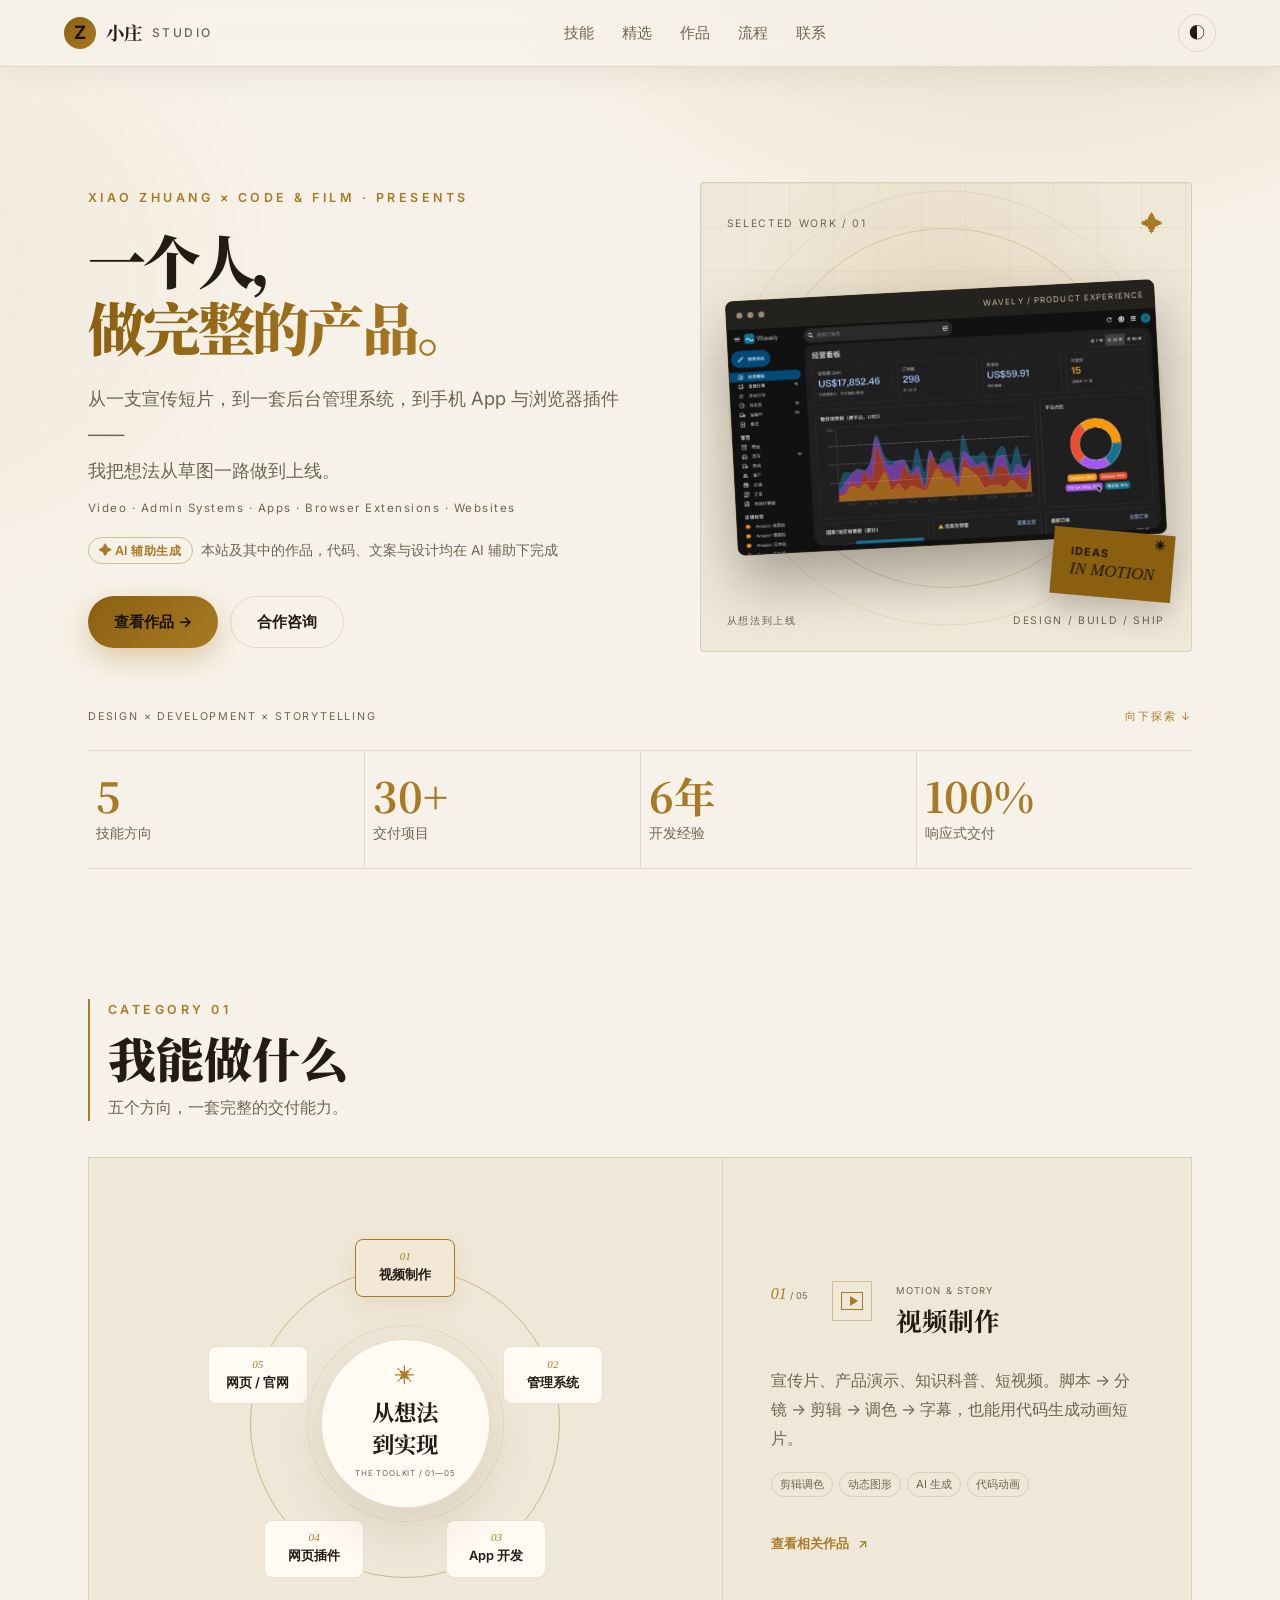
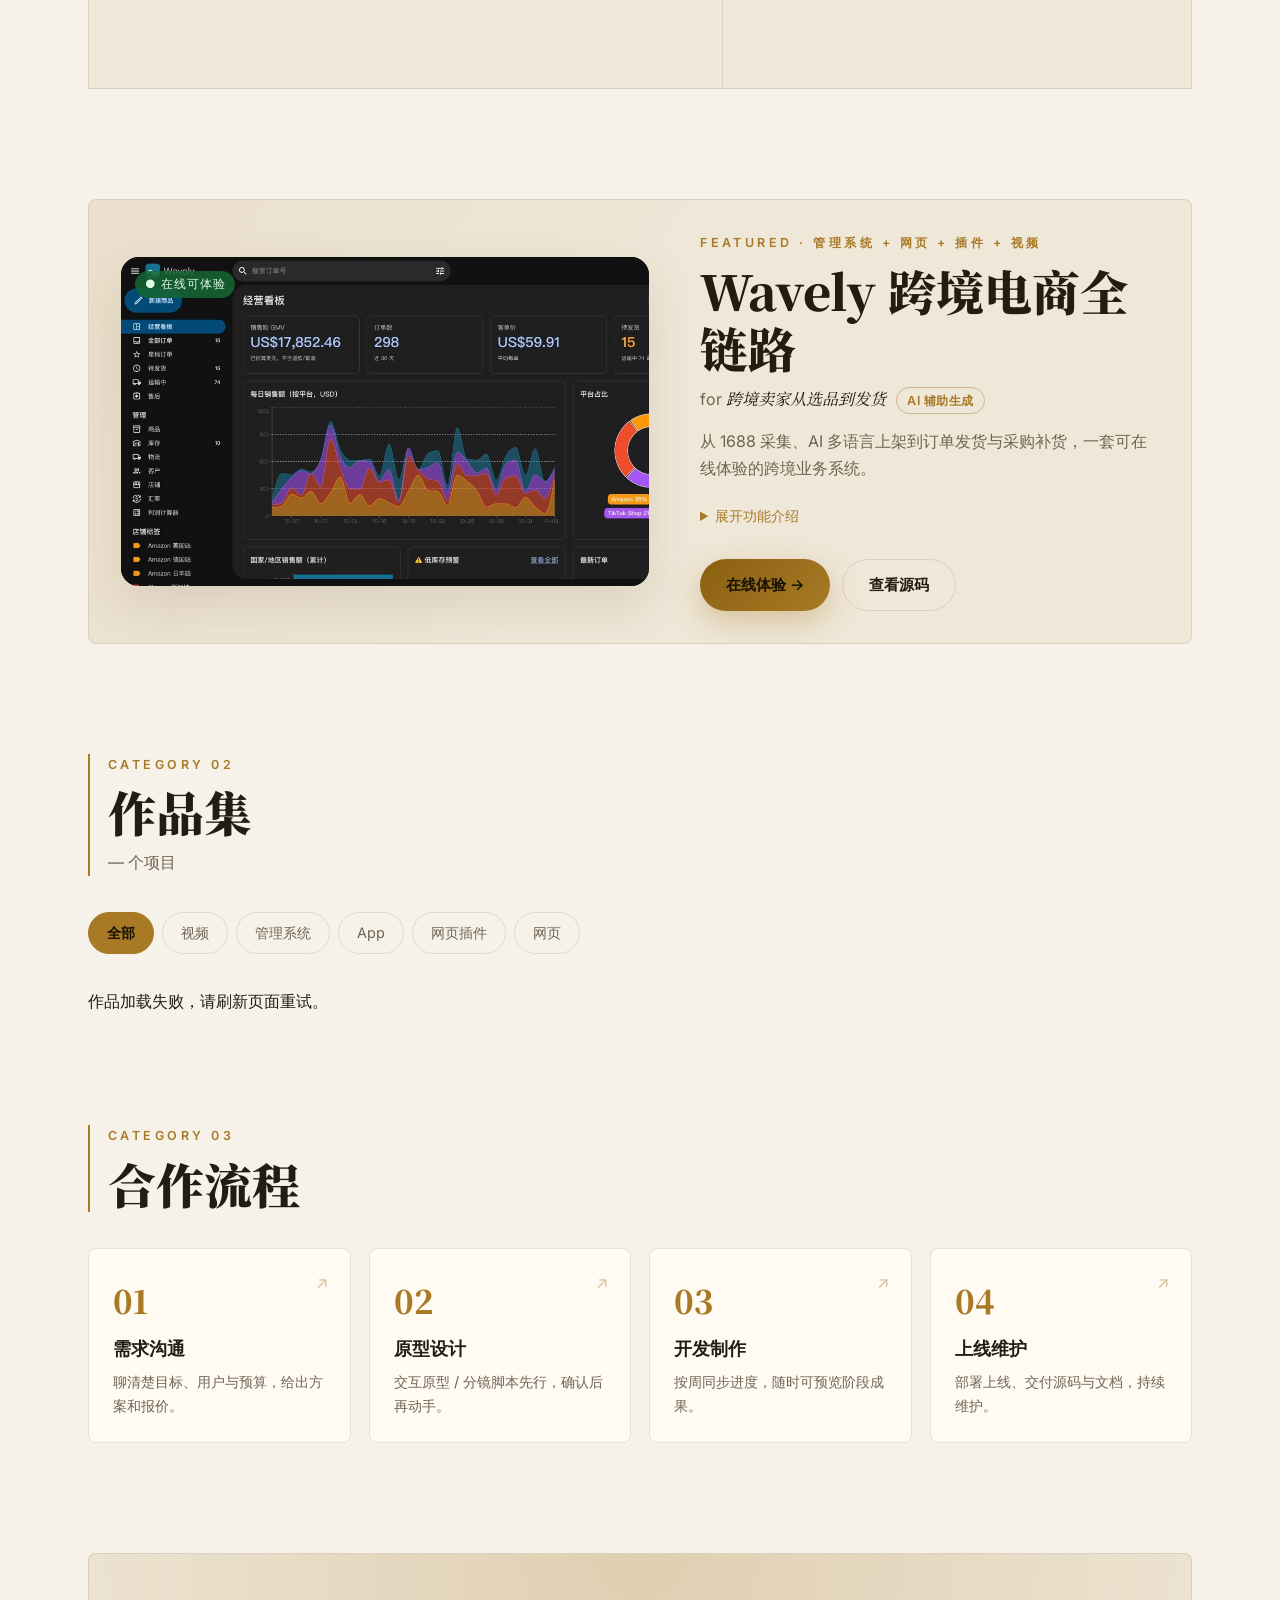
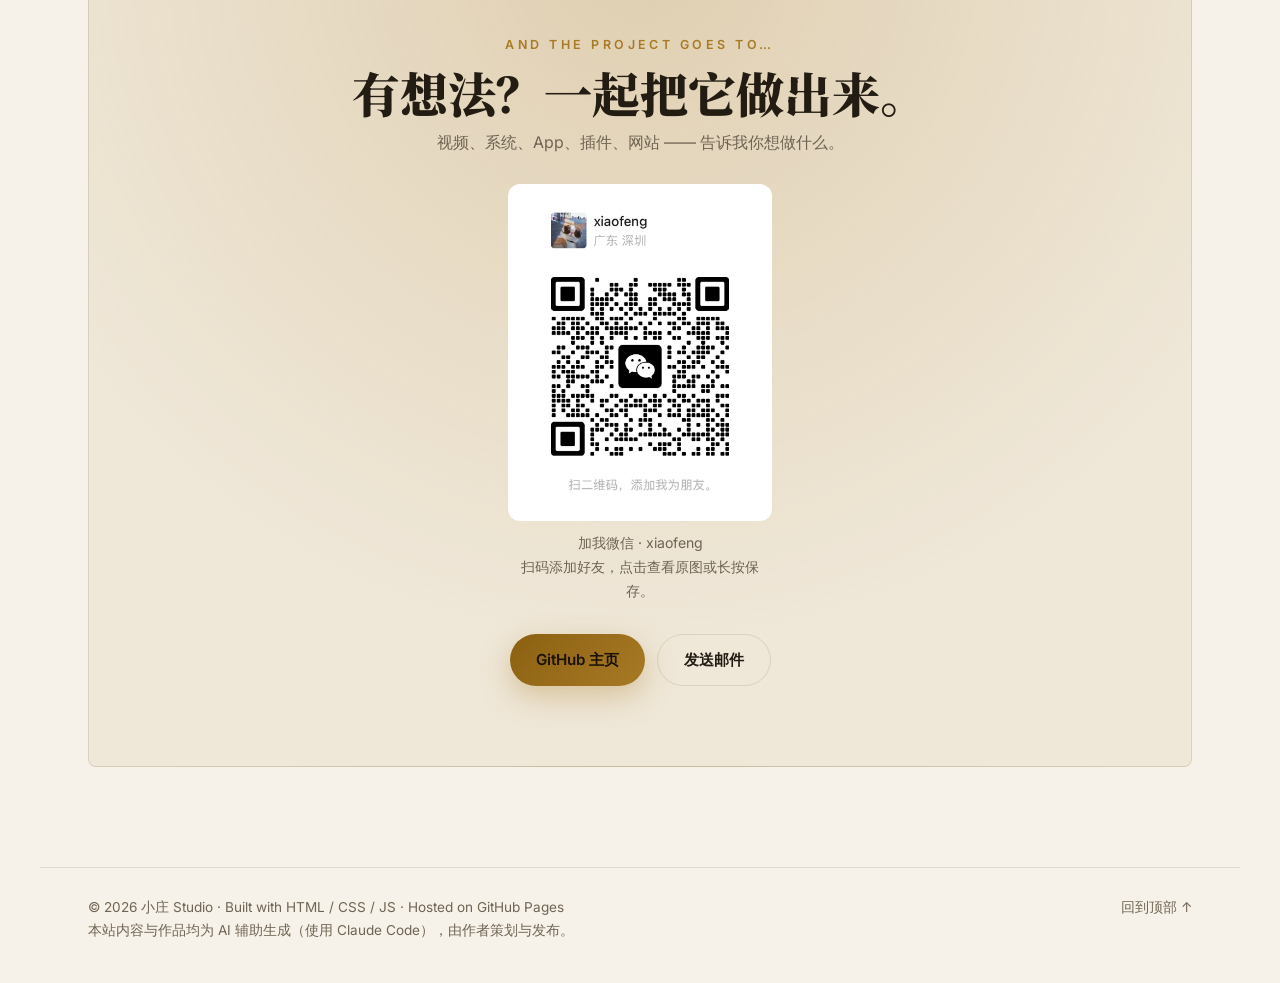
==== commit 9d654fdf: "feat: arrange capabilities in interactive orbit" ====
--- a/index.html
+++ b/index.html
@@ -18,7 +18,7 @@
   <link rel="preconnect" href="https://fonts.googleapis.com" />
   <link rel="preconnect" href="https://fonts.gstatic.com" crossorigin />
   <link href="https://fonts.googleapis.com/css2?family=Noto+Serif+SC:wght@500;700;900&family=Inter:wght@400;500;600;700&display=swap" rel="stylesheet" />
-  <link rel="stylesheet" href="style.css?v=20261111-skills" />
+  <link rel="stylesheet" href="style.css?v=20261111-orbit" />
   <script>
     try { const t = localStorage.getItem('theme'); if (t) document.documentElement.dataset.theme = t; } catch (e) {}
   </script>
@@ -83,6 +83,16 @@
       </div>
 
       <div class="skills-layout">
+        <div class="skills-orbit-wrap">
+        <div class="skills-orbit" aria-label="选择能力方向" role="group" hidden>
+          <div class="orbit-ring" aria-hidden="true"></div><div class="orbit-ring orbit-ring-inner" aria-hidden="true"></div>
+          <button type="button" class="orbit-node node-1" aria-controls="skill-panel-1" aria-pressed="true"><span>01</span>视频制作</button>
+          <button type="button" class="orbit-node node-2" aria-controls="skill-panel-2" aria-pressed="false"><span>02</span>管理系统</button>
+          <button type="button" class="orbit-node node-3" aria-controls="skill-panel-3" aria-pressed="false"><span>03</span>App 开发</button>
+          <button type="button" class="orbit-node node-4" aria-controls="skill-panel-4" aria-pressed="false"><span>04</span>网页插件</button>
+          <button type="button" class="orbit-node node-5" aria-controls="skill-panel-5" aria-pressed="false"><span>05</span>网页 / 官网</button>
+          <div class="orbit-center" aria-hidden="true"><span>✳</span><strong>从想法<br />到实现</strong><small>THE TOOLKIT / 01—05</small></div>
+        </div>
         <aside class="skills-intro reveal">
           <span class="skills-intro-mark" aria-hidden="true">✳</span>
           <p class="skills-intro-label">THE TOOLKIT / 01—05</p>
@@ -90,32 +100,33 @@
           <p class="skills-intro-note">创意、设计与开发，<br />在同一张工作台上完成。</p>
           <span class="skills-intro-bottom">XIAO ZHUANG STUDIO · 能力目录</span>
         </aside>
-        <div class="skill-list">
-          <article class="skill-entry reveal">
+        </div>
+        <div class="skill-list" aria-live="polite">
+          <article class="skill-entry reveal" id="skill-panel-1">
             <span class="skill-number">01<span> / 05</span></span>
             <div class="skill-symbol symbol-motion" aria-hidden="true"><i></i><b></b><em></em></div>
             <div class="skill-name"><span>MOTION & STORY</span><h3>视频制作</h3></div>
             <div class="skill-detail"><p>宣传片、产品演示、知识科普、短视频。脚本 → 分镜 → 剪辑 → 调色 → 字幕，也能用代码生成动画短片。</p><ul class="tags"><li>剪辑调色</li><li>动态图形</li><li>AI 生成</li><li>代码动画</li></ul><a href="#works" class="skill-link" data-skill-filter="video">查看相关作品 <span aria-hidden="true">↗</span></a></div>
           </article>
-          <article class="skill-entry reveal">
+          <article class="skill-entry reveal" id="skill-panel-2">
             <span class="skill-number">02<span> / 05</span></span>
             <div class="skill-symbol symbol-systems" aria-hidden="true"><i></i><b></b><em></em></div>
             <div class="skill-name"><span>SYSTEMS & DATA</span><h3>管理系统</h3></div>
             <div class="skill-detail"><p>后台管理、主数据平台、ERP / CRM、数据看板。权限、审批流、报表导出、数据同步一条龙。</p><ul class="tags"><li>Vue / React</li><li>Java / Spring</li><li>MySQL</li><li>RBAC 权限</li></ul><a href="#works" class="skill-link" data-skill-filter="admin">查看相关作品 <span aria-hidden="true">↗</span></a></div>
           </article>
-          <article class="skill-entry reveal">
+          <article class="skill-entry reveal" id="skill-panel-3">
             <span class="skill-number">03<span> / 05</span></span>
             <div class="skill-symbol symbol-mobile" aria-hidden="true"><i></i><b></b><em></em></div>
             <div class="skill-name"><span>MOBILE EXPERIENCE</span><h3>App 开发</h3></div>
             <div class="skill-detail"><p>iOS / Android 跨平台应用、小程序。从交互原型到上架商店，一套代码多端运行。</p><ul class="tags"><li>Flutter</li><li>uni-app</li><li>小程序</li><li>上架发布</li></ul><a href="#works" class="skill-link" data-skill-filter="app">查看相关作品 <span aria-hidden="true">↗</span></a></div>
           </article>
-          <article class="skill-entry reveal">
+          <article class="skill-entry reveal" id="skill-panel-4">
             <span class="skill-number">04<span> / 05</span></span>
             <div class="skill-symbol symbol-browser" aria-hidden="true"><i></i><b></b><em></em></div>
             <div class="skill-name"><span>BROWSER TOOLS</span><h3>网页插件</h3></div>
             <div class="skill-detail"><p>Chrome / Edge 浏览器扩展：页面增强、数据采集、自动化填表、AI 助手侧边栏。</p><ul class="tags"><li>Manifest V3</li><li>Content Script</li><li>自动化</li><li>AI 集成</li></ul><a href="#works" class="skill-link" data-skill-filter="ext">查看相关作品 <span aria-hidden="true">↗</span></a></div>
           </article>
-          <article class="skill-entry reveal">
+          <article class="skill-entry reveal" id="skill-panel-5">
             <span class="skill-number">05<span> / 05</span></span>
             <div class="skill-symbol symbol-web" aria-hidden="true"><i></i><b></b><em></em></div>
             <div class="skill-name"><span>DIGITAL PRESENCE</span><h3>网页 / 官网</h3></div>
@@ -229,6 +240,6 @@
     </div>
   </div>
 
-  <script type="module" src="main.js?v=20261111-skills"></script>
+  <script type="module" src="main.js?v=20261111-orbit"></script>
 </body>
 </html>
--- a/style.css
+++ b/style.css
@@ -386,3 +386,29 @@
   .skills-intro-note { grid-column: 3; grid-row: 1 / 3; margin: 0; }
   .skills-intro-bottom { grid-column: 3; grid-row: 3; padding-top: 12px; }
 }
+
+/* Five capabilities arranged around a single interactive orbit. */
+.skills-layout.has-orbit { grid-template-columns: minmax(0, 1.15fr) minmax(260px, .85fr); align-items: stretch; }
+.has-orbit .skills-orbit-wrap { min-width: 0; display: grid; place-items: center; padding: 30px; border-right: 1px solid var(--line); }
+.has-orbit .skills-intro { display: none; }
+.skills-orbit[hidden], .skill-entry[hidden] { display: none !important; }
+.skills-orbit { position: relative; width: min(100%, 470px); aspect-ratio: 1; }
+.orbit-ring { position: absolute; inset: 17%; border: 1px solid color-mix(in srgb, var(--gold) 46%, transparent); border-radius: 50%; }
+.orbit-ring-inner { inset: 29%; border-style: dashed; opacity: .45; }
+.orbit-center { position: absolute; inset: 32%; border-radius: 50%; display: flex; flex-direction: column; align-items: center; justify-content: center; text-align: center; background: var(--card); border: 1px solid var(--line); box-shadow: var(--shadow); }
+.orbit-center span { color: var(--gold); font-size: 1.25rem; line-height: 1; }
+.orbit-center strong { margin-top: 10px; font: 700 clamp(1rem, 1.8vw, 1.4rem)/1.4 var(--serif); }
+.orbit-center small { margin-top: 8px; color: var(--muted); font-size: .5rem; letter-spacing: .1em; }
+.orbit-node { position: absolute; width: 100px; min-height: 58px; padding: 8px 10px; display: flex; flex-direction: column; justify-content: center; align-items: center; gap: 2px; border: 1px solid var(--line); border-radius: 8px; background: var(--card); color: var(--text); font-size: .8rem; font-weight: 600; text-align: center; transform: translate(-50%,-50%); transition: border-color .2s, background-color .2s, box-shadow .2s; }
+.orbit-node span { font: italic .7rem Georgia, serif; color: var(--gold); }
+.orbit-node:hover, .orbit-node[aria-pressed="true"] { border-color: var(--gold); background: color-mix(in srgb, var(--gold) 14%, var(--card)); box-shadow: 0 8px 22px color-mix(in srgb, var(--gold) 12%, transparent); }
+.orbit-node:focus-visible { outline: 2px solid var(--gold); outline-offset: 4px; }
+.node-1 { left: 50%; top: 17%; }.node-2 { left: 81.4%; top: 39.8%; }.node-3 { left: 69.4%; top: 76.7%; }.node-4 { left: 30.6%; top: 76.7%; }.node-5 { left: 18.6%; top: 39.8%; }
+.has-orbit .skill-list { display: flex; align-items: center; border-left: 0; }
+.has-orbit .skill-entry { width: 100%; grid-template-columns: 45px 48px minmax(0,1fr); gap: 16px; border: 0; padding: clamp(24px, 4vw, 48px); }
+.has-orbit .skill-detail { grid-column: 1 / -1; padding-top: 12px; }
+.has-orbit .skill-name { align-self: center; }.has-orbit .skill-name h3 { font-size: clamp(1.4rem, 2vw, 1.85rem); }
+.has-orbit .skill-detail p { font-size: 1rem; }.has-orbit .skill-detail .tags { margin-top: 20px; }.has-orbit .skill-link { margin-top: 24px; min-height: 44px; }
+@media (max-width: 760px) { .skills-layout.has-orbit { grid-template-columns: 1fr; }.has-orbit .skills-orbit-wrap { border-right: 0; border-bottom: 1px solid var(--line); padding: 18px 10px; }.skills-orbit { width: min(100%, 400px); }.has-orbit .skill-entry { padding: 26px 22px; } }
+@media (max-width: 420px) { .orbit-node { width: 83px; min-height: 52px; padding: 6px 4px; font-size: .72rem; }.orbit-node span { font-size: .62rem; }.orbit-center strong { font-size: .95rem; }.orbit-center small { font-size: .43rem; }.orbit-center span { font-size: 1rem; }.orbit-center strong { margin-top: 5px; }.orbit-center small { margin-top: 4px; } }
+@media (prefers-reduced-motion: reduce) { .orbit-node { transition: none; } }
